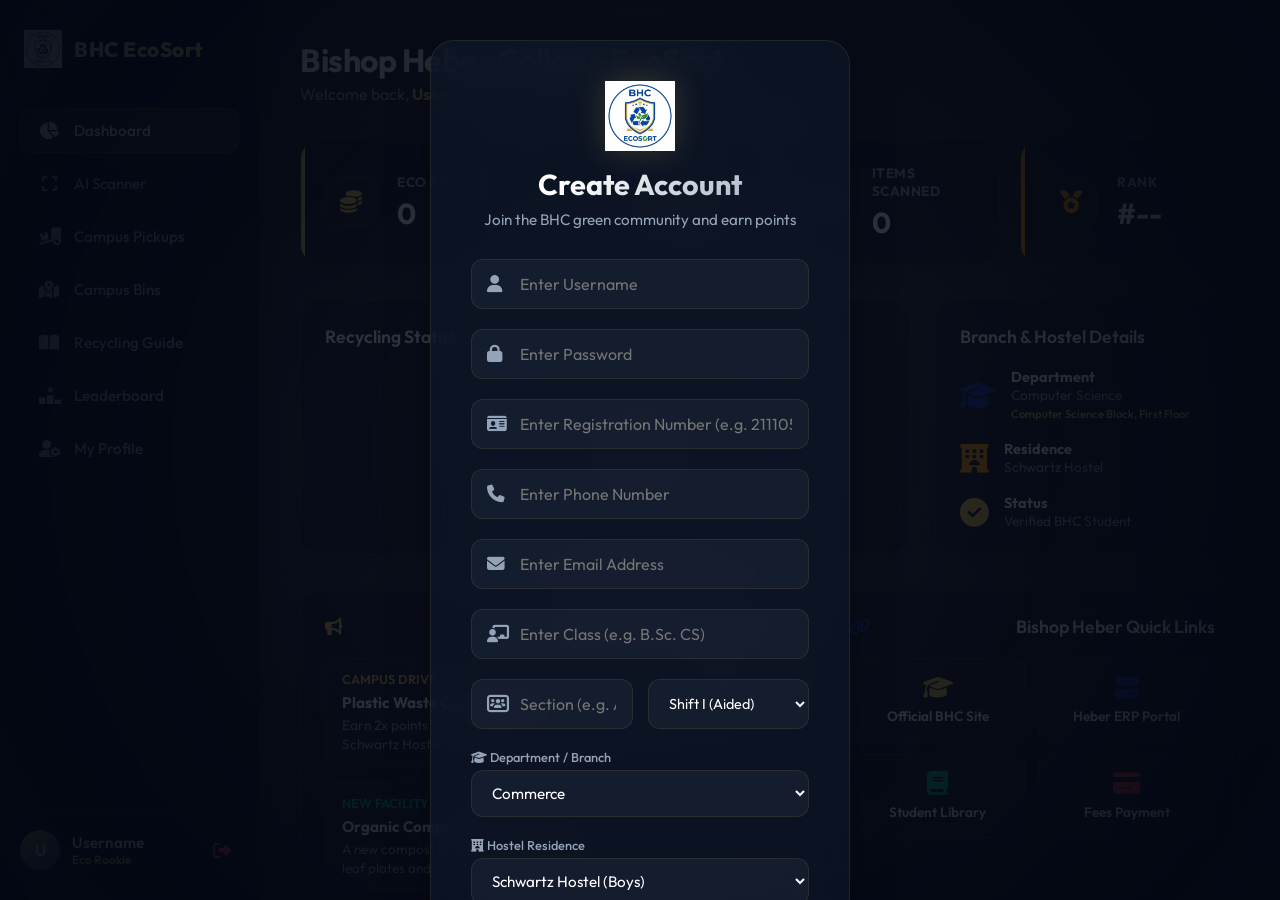
==== frontend/index.html @ 345581e7 "Initial commit for Vercel deployment with TFLite support" ====
<!DOCTYPE html>
<html lang="en">

<head>
    <meta charset="UTF-8">
    <title>EcoSort — AI-Powered Smart Green Portal</title>
    <meta name="viewport" content="width=device-width, initial-scale=1.0">
    <link rel="icon" type="image/png" href="ecosort-logo.png">

    <!-- Google Fonts & Icon Libraries -->
    <link href="https://fonts.googleapis.com/css2?family=Outfit:wght@300;400;500;600;700;800&display=swap"
        rel="stylesheet">
    <link rel="stylesheet" href="https://cdnjs.cloudflare.com/ajax/libs/font-awesome/6.4.0/css/all.min.css">

    <!-- Chart.js CDN -->
    <script src="https://cdnjs.cloudflare.com/ajax/libs/Chart.js/4.4.0/chart.umd.js"></script>

    <!-- Leaflet Map CSS & JS CDNs -->
    <link rel="stylesheet" href="https://unpkg.com/leaflet@1.9.4/dist/leaflet.css" />
    <script src="https://unpkg.com/leaflet@1.9.4/dist/leaflet.js"></script>

    <style>
        :root {
            --bg-color: #030712;
            --sidebar-bg: rgba(10, 15, 30, 0.7);
            --card-bg: rgba(17, 24, 39, 0.45);
            --border-color: rgba(229, 193, 88, 0.1);
            --text-main: #f8fafc;
            --text-muted: #94a3b8;

            --primary: #e5c158;
            /* BHC Gold */
            --primary-glow: rgba(229, 193, 88, 0.2);
            --secondary: #1e40af;
            /* BHC Royal Blue */
            --secondary-glow: rgba(30, 64, 175, 0.2);
            --accent: #f59e0b;
            /* Amber */

            --organic-color: #10b981;
            --plastic-color: #3b82f6;
            --paper-color: #60a5fa;
            --metal-color: #ef4444;
            --ewaste-color: #f59e0b;
            --general-color: #6b7280;
        }

        * {
            box-sizing: border-box;
            margin: 0;
            padding: 0;
            font-family: 'Outfit', sans-serif;
            transition: background-color 0.3s, border-color 0.3s, transform 0.2s, box-shadow 0.2s;
        }

        body {
            background: radial-gradient(circle at center, rgba(3, 7, 18, 0.75) 0%, rgba(3, 7, 18, 0.95) 100%),
                url('https://images.unsplash.com/photo-1518531933037-91b2f5f229cc?auto=format&fit=crop&w=1920&q=80') no-repeat center center fixed;
            background-size: cover;
            color: var(--text-main);
            min-height: 100vh;
            display: flex;
            overflow-x: hidden;
            position: relative;
        }

        body::before {
            content: "";
            position: absolute;
            width: 400px;
            height: 400px;
            background: radial-gradient(circle, rgba(229, 193, 88, 0.05) 0%, transparent 70%);
            top: 5%;
            right: 10%;
            pointer-events: none;
            z-index: 1;
        }

        body::after {
            content: "";
            position: absolute;
            width: 500px;
            height: 500px;
            background: radial-gradient(circle, rgba(30, 64, 175, 0.05) 0%, transparent 70%);
            bottom: 5%;
            left: 5%;
            pointer-events: none;
            z-index: 1;
        }

        /* --- AUTH SCREEN --- */
        .auth-container {
            display: flex;
            flex-direction: column;
            align-items: center;
            justify-content: flex-start;
            overflow-y: auto;
            width: 100vw;
            height: 100vh;
            padding: 40px 20px;
            background: radial-gradient(circle at center, rgba(3, 7, 18, 0.75) 0%, rgba(3, 7, 18, 0.95) 100%),
                url('https://images.unsplash.com/photo-1518531933037-91b2f5f229cc?auto=format&fit=crop&w=1920&q=80') no-repeat center center fixed;
            background-size: cover;
            position: fixed;
            top: 0;
            left: 0;
            z-index: 1000;
        }

        .auth-card {
            margin: auto;
            background: rgba(15, 23, 42, 0.65);
            backdrop-filter: blur(20px);
            -webkit-backdrop-filter: blur(20px);
            border: 1px solid var(--border-color);
            padding: 40px;
            border-radius: 24px;
            width: 100%;
            max-width: 420px;
            box-shadow: 0 25px 50px -12px rgba(0, 0, 0, 0.5);
            text-align: center;
            animation: fadeIn 0.6s ease-out;
        }

        @keyframes fadeIn {
            from {
                opacity: 0;
                transform: translateY(20px);
            }

            to {
                opacity: 1;
                transform: translateY(0);
            }
        }

        .auth-logo {
            font-size: 3rem;
            color: var(--primary);
            margin-bottom: 15px;
            text-shadow: 0 0 20px var(--primary-glow);
        }

        .auth-card h2 {
            font-size: 1.8rem;
            font-weight: 700;
            margin-bottom: 8px;
            background: linear-gradient(135deg, #fff 30%, #94a3b8);
            -webkit-background-clip: text;
            -webkit-text-fill-color: transparent;
        }

        .auth-subtitle {
            color: var(--text-muted);
            font-size: 0.95rem;
            margin-bottom: 30px;
        }

        .input-group {
            margin-bottom: 20px;
            text-align: left;
            position: relative;
        }

        .input-group i {
            position: absolute;
            left: 16px;
            top: 50%;
            transform: translateY(-50%);
            color: var(--text-muted);
            font-size: 1.1rem;
        }

        .input-group input {
            width: 100%;
            padding: 14px 16px 14px 48px;
            background: rgba(30, 41, 59, 0.5);
            border: 1px solid var(--border-color);
            border-radius: 12px;
            color: #fff;
            font-size: 1rem;
            outline: none;
            transition: all 0.3s;
        }

        .input-group input:focus {
            border-color: var(--primary);
            box-shadow: 0 0 12px rgba(16, 185, 129, 0.2);
            background: rgba(30, 41, 59, 0.8);
        }

        .auth-btn {
            background: linear-gradient(135deg, var(--primary), #b5952c);
            color: white;
            font-weight: 600;
            border: none;
            padding: 14px;
            width: 100%;
            border-radius: 12px;
            font-size: 1rem;
            cursor: pointer;
            box-shadow: 0 4px 12px rgba(229, 193, 88, 0.3);
            margin-bottom: 20px;
        }

        .auth-btn:hover {
            transform: translateY(-2px);
            box-shadow: 0 6px 16px rgba(229, 193, 88, 0.4);
        }

        .auth-toggle {
            color: var(--text-muted);
            font-size: 0.9rem;
        }

        .auth-toggle span {
            color: var(--primary);
            cursor: pointer;
            font-weight: 600;
        }

        /* --- DASHBOARD CONTAINER LAYOUT --- */
        .app-container {
            display: none;
            /* hidden until logged in */
            width: 100vw;
            height: 100vh;
            display: flex;
        }

        /* --- SIDEBAR --- */
        .sidebar {
            width: 260px;
            background: var(--sidebar-bg);
            border-right: 1px solid var(--border-color);
            backdrop-filter: blur(20px);
            -webkit-backdrop-filter: blur(20px);
            display: flex;
            flex-direction: column;
            padding: 30px 20px;
            z-index: 100;
            box-shadow: 4px 0 24px rgba(0, 0, 0, 0.3);
        }

        .logo-section {
            display: flex;
            align-items: center;
            gap: 12px;
            margin-bottom: 40px;
            padding-left: 4px;
        }

        .logo-section .clg-logo {
            height: 38px;
            width: 38px;
            object-fit: contain;
            filter: drop-shadow(0 0 8px var(--primary-glow));
        }

        .auth-logo .clg-logo {
            width: 70px;
            height: 70px;
            object-fit: contain;
            filter: drop-shadow(0 0 15px var(--primary-glow));
            margin: 0 auto 10px auto;
            display: block;
        }

        .logo-title {
            font-size: 1.3rem;
            font-weight: 800;
            letter-spacing: 0.5px;
            background: linear-gradient(135deg, #ffffff, #e5c158);
            -webkit-background-clip: text;
            -webkit-text-fill-color: transparent;
        }

        .nav-menu {
            list-style: none;
            display: flex;
            flex-direction: column;
            gap: 8px;
        }

        .nav-item {
            display: flex;
            align-items: center;
            gap: 15px;
            padding: 12px 18px;
            border-radius: 12px;
            cursor: pointer;
            color: var(--text-muted);
            font-weight: 500;
            font-size: 0.95rem;
            border: 1px solid transparent;
            transition: all 0.25s cubic-bezier(0.4, 0, 0.2, 1);
        }

        .nav-item:hover {
            color: #fff;
            background: rgba(255, 255, 255, 0.04);
            border-color: rgba(255, 255, 255, 0.05);
            transform: translateX(3px);
        }

        .nav-item.active {
            color: #fff;
            background: rgba(229, 193, 88, 0.12);
            border: 1px solid rgba(229, 193, 88, 0.2);
            box-shadow: 0 4px 15px rgba(229, 193, 88, 0.05);
        }

        .nav-item i {
            font-size: 1.1rem;
            width: 20px;
            text-align: center;
        }

        .user-profile-section {
            margin-top: auto;
            border-top: 1px solid var(--border-color);
            padding-top: 20px;
            display: flex;
            align-items: center;
            gap: 12px;
        }

        .avatar {
            width: 40px;
            height: 40px;
            border-radius: 50%;
            background: linear-gradient(135deg, var(--primary), var(--secondary));
            display: flex;
            align-items: center;
            justify-content: center;
            color: white;
            font-weight: 700;
            box-shadow: 0 4px 12px rgba(229, 193, 88, 0.2);
        }

        .user-info {
            display: flex;
            flex-direction: column;
            overflow: hidden;
        }

        .username-display {
            font-size: 0.95rem;
            font-weight: 600;
            color: #fff;
            text-overflow: ellipsis;
            white-space: nowrap;
        }

        .user-tier {
            font-size: 0.75rem;
            color: var(--primary);
            font-weight: 600;
        }

        .logout-btn {
            background: none;
            border: none;
            color: #ef4444;
            cursor: pointer;
            font-size: 1.1rem;
            margin-left: auto;
            padding: 8px;
            border-radius: 50%;
            transition: all 0.2s;
        }

        .logout-btn:hover {
            background: rgba(239, 68, 68, 0.1);
            transform: scale(1.1);
        }

        /* --- MAIN CONTENT AREA --- */
        .main-content {
            flex: 1;
            padding: 40px;
            overflow-y: auto;
            background: transparent;
            z-index: 2;
        }

        .tab-panel {
            display: none;
            animation: fadeIn 0.4s ease-out;
        }

        .tab-panel.active {
            display: block;
        }

        .header-summary {
            display: flex;
            justify-content: space-between;
            align-items: center;
            margin-bottom: 35px;
        }

        .header-title h1 {
            font-size: 2rem;
            font-weight: 700;
            letter-spacing: -0.5px;
        }

        .header-title p {
            color: var(--text-muted);
            margin-top: 4px;
        }

        /* --- STATS COUNTERS --- */
        .stats-grid {
            display: grid;
            grid-template-columns: repeat(auto-fit, minmax(220px, 1fr));
            gap: 20px;
            margin-bottom: 35px;
        }

        .stat-card {
            background: var(--card-bg);
            border: 1px solid var(--border-color);
            padding: 24px;
            border-radius: 20px;
            display: flex;
            align-items: center;
            gap: 20px;
            position: relative;
            overflow: hidden;
            backdrop-filter: blur(8px);
            -webkit-backdrop-filter: blur(8px);
            box-shadow: 0 8px 32px 0 rgba(0, 0, 0, 0.2);
            transition: all 0.3s cubic-bezier(0.4, 0, 0.2, 1);
        }

        .stat-card:hover {
            transform: translateY(-4px);
            border-color: rgba(229, 193, 88, 0.2);
            box-shadow: 0 12px 24px rgba(229, 193, 88, 0.05), 0 4px 12px rgba(0, 0, 0, 0.3);
        }

        .stat-card::before {
            content: '';
            position: absolute;
            top: 0;
            left: 0;
            width: 4px;
            height: 100%;
            background: var(--stat-theme, var(--primary));
        }

        .stat-icon {
            width: 52px;
            height: 52px;
            border-radius: 14px;
            background: rgba(255, 255, 255, 0.02);
            border: 1px solid var(--border-color);
            display: flex;
            align-items: center;
            justify-content: center;
            font-size: 1.4rem;
            color: var(--stat-theme, var(--primary));
            transition: all 0.3s;
        }

        .stat-card:hover .stat-icon {
            transform: scale(1.1) rotate(5deg);
            background: rgba(229, 193, 88, 0.05);
        }

        .stat-details h3 {
            font-size: 0.85rem;
            text-transform: uppercase;
            letter-spacing: 0.5px;
            color: var(--text-muted);
            margin-bottom: 4px;
        }

        .stat-details p {
            font-size: 1.8rem;
            font-weight: 700;
            color: #fff;
        }

        /* --- DASHBOARD WIDGETS --- */
        .dashboard-row {
            display: grid;
            grid-template-columns: 2fr 1fr;
            gap: 25px;
            margin-bottom: 35px;
        }

        @media (max-width: 1024px) {
            .dashboard-row {
                grid-template-columns: 1fr;
            }
        }

        .widget {
            background: var(--card-bg);
            border: 1px solid var(--border-color);
            border-radius: 20px;
            padding: 24px;
            backdrop-filter: blur(8px);
            -webkit-backdrop-filter: blur(8px);
            box-shadow: 0 8px 32px 0 rgba(0, 0, 0, 0.2);
            transition: all 0.3s cubic-bezier(0.4, 0, 0.2, 1);
        }

        .widget:hover {
            border-color: rgba(229, 193, 88, 0.18);
            box-shadow: 0 12px 24px rgba(0, 0, 0, 0.3);
        }

        .widget-title {
            font-size: 1.1rem;
            font-weight: 600;
            margin-bottom: 20px;
            display: flex;
            align-items: center;
            justify-content: space-between;
        }

        /* --- SCANNER SCREEN --- */
        .scanner-layout {
            display: grid;
            grid-template-columns: 1.2fr 1fr;
            gap: 30px;
        }

        @media (max-width: 900px) {
            .scanner-layout {
                grid-template-columns: 1fr;
            }
        }

        .dropzone-container {
            background: rgba(30, 41, 59, 0.2);
            border: 2px dashed rgba(255, 255, 255, 0.15);
            border-radius: 20px;
            padding: 40px;
            text-align: center;
            cursor: pointer;
            position: relative;
            min-height: 380px;
            display: flex;
            flex-direction: column;
            align-items: center;
            justify-content: center;
            overflow: hidden;
            transition: all 0.3s;
        }

        .dropzone-container:hover {
            border-color: var(--primary);
            background: rgba(16, 185, 129, 0.03);
        }

        .dropzone-container.dragging {
            border-color: var(--secondary);
            background: rgba(59, 130, 246, 0.05);
        }

        .upload-icon {
            font-size: 3.5rem;
            color: var(--text-muted);
            margin-bottom: 15px;
        }

        .preview-img {
            position: absolute;
            top: 0;
            left: 0;
            width: 100%;
            height: 100%;
            object-fit: cover;
            z-index: 5;
        }

        .scan-laser {
            position: absolute;
            top: 0;
            left: 0;
            width: 100%;
            height: 4px;
            background: linear-gradient(to right, transparent, var(--primary), transparent);
            box-shadow: 0 0 15px var(--primary);
            z-index: 10;
            animation: laserScan 2.5s infinite linear;
            display: none;
        }

        @keyframes laserScan {
            0% {
                top: 0%;
            }

            50% {
                top: 100%;
            }

            100% {
                top: 0%;
            }
        }

        .results-card {
            background: var(--card-bg);
            border: 1px solid var(--border-color);
            border-radius: 20px;
            padding: 24px;
            display: flex;
            flex-direction: column;
            justify-content: center;
        }

        .result-placeholder {
            text-align: center;
            color: var(--text-muted);
            padding: 40px 0;
        }

        .result-placeholder i {
            font-size: 3rem;
            margin-bottom: 15px;
        }

        .result-details {
            display: none;
        }

        .detected-item-header {
            font-size: 1.8rem;
            font-weight: 700;
            margin-bottom: 4px;
        }

        .confidence-pill {
            display: inline-block;
            padding: 4px 10px;
            border-radius: 20px;
            background: rgba(255, 255, 255, 0.05);
            font-size: 0.8rem;
            color: var(--text-muted);
            margin-bottom: 20px;
        }

        .bin-alert-box {
            padding: 16px;
            border-radius: 12px;
            display: flex;
            align-items: center;
            gap: 15px;
            margin-bottom: 20px;
            font-weight: 600;
        }

        .bin-alert-box.green {
            background: rgba(16, 185, 129, 0.15);
            border: 1px solid rgba(16, 185, 129, 0.25);
            color: var(--organic-color);
        }

        .bin-alert-box.blue {
            background: rgba(59, 130, 246, 0.15);
            border: 1px solid rgba(59, 130, 246, 0.25);
            color: var(--plastic-color);
        }

        .bin-alert-box.red {
            background: rgba(239, 68, 68, 0.15);
            border: 1px solid rgba(239, 68, 68, 0.25);
            color: var(--metal-color);
        }

        .bin-alert-box.orange {
            background: rgba(245, 158, 11, 0.15);
            border: 1px solid rgba(245, 158, 11, 0.25);
            color: var(--ewaste-color);
        }

        .bin-alert-box.gray {
            background: rgba(107, 114, 128, 0.15);
            border: 1px solid rgba(107, 114, 128, 0.25);
            color: var(--general-color);
        }

        .reward-grid {
            display: grid;
            grid-template-columns: 1fr 1fr;
            gap: 15px;
            margin-top: 10px;
        }

        .reward-pill {
            background: rgba(255, 255, 255, 0.03);
            border: 1px solid var(--border-color);
            padding: 12px;
            border-radius: 10px;
            text-align: center;
        }

        .reward-pill h4 {
            font-size: 0.75rem;
            color: var(--text-muted);
            text-transform: uppercase;
            margin-bottom: 2px;
        }

        .reward-pill p {
            font-size: 1.2rem;
            font-weight: 700;
            color: #fff;
        }

        /* --- PICKUPS PORTAL & DRIVER CLAIM --- */
        .pickups-layout {
            display: grid;
            grid-template-columns: 1fr 1.2fr;
            gap: 30px;
            height: calc(100vh - 160px);
        }

        .pickups-form-card {
            background: var(--card-bg);
            border: 1px solid var(--border-color);
            border-radius: 20px;
            padding: 24px;
            display: flex;
            flex-direction: column;
            overflow-y: auto;
        }

        .form-group {
            margin-bottom: 18px;
        }

        .form-group label {
            display: block;
            font-size: 0.85rem;
            color: var(--text-muted);
            margin-bottom: 6px;
            font-weight: 500;
        }

        .form-group input,
        .form-group select,
        .form-group textarea {
            width: 100%;
            background: rgba(30, 41, 59, 0.5);
            border: 1px solid var(--border-color);
            border-radius: 10px;
            padding: 12px;
            color: #fff;
            font-size: 0.95rem;
            outline: none;
        }

        .form-group input:focus,
        .form-group select:focus,
        .form-group textarea:focus {
            border-color: var(--primary);
        }

        .scheduler-btn {
            background: linear-gradient(135deg, var(--secondary), #2563eb);
            color: white;
            font-weight: 600;
            border: none;
            padding: 14px;
            border-radius: 12px;
            cursor: pointer;
            box-shadow: 0 4px 12px rgba(59, 130, 246, 0.25);
            margin-top: 10px;
        }

        .scheduler-btn:hover {
            transform: translateY(-1px);
            box-shadow: 0 6px 16px rgba(59, 130, 246, 0.35);
        }

        /* --- MAP & COLLECTOR --- */
        .map-section {
            background: var(--card-bg);
            border: 1px solid var(--border-color);
            border-radius: 20px;
            overflow: hidden;
            display: flex;
            flex-direction: column;
            position: relative;
        }

        #pickupMap,
        #hubsMap {
            width: 100%;
            height: 100%;
            z-index: 10;
        }

        .collector-toggle-bar {
            position: absolute;
            top: 15px;
            right: 15px;
            background: rgba(15, 23, 42, 0.85);
            backdrop-filter: blur(8px);
            border: 1px solid var(--border-color);
            padding: 10px 18px;
            border-radius: 30px;
            display: flex;
            align-items: center;
            gap: 10px;
            z-index: 100;
            font-size: 0.85rem;
            font-weight: 600;
        }

        .switch {
            position: relative;
            display: inline-block;
            width: 46px;
            height: 24px;
        }

        .switch input {
            opacity: 0;
            width: 0;
            height: 0;
        }

        .slider {
            position: absolute;
            cursor: pointer;
            top: 0;
            left: 0;
            right: 0;
            bottom: 0;
            background-color: #334155;
            transition: .3s;
            border-radius: 24px;
        }

        .slider:before {
            position: absolute;
            content: "";
            height: 18px;
            width: 18px;
            left: 3px;
            bottom: 3px;
            background-color: white;
            transition: .3s;
            border-radius: 50%;
        }

        input:checked+.slider {
            background-color: var(--primary);
        }

        input:checked+.slider:before {
            transform: translateX(22px);
        }

        /* --- LEADERBOARD & LOG TABLES --- */
        .leaderboard-list {
            display: flex;
            flex-direction: column;
            gap: 12px;
        }

        .leaderboard-item {
            background: rgba(255, 255, 255, 0.02);
            border: 1px solid var(--border-color);
            padding: 16px 20px;
            border-radius: 14px;
            display: flex;
            align-items: center;
            gap: 15px;
        }

        .leaderboard-item.top-three {
            background: rgba(16, 185, 129, 0.05);
            border-color: rgba(16, 185, 129, 0.15);
        }

        .rank-number {
            font-size: 1.4rem;
            font-weight: 800;
            width: 35px;
            color: var(--text-muted);
        }

        .top-three .rank-number {
            color: var(--primary);
        }

        .leaderboard-user {
            font-weight: 600;
            font-size: 1.05rem;
        }

        .leaderboard-score {
            margin-left: auto;
            text-align: right;
        }

        .leaderboard-score p {
            font-weight: 700;
            color: var(--primary);
        }

        .leaderboard-score span {
            font-size: 0.75rem;
            color: var(--text-muted);
        }

        /* --- LOG TABLE STYLE --- */
        .activity-table-wrapper {
            overflow-x: auto;
        }

        table {
            width: 100%;
            border-collapse: collapse;
            text-align: left;
        }

        th {
            padding: 12px 16px;
            color: var(--text-muted);
            font-size: 0.8rem;
            text-transform: uppercase;
            letter-spacing: 0.5px;
            border-bottom: 1px solid var(--border-color);
            font-weight: 600;
        }

        td {
            padding: 16px;
            border-bottom: 1px solid var(--border-color);
            font-size: 0.9rem;
        }

        tr:last-child td {
            border-bottom: none;
        }

        .log-category-pill {
            display: inline-block;
            padding: 4px 10px;
            border-radius: 20px;
            font-size: 0.75rem;
            font-weight: 600;
        }

        .log-category-pill.organic {
            background: rgba(16, 185, 129, 0.12);
            color: var(--organic-color);
        }

        .log-category-pill.plastic {
            background: rgba(59, 130, 246, 0.12);
            color: var(--plastic-color);
        }

        .log-category-pill.paper {
            background: rgba(96, 165, 250, 0.12);
            color: var(--paper-color);
        }

        .log-category-pill.metal {
            background: rgba(239, 68, 68, 0.12);
            color: var(--metal-color);
        }

        .log-category-pill.ewaste {
            background: rgba(245, 158, 11, 0.12);
            color: var(--ewaste-color);
        }

        .log-category-pill.general {
            background: rgba(107, 114, 128, 0.12);
            color: var(--general-color);
        }

        .pickup-list-wrapper {
            margin-top: 15px;
            max-height: 200px;
            overflow-y: auto;
            display: flex;
            flex-direction: column;
            gap: 10px;
        }

        .pickup-item-mini {
            background: rgba(255, 255, 255, 0.02);
            border: 1px solid var(--border-color);
            padding: 12px;
            border-radius: 10px;
            display: flex;
            justify-content: space-between;
            align-items: center;
            font-size: 0.85rem;
        }

        .status-badge {
            padding: 3px 8px;
            border-radius: 12px;
            font-size: 0.7rem;
            font-weight: 600;
            text-transform: uppercase;
        }

        .status-badge.pending {
            background: rgba(245, 158, 11, 0.15);
            color: var(--accent);
        }

        .status-badge.claimed {
            background: rgba(59, 130, 246, 0.15);
            color: var(--secondary);
        }

        .status-badge.completed {
            background: rgba(16, 185, 129, 0.15);
            color: var(--primary);
        }

        /* Custom scrollbar for webkit */
        ::-webkit-scrollbar {
            width: 6px;
            height: 6px;
        }

        ::-webkit-scrollbar-track {
            background: transparent;
        }

        ::-webkit-scrollbar-thumb {
            background: rgba(255, 255, 255, 0.1);
            border-radius: 10px;
        }

        ::-webkit-scrollbar-thumb:hover {
            background: rgba(255, 255, 255, 0.25);
        }

        /* Profile Page Styles */
        .profile-layout {
            animation: fadeIn 0.4s ease-out;
        }

        .profile-avatar-container {
            position: relative;
            transition: border-color 0.3s;
        }

        .profile-avatar-container:hover {
            border-color: var(--primary) !important;
        }

        .profile-avatar-container:hover .avatar-upload-overlay {
            opacity: 1 !important;
        }

        @media (max-width: 768px) {
            .profile-layout {
                grid-template-columns: 1fr !important;
            }
        }

        /* Premium Hover Effects */
        .widget a,
        .widget button,
        .nav-item,
        .auth-btn,
        .scheduler-btn,
        .btn,
        .leaderboard-item {
            transition: all 0.3s cubic-bezier(0.4, 0, 0.2, 1);
        }

        .widget a:hover,
        .leaderboard-item:hover {
            transform: translateY(-3px) scale(1.015);
            border-color: var(--primary) !important;
            box-shadow: 0 8px 20px rgba(229, 193, 88, 0.08), 0 4px 10px rgba(0, 0, 0, 0.3);
            background: rgba(229, 193, 88, 0.03) !important;
        }

        input:hover,
        select:hover,
        textarea:hover {
            border-color: rgba(229, 193, 88, 0.3) !important;
            background: rgba(30, 41, 59, 0.6) !important;
        }

        .nav-item:hover {
            border-color: rgba(229, 193, 88, 0.15) !important;
            box-shadow: 0 4px 12px rgba(229, 193, 88, 0.03);
        }

        /* Modal and communications popup styles */
        @keyframes slideIn {
            from {
                transform: translateY(100px);
                opacity: 0;
            }

            to {
                transform: translateY(0);
                opacity: 1;
            }
        }

        @keyframes pulse {
            from {
                opacity: 0.6;
            }

            to {
                opacity: 1;
            }
        }

        .modal-overlay {
            display: none;
            position: fixed;
            top: 0;
            left: 0;
            width: 100%;
            height: 100%;
            background: rgba(0, 0, 0, 0.8);
            z-index: 1000;
            align-items: center;
            justify-content: center;
            backdrop-filter: blur(8px);
        }

        /* Timetable grid styling for ERP */
        .timetable-table {
            width: 100%;
            border-collapse: collapse;
            margin-top: 15px;
            color: #fff;
            font-size: 0.85rem;
        }

        .timetable-table th,
        .timetable-table td {
            border: 1px solid var(--border-color);
            padding: 10px 12px;
            text-align: left;
        }

        .timetable-table th {
            background: rgba(229, 193, 88, 0.08);
            font-weight: 600;
            color: var(--primary);
        }

        .timetable-table tr:hover {
            background: rgba(255, 255, 255, 0.02);
        }

        /* Subject attendance progress styling */
        .attendance-item {
            margin-bottom: 16px;
        }

        .attendance-info {
            display: flex;
            justify-content: space-between;
            font-size: 0.85rem;
            margin-bottom: 6px;
        }

        .progress-bar-bg {
            background: rgba(255, 255, 255, 0.05);
            border-radius: 8px;
            height: 8px;
            overflow: hidden;
            width: 100%;
            border: 1px solid rgba(255, 255, 255, 0.02);
        }

        .progress-bar-fill {
            background: linear-gradient(90deg, var(--primary), var(--organic-color));
            height: 100%;
            border-radius: 8px;
            transition: width 0.5s ease-out;
        }

        /* Fees Payment invoice list */
        .fee-card {
            background: rgba(17, 24, 39, 0.3);
            border: 1px solid var(--border-color);
            border-radius: 12px;
            padding: 16px 20px;
            display: flex;
            justify-content: space-between;
            align-items: center;
            margin-bottom: 12px;
            transition: transform 0.2s, border-color 0.2s, box-shadow 0.2s;
        }

        .fee-card:hover {
            transform: translateY(-2px);
            border-color: rgba(229, 193, 88, 0.3) !important;
            box-shadow: 0 6px 15px rgba(229, 193, 88, 0.03);
        }

        .fee-status {
            font-size: 0.75rem;
            font-weight: 700;
            padding: 4px 10px;
            border-radius: 20px;
            text-transform: uppercase;
        }

        .fee-status.pending {
            background: rgba(245, 158, 11, 0.15);
            color: #f59e0b;
            border: 1px solid rgba(245, 158, 11, 0.3);
        }

        .fee-status.paid {
            background: rgba(16, 185, 129, 0.15);
            color: #10b981;
            border: 1px solid rgba(16, 185, 129, 0.3);
        }

        /* Payment gateway dialog */
        .payment-gateway-dialog {
            background: rgba(15, 23, 42, 0.95);
            border: 1px solid var(--border-color);
            border-radius: 16px;
            width: 100%;
            max-width: 400px;
            padding: 30px;
            box-shadow: 0 10px 30px rgba(0, 0, 0, 0.5);
            backdrop-filter: blur(10px);
        }
    </style>
</head>

<body>

    <!-- AUTHENTICATION VIEW -->
    <div class="auth-container" id="authView">
        <div class="auth-card">
            <div class="auth-logo">
                <img src="ecosort-logo.png" class="clg-logo" alt="BHC Logo">
            </div>
            <h2 id="authTitle">Create Account</h2>
            <div class="auth-subtitle" id="authSubtitle">Join the BHC green community and earn points</div>

            <div class="input-group">
                <i class="fa-solid fa-user"></i>
                <input type="text" id="authUsername" placeholder="Enter Username">
            </div>

            <div class="input-group">
                <i class="fa-solid fa-lock"></i>
                <input type="password" id="authPassword" placeholder="Enter Password">
            </div>

            <!-- Forgot Password trigger link (Only visible in Login Mode) -->
            <div id="forgotPasswordLinkContainer"
                style="display: none; text-align: right; margin-top: -10px; margin-bottom: 20px;">
                <span onclick="openForgotPasswordModal()"
                    style="color: var(--primary); font-size: 0.85rem; cursor: pointer; text-decoration: underline; transition: color 0.2s;">Forgot
                    Password?</span>
            </div>

            <!-- Extended Register Fields Group (Visible only in Register Mode) -->
            <div id="regExtraFieldsGroup" style="display: block;">
                <div class="input-group">
                    <i class="fa-solid fa-id-card"></i>
                    <input type="text" id="authRegNo" placeholder="Enter Registration Number (e.g. 211105001)">
                </div>

                <div class="input-group">
                    <i class="fa-solid fa-phone"></i>
                    <input type="text" id="authPhone" placeholder="Enter Phone Number">
                </div>

                <div class="input-group">
                    <i class="fa-solid fa-envelope"></i>
                    <input type="email" id="authEmail" placeholder="Enter Email Address">
                </div>

                <div class="input-group">
                    <i class="fa-solid fa-chalkboard-user"></i>
                    <input type="text" id="authClass" placeholder="Enter Class (e.g. B.Sc. CS)">
                </div>

                <div style="display: flex; gap: 15px; margin-bottom: 20px;">
                    <div class="input-group" style="flex: 1; margin-bottom: 0;">
                        <i class="fa-solid fa-users-rectangle"></i>
                        <input type="text" id="authSection" placeholder="Section (e.g. A)">
                    </div>
                    <div style="flex: 1; text-align: left;">
                        <select id="authShift"
                            style="width:100%; background: rgba(30, 41, 59, 0.5); border: 1px solid var(--border-color); border-radius: 12px; padding: 12px 16px; color:#fff; outline:none; font-family:'Outfit'; font-size:0.9rem; height: 100%;">
                            <option value="Shift I">Shift I (Aided)</option>
                            <option value="Shift II">Shift II (Self-Financed)</option>
                        </select>
                    </div>
                </div>
            </div>

            <!-- College Custom Dropdowns (Visible in Register Mode) -->
            <div class="form-group" id="regDeptGroup" style="text-align: left; margin-bottom: 20px;">
                <label style="font-size: 0.8rem; color: var(--text-muted); display: block; margin-bottom: 5px;"><i
                        class="fa-solid fa-graduation-cap"></i> Department / Branch</label>
                <select id="authDepartment"
                    style="width:100%; background: rgba(30, 41, 59, 0.5); border: 1px solid var(--border-color); border-radius: 12px; padding: 12px 16px; color:#fff; outline:none;">
                    <optgroup label="Arts & Humanities">
                        <option value="Commerce">Commerce</option>
                        <option value="Economics">Economics</option>
                        <option value="English">English</option>
                        <option value="History">History</option>
                        <option value="Management Studies">Management Studies</option>
                        <option value="Social Work">Social Work</option>
                        <option value="Tamil">Tamil</option>
                    </optgroup>
                    <optgroup label="Science">
                        <option value="Actuarial Science">Actuarial Science</option>
                        <option value="Aviation">Aviation</option>
                        <option value="Bioinformatics">Bioinformatics</option>
                        <option value="Biotechnology">Biotechnology</option>
                        <option value="Botany">Botany</option>
                        <option value="Chemistry">Chemistry</option>
                        <option value="Computer Application">Computer Application</option>
                        <option value="Computer Science">Computer Science</option>
                        <option value="Data Science">Data Science</option>
                        <option value="Environmental Sciences">Environmental Sciences</option>
                        <option value="Information Technology">Information Technology</option>
                        <option value="Library & Inf. Science">Library & Inf. Science</option>
                        <option value="Mathematics">Mathematics</option>
                        <option value="Nutrition & Dietetics">Nutrition & Dietetics</option>
                        <option value="Physics">Physics</option>
                        <option value="Visual Communication">Visual Communication</option>
                        <option value="Zoology">Zoology</option>
                    </optgroup>
                </select>
            </div>

            <div class="form-group" id="regHostelGroup" style="text-align: left; margin-bottom: 25px;">
                <label style="font-size: 0.8rem; color: var(--text-muted); display: block; margin-bottom: 5px;"><i
                        class="fa-solid fa-hotel"></i> Hostel Residence</label>
                <select id="authHostel"
                    style="width:100%; background: rgba(30, 41, 59, 0.5); border: 1px solid var(--border-color); border-radius: 12px; padding: 12px 16px; color:#fff; outline:none;">
                    <option value="Schwartz Hostel">Schwartz Hostel (Boys)</option>
                    <option value="Gardiner Hostel">Gardiner Hostel (Boys)</option>
                    <option value="Dodson Hostel">Dodson Hostel (Boys)</option>
                    <option value="Launder Hostel">Launder Hostel (Boys)</option>
                    <option value="Vestry Hostel">Vestry Hostel (Boys)</option>
                    <option value="All Saints Hostel">All Saints Hostel (Girls)</option>
                    <option value="Bishop Solomon Doraiswamy Hostel">Doraiswamy Hostel (Girls)</option>
                    <option value="Bishop Thorp Hostel">Thorp Hostel (Girls)</option>
                    <option value="Margaret Addicott Hostel">Addicott Hostel (Girls)</option>
                    <option value="Day Scholar">Day Scholar (Non-Hosteler)</option>
                </select>
            </div>

            <button class="auth-btn" id="authSubmitBtn" onclick="submitAuth()">Register</button>

            <div class="auth-toggle" id="authToggleText">
                Already have an account? <span onclick="toggleAuthMode()">Sign In</span>
            </div>
        </div>
    </div>

    <!-- MAIN APP CONTAINER -->
    <div class="app-container" id="appView">

        <!-- SIDEBAR -->
        <aside class="sidebar">
            <div class="logo-section">
                <img src="ecosort-logo.png" class="clg-logo" alt="BHC Logo">
                <span class="logo-title">BHC EcoSort</span>
            </div>

            <ul class="nav-menu">
                <li class="nav-item active" onclick="switchTab('dashboard', this)">
                    <i class="fa-solid fa-chart-pie"></i> Dashboard
                </li>
                <li class="nav-item" onclick="switchTab('scanner', this)">
                    <i class="fa-solid fa-expand"></i> AI Scanner
                </li>
                <li class="nav-item" onclick="switchTab('pickups', this); initPickupMap();">
                    <i class="fa-solid fa-truck-ramp-box"></i> Campus Pickups
                </li>
                <li class="nav-item" onclick="switchTab('hubs', this); initHubsMap();">
                    <i class="fa-solid fa-map-location-dot"></i> Campus Bins
                </li>
                <li class="nav-item" onclick="switchTab('guide', this)">
                    <i class="fa-solid fa-book-open"></i> Recycling Guide
                </li>
                <li class="nav-item" onclick="switchTab('leaderboard', this)">
                    <i class="fa-solid fa-ranking-star"></i> Leaderboard
                </li>
                <li class="nav-item" id="navProfileLink" onclick="switchTab('profile', this)">
                    <i class="fa-solid fa-user-gear"></i> My Profile
                </li>
                <li class="nav-item" id="navAdminLink" style="display:none; color: var(--primary); font-weight:700;"
                    onclick="window.location.href='admin.html'">
                    <i class="fa-solid fa-lock"></i> Admin Panel
                </li>
                <li class="nav-item" id="navCollectorLink" style="display:none; color: var(--primary); font-weight:700;"
                    onclick="window.location.href='collector.html'">
                    <i class="fa-solid fa-truck-ramp-box"></i> Collector Panel
                </li>


            </ul>

            <div class="user-profile-section" style="cursor: pointer;"
                onclick="switchTab('profile', document.getElementById('navProfileLink'))">
                <div
                    style="position: relative; width: 40px; height: 40px; border-radius: 50%; overflow: hidden; flex-shrink: 0; box-shadow: 0 4px 12px rgba(229, 193, 88, 0.2);">
                    <img id="avatarImage" src="" style="width: 100%; height: 100%; object-fit: cover; display: none;">
                    <div id="avatarLetter" class="avatar"
                        style="width: 100%; height: 100%; border-radius: 50%; display: flex; align-items: center; justify-content: center; font-weight: 700; color: white; background: linear-gradient(135deg, var(--primary), var(--secondary));">
                        U</div>
                </div>
                <div class="user-info">
                    <span class="username-display" id="profileUsername">Username</span>
                    <span class="user-tier" id="profileTier">Eco Rookie</span>
                </div>
                <button class="logout-btn" onclick="event.stopPropagation(); logout()" title="Logout">
                    <i class="fa-solid fa-right-from-bracket"></i>
                </button>
            </div>
        </aside>

        <!-- MAIN WINDOW -->
        <main class="main-content">

            <!-- TAB: DASHBOARD -->
            <div class="tab-panel active" id="dashboardTab">
                <div class="header-summary">
                    <div class="header-title">
                        <h1>Bishop Heber College EcoSort</h1>
                        <p>Welcome back, <span id="dashWelcomeName"
                                style="color: var(--primary); font-weight:700;">User</span>! Keep your campus clean and
                            green.</p>
                    </div>
                </div>

                <div class="stats-grid">
                    <div class="stat-card">
                        <div class="stat-icon"><i class="fa-solid fa-coins"></i></div>
                        <div class="stat-details">
                            <h3>Eco Points</h3>
                            <p id="statPoints">0</p>
                        </div>
                    </div>
                    <div class="stat-card" style="--stat-theme: #10b981;">
                        <div class="stat-icon"><i class="fa-solid fa-leaf"></i></div>
                        <div class="stat-details">
                            <h3>CO2 Saved</h3>
                            <p><span id="statCO2">0.0</span> kg</p>
                        </div>
                    </div>
                    <div class="stat-card" style="--stat-theme: #3b82f6;">
                        <div class="stat-icon"><i class="fa-solid fa-box-archive"></i></div>
                        <div class="stat-details">
                            <h3>Items Scanned</h3>
                            <p id="statSorted">0</p>
                        </div>
                    </div>
                    <div class="stat-card" style="--stat-theme: #f59e0b;">
                        <div class="stat-icon"><i class="fa-solid fa-medal"></i></div>
                        <div class="stat-details">
                            <h3>Rank</h3>
                            <p id="statRank">#--</p>
                        </div>
                    </div>
                </div>

                <div class="dashboard-row">
                    <div class="widget">
                        <div class="widget-title">Recycling Statistics</div>
                        <canvas id="recyclingChart" style="max-height: 280px;"></canvas>
                    </div>
                    <div class="widget">
                        <div class="widget-title">Branch & Hostel Details</div>
                        <div style="display: flex; flex-direction: column; gap: 18px; margin-top: 15px;">
                            <div style="display: flex; align-items: center; gap: 15px;">
                                <i class="fa-solid fa-graduation-cap"
                                    style="font-size: 1.8rem; color: var(--secondary);"></i>
                                <div>
                                    <h4 style="font-size: 0.9rem;">Department</h4>
                                    <p style="font-size: 0.85rem; color: var(--text-muted);">
                                        <span id="userDisplayDept">Computer Science</span>
                                        <br>
                                        <small id="userDisplayDeptLoc"
                                            style="color: var(--primary); font-weight: 500;">Computer Science Block,
                                            First Floor</small>
                                    </p>
                                </div>
                            </div>
                            <div style="display: flex; align-items: center; gap: 15px;">
                                <i class="fa-solid fa-hotel" style="font-size: 1.8rem; color: var(--accent);"></i>
                                <div>
                                    <h4 style="font-size: 0.9rem;">Residence</h4>
                                    <p style="font-size: 0.85rem; color: var(--text-muted);" id="userDisplayHostel">
                                        Schwartz Hostel</p>
                                </div>
                            </div>
                            <div style="display: flex; align-items: center; gap: 15px;">
                                <i class="fa-solid fa-circle-check"
                                    style="font-size: 1.8rem; color: var(--primary);"></i>
                                <div>
                                    <h4 style="font-size: 0.9rem;">Status</h4>
                                    <p style="font-size: 0.85rem; color: var(--text-muted);">Verified BHC Student</p>
                                </div>
                            </div>
                        </div>
                    </div>
                </div>

                <div class="dashboard-row" style="grid-template-columns: 1.2fr 1fr; margin-top: 25px;">
                    <div class="widget">
                        <div class="widget-title"><i class="fa-solid fa-bullhorn"
                                style="color: var(--primary); margin-right: 8px;"></i> BHC Green Announcements</div>
                        <div style="display: flex; flex-direction: column; gap: 15px; margin-top: 15px;">
                            <div
                                style="background: rgba(255,255,255,0.02); border: 1px solid var(--border-color); padding: 12px 16px; border-radius: 12px;">
                                <div
                                    style="display: flex; justify-content: space-between; margin-bottom: 6px; font-size: 0.8rem; color: var(--primary); font-weight: 600;">
                                    <span>CAMPUS DRIVE</span>
                                    <span>June 28, 2026</span>
                                </div>
                                <h4 style="font-size: 0.95rem; margin-bottom: 4px; color: #fff;">Plastic Waste
                                    Collection Drive</h4>
                                <p style="font-size: 0.85rem; color: var(--text-muted); line-height: 1.4;">Earn 2x
                                    points for scanning and dropping plastic bottles at the Schwartz Hostel recycling
                                    hub this weekend.</p>
                            </div>
                            <div
                                style="background: rgba(255,255,255,0.02); border: 1px solid var(--border-color); padding: 12px 16px; border-radius: 12px;">
                                <div
                                    style="display: flex; justify-content: space-between; margin-bottom: 6px; font-size: 0.8rem; color: #10b981; font-weight: 600;">
                                    <span>NEW FACILITY</span>
                                    <span>June 22, 2026</span>
                                </div>
                                <h4 style="font-size: 0.95rem; margin-bottom: 4px; color: #fff;">Organic Compost Pit
                                    Activated</h4>
                                <p style="font-size: 0.85rem; color: var(--text-muted); line-height: 1.4;">A new compost
                                    facility is now active next to the Main Canteen. Drop leaf plates and food scraps
                                    directly to boost branch shield scores!</p>
                            </div>
                        </div>
                    </div>
                    <div class="widget">
                        <div class="widget-title"><i class="fa-solid fa-link"
                                style="color: var(--secondary); margin-right: 8px;"></i> Bishop Heber Quick Links</div>
                        <div style="display: grid; grid-template-columns: 1fr 1fr; gap: 12px; margin-top: 15px;">
                            <a href="https://bhc.edu.in" target="_blank"
                                style="text-decoration: none; background: rgba(255,255,255,0.02); border: 1px solid var(--border-color); padding: 16px; border-radius: 12px; text-align: center; color: #fff; display: flex; flex-direction: column; align-items: center; justify-content: center; gap: 8px; transition: transform 0.2s;">
                                <i class="fa-solid fa-graduation-cap"
                                    style="font-size: 1.5rem; color: var(--primary);"></i>
                                <span style="font-size: 0.85rem; font-weight: 600;">Official BHC Site</span>
                            </a>
                            <a href="https://bhc.edu.in/ERP" target="_blank"
                                style="text-decoration: none; background: rgba(255,255,255,0.02); border: 1px solid var(--border-color); padding: 16px; border-radius: 12px; text-align: center; color: #fff; display: flex; flex-direction: column; align-items: center; justify-content: center; gap: 8px; transition: transform 0.2s;">
                                <i class="fa-solid fa-server" style="font-size: 1.5rem; color: var(--secondary);"></i>
                                <span style="font-size: 0.85rem; font-weight: 600;">Heber ERP Portal</span>
                            </a>
                            <a href="https://bhc.edu.in/Library" target="_blank"
                                style="text-decoration: none; background: rgba(255,255,255,0.02); border: 1px solid var(--border-color); padding: 16px; border-radius: 12px; text-align: center; color: #fff; display: flex; flex-direction: column; align-items: center; justify-content: center; gap: 8px; transition: transform 0.2s;">
                                <i class="fa-solid fa-book" style="font-size: 1.5rem; color: #10b981;"></i>
                                <span style="font-size: 0.85rem; font-weight: 600;">Student Library</span>
                            </a>
                            <a href="https://bhc.edu.in/online_payment" target="_blank"
                                style="text-decoration: none; background: rgba(255,255,255,0.02); border: 1px solid var(--border-color); padding: 16px; border-radius: 12px; text-align: center; color: #fff; display: flex; flex-direction: column; align-items: center; justify-content: center; gap: 8px; transition: transform 0.2s;">
                                <i class="fa-solid fa-credit-card" style="font-size: 1.5rem; color: #ef4444;"></i>
                                <span style="font-size: 0.85rem; font-weight: 600;">Fees Payment</span>
                            </a>
                        </div>
                    </div>
                </div>

                <div class="widget" style="margin-top: 25px;">
                    <div class="widget-title">Campus Activity Feed</div>
                    <div class="activity-table-wrapper">
                        <table>
                            <thead>
                                <tr>
                                    <th>Student</th>
                                    <th>Item Name</th>
                                    <th>Category</th>
                                    <th>Points</th>
                                    <th>CO₂ Saved</th>
                                    <th>Time</th>
                                </tr>
                            </thead>
                            <tbody id="recentActivityRows">
                                <!-- Dynamic rows -->
                            </tbody>
                        </table>
                    </div>
                </div>
            </div>

            <!-- TAB: SCANNER -->
            <div class="tab-panel" id="scannerTab">
                <div class="header-summary">
                    <div class="header-title">
                        <h1>AI Campus Scanner</h1>
                        <p>Upload an image or use your device camera to classify waste and earn points</p>
                    </div>
                </div>

                <!-- Toggle Scanning Mode (Camera / File) -->
                <div style="display: flex; gap: 15px; margin-bottom: 20px; max-width: 480px;">
                    <button class="scheduler-btn"
                        style="flex: 1; margin: 0; background: var(--secondary); display: flex; align-items: center; justify-content: center; gap: 8px;"
                        id="btnUploadMode" onclick="setScanMode('upload')">
                        <i class="fa-solid fa-file-arrow-up"></i> File Upload
                    </button>
                    <button class="scheduler-btn"
                        style="flex: 1; margin: 0; background: rgba(255,255,255,0.05); color: var(--text-muted); border: 1px solid var(--border-color); display: flex; align-items: center; justify-content: center; gap: 8px;"
                        id="btnCameraMode" onclick="setScanMode('camera')">
                        <i class="fa-solid fa-camera"></i> Live Camera
                    </button>
                </div>

                <div class="scanner-layout">
                    <div>
                        <div class="dropzone-container" id="dropzone" onclick="triggerFileSelect()">
                            <div class="scan-laser" id="laserLine"></div>
                            <img src="" id="uploadPreview" class="preview-img" style="display: none;">
                            <video id="cameraStream"
                                style="position: absolute; top:0; left:0; width:100%; height:100%; object-fit:cover; display:none; z-index:4;"
                                autoplay playsinline></video>
                            <div id="dropzonePrompt">
                                <div class="upload-icon"><i class="fa-solid fa-cloud-arrow-up"></i></div>
                                <h3>Drag & Drop Image here</h3>
                                <p style="color: var(--text-muted); margin-top: 8px; font-size: 0.85rem;">or click to
                                    browse from device</p>
                            </div>
                            <button id="btnCapture" onclick="captureAndScan()"
                                style="position: absolute; bottom: 20px; z-index: 10; display: none; background: var(--primary); border: none; color: white; padding: 12px 24px; border-radius: 30px; font-weight: 600; cursor: pointer; box-shadow: 0 4px 15px rgba(16,185,129,0.4); font-family:'Outfit'; font-size:0.95rem; transition: transform 0.2s;"><i
                                    class="fa-solid fa-circle-dot"></i> Capture & Scan</button>
                        </div>
                        <input type="file" id="fileInput" accept="image/*" style="display: none;"
                            onchange="handleFileChange(event)">
                        <canvas id="captureCanvas" style="display: none;"></canvas>
                    </div>

                    <div class="results-card">
                        <div class="result-placeholder" id="resPlaceholder">
                            <i class="fa-solid fa-microchip"></i>
                            <h3>Awaiting Scan...</h3>
                            <p>Upload an image of college waste (bottles, papers, e-waste) on the left.</p>
                        </div>

                        <div class="result-details" id="resDetails">
                            <div class="detected-item-header" id="resItemName">Water Bottle</div>
                            <span class="confidence-pill" id="resConfidence">Confidence: 94.5%</span>

                            <div class="bin-alert-box blue" id="resBinBox">
                                <i class="fa-solid fa-trash-can" style="font-size: 1.5rem;"></i>
                                <span id="resBinText">Blue Bin (Recyclables)</span>
                            </div>

                            <h4 style="font-size: 0.95rem; margin-bottom: 8px;">Disposal Advisory</h4>
                            <p style="color: var(--text-muted); font-size: 0.85rem; line-height: 1.4; margin-bottom: 20px;"
                                id="resAdvisory">
                                Rinse thoroughly to remove residues. Empty caps and labels can remain attached. Crush to
                                save bin space.
                            </p>

                            <div class="reward-grid">
                                <div class="reward-pill">
                                    <h4>Points Earned</h4>
                                    <p id="resPoints">+10</p>
                                </div>
                                <div class="reward-pill" style="border-color: rgba(16, 185, 129, 0.15);">
                                    <h4>Carbon Offset</h4>
                                    <p id="resCO2">1.2 kg</p>
                                </div>
                            </div>
                        </div>
                    </div>
                </div>
            </div>

            <!-- TAB: SCHEDULE PICKUPS -->
            <div class="tab-panel" id="pickupsTab">
                <div class="header-summary">
                    <div class="header-title">
                        <h1>Campus Pickup Scheduler</h1>
                        <p>Schedule a waste collector to pick up bulk recycling or hazardous e-waste from labs/dorm
                            blocks</p>
                    </div>
                </div>

                <div class="pickups-layout">
                    <div class="pickups-form-card">
                        <div style="font-weight: 600; font-size: 1.1rem; margin-bottom: 15px;">Book a Collection</div>

                        <div class="form-group">
                            <label>Waste Material Type</label>
                            <select id="pickupType">
                                <option value="E-Waste / Old Lab Gear">E-Waste / Old Lab Gear (+25 pts)</option>
                                <option value="Hostel Plastics & Bottles">Hostel Plastics & Bottles (+15 pts)</option>
                                <option value="Metal Cans & Scrap">Metal Cans & Scrap (+15 pts)</option>
                                <option value="Department Papers & Cardboard">Department Papers & Cardboard (+10 pts)
                                </option>
                            </select>
                        </div>
                        <div class="form-group">
                            <label>Campus Location (Block / Building)</label>
                            <select id="pickupBlock">
                                <option value="Computer Science Block">Computer Science Block</option>
                                <option value="Admin Block">Admin Block</option>
                                <option value="Canteen Area">Main Canteen</option>
                                <option value="Golden Jubilee Block">Golden Jubilee Block</option>
                                <option value="Schwartz Hostel">Schwartz Hostel</option>
                                <option value="All Saints Hostel">All Saints Hostel</option>
                                <option value="Library Block">Library Block</option>
                            </select>
                        </div>
                        <div class="form-group">
                            <label>Room / Lab / Apartment Number</label>
                            <input type="text" id="pickupRoom" placeholder="e.g. CS Lab 204 or Room 14">
                        </div>
                        <div class="form-group">
                            <label>Preferred Date & Time</label>
                            <input type="datetime-local" id="pickupDateTime">
                        </div>

                        <button class="scheduler-btn" onclick="submitPickup()">Book Campus Pickup</button>

                        <div style="font-weight: 600; font-size: 1rem; margin-top: 30px; margin-bottom: 10px;">Your
                            Scheduled Bookings</div>
                        <div class="pickup-list-wrapper" id="myPickupsList">
                            <!-- Dynamic bookings list -->
                        </div>
                    </div>

                    <div class="map-section">
                        <div class="collector-toggle-bar">
                            <span>Collector / Driver Mode</span>
                            <label class="switch">
                                <input type="checkbox" id="driverModeToggle" onchange="toggleDriverMode(this)">
                                <span class="slider"></span>
                            </label>
                        </div>
                        <div id="pickupMap"></div>
                    </div>
                </div>
            </div>

            <!-- TAB: RECYCLING HUBS -->
            <div class="tab-panel" id="hubsTab">
                <div class="header-summary">
                    <div class="header-title">
                        <h1>Campus Green Bins & Recycling Centers</h1>
                        <p>Locate sorting bins, e-waste repositories, and compost pits across Bishop Heber campus</p>
                    </div>
                </div>

                <div style="display: grid; grid-template-columns: 1fr 2.5fr; gap: 25px; height: calc(100vh - 160px);">
                    <div class="widget" style="display: flex; flex-direction: column; overflow-y: auto;">
                        <div class="widget-title">Campus Locations</div>
                        <div style="display: flex; flex-direction: column; gap: 12px; margin-top: 15px;" id="hubsList">
                            <!-- Dynamic listing of hubs -->
                        </div>
                    </div>
                    <div class="map-section">
                        <div id="hubsMap"></div>
                    </div>
                </div>
            </div>

            <!-- TAB: RECYCLING GUIDE -->
            <div class="tab-panel" id="guideTab">
                <div class="header-summary">
                    <div class="header-title">
                        <h1>BHC Recycling Guide</h1>
                        <p>Search and browse common campus waste items to know where they belong, what points you earn,
                            and carbon offsets.</p>
                    </div>
                </div>

                <div class="widget" style="margin-bottom: 25px;">
                    <div
                        style="display: flex; gap: 15px; flex-wrap: wrap; align-items: center; justify-content: space-between;">
                        <!-- Category Filters -->
                        <div style="display: flex; gap: 8px; flex-wrap: wrap;" id="guideFilters">
                            <button class="btn btn-gold" onclick="filterGuide('all')" id="filter-all">All Items</button>
                            <button class="btn"
                                style="background:rgba(255,255,255,0.05); color:var(--text-muted); border:1px solid var(--border-color);"
                                onclick="filterGuide('plastic')" id="filter-plastic">Plastics</button>
                            <button class="btn"
                                style="background:rgba(255,255,255,0.05); color:var(--text-muted); border:1px solid var(--border-color);"
                                onclick="filterGuide('paper')" id="filter-paper">Paper / Cardboard</button>
                            <button class="btn"
                                style="background:rgba(255,255,255,0.05); color:var(--text-muted); border:1px solid var(--border-color);"
                                onclick="filterGuide('organic')" id="filter-organic">Organic</button>
                            <button class="btn"
                                style="background:rgba(255,255,255,0.05); color:var(--text-muted); border:1px solid var(--border-color);"
                                onclick="filterGuide('metal')" id="filter-metal">Metal</button>
                            <button class="btn"
                                style="background:rgba(255,255,255,0.05); color:var(--text-muted); border:1px solid var(--border-color);"
                                onclick="filterGuide('ewaste')" id="filter-ewaste">E-Waste</button>
                        </div>
                        <!-- Search Bar -->
                        <input type="text" id="guideSearchInput" class="search-bar" placeholder="Search guide items..."
                            oninput="searchGuide()" style="max-width: 250px;">
                    </div>
                </div>

                <div style="display: grid; grid-template-columns: repeat(auto-fill, minmax(280px, 1fr)); gap: 20px;"
                    id="guideGrid">
                    <!-- Dynamic guide items cards -->
                </div>
            </div>

            <!-- TAB: LEADERBOARD -->
            <div class="tab-panel" id="leaderboardTab">
                <div class="header-summary">
                    <div class="header-title">
                        <h1>BHC Eco Leaderboard</h1>
                        <p>Inter-department branch shield and individual rankings</p>
                    </div>
                </div>

                <div style="display: grid; grid-template-columns: 1.1fr 1fr; gap: 30px; margin-top: 20px;">
                    <div class="widget">
                        <div class="widget-title"><i class="fa-solid fa-trophy" style="color: var(--accent);"></i> Top
                            Students</div>
                        <div class="leaderboard-list" id="leaderboardList" style="margin-top: 20px;">
                            <!-- Dynamic leaders list -->
                        </div>
                    </div>

                    <div class="widget">
                        <div class="widget-title"><i class="fa-solid fa-shield-halved"
                                style="color: var(--secondary);"></i> Department Shield Rankings</div>
                        <div class="leaderboard-list" id="deptLeaderboardList" style="margin-top: 20px;">
                            <!-- Dynamic department ranking lists -->
                        </div>
                    </div>
                </div>
            </div>

            <!-- TAB: PROFILE -->
            <div class="tab-panel" id="profileTab">
                <div class="header-summary">
                    <div class="header-title">
                        <h1>My Profile & Settings</h1>
                        <p>Manage your account details, department, hostel, and profile photo</p>
                    </div>
                </div>

                <div class="profile-layout" style="display: grid; grid-template-columns: 1fr 2fr; gap: 30px;">
                    <!-- LEFT COLUMN: Profile Stats Card & Photo Upload -->
                    <div style="display: flex; flex-direction: column; gap: 20px;">
                        <div class="widget"
                            style="text-align: center; display: flex; flex-direction: column; align-items: center; padding: 30px 20px;">
                            <!-- Profile Picture Container -->
                            <div class="profile-avatar-container"
                                style="position: relative; width: 130px; height: 130px; border-radius: 50%; margin-bottom: 20px; box-shadow: 0 8px 24px rgba(229,193,88,0.25); border: 2px solid var(--border-color); overflow: hidden;">
                                <img id="profileTabAvatarImage" src=""
                                    style="width: 100%; height: 100%; object-fit: cover; display: none;">
                                <div id="profileTabAvatarLetter"
                                    style="width: 100%; height: 100%; display: flex; align-items: center; justify-content: center; font-size: 3rem; font-weight: 700; color: white; background: linear-gradient(135deg, var(--primary), var(--secondary));">
                                    U</div>
                                <div class="avatar-upload-overlay" onclick="triggerAvatarSelect()"
                                    style="position: absolute; bottom: 0; left: 0; right: 0; background: rgba(0, 0, 0, 0.6); padding: 6px 0; font-size: 0.75rem; color: #fff; cursor: pointer; opacity: 0; transition: opacity 0.3s; display: flex; align-items: center; justify-content: center; gap: 5px;">
                                    <i class="fa-solid fa-camera"></i> Change
                                </div>
                            </div>
                            <input type="file" id="avatarFileInput" accept="image/*" style="display: none;"
                                onchange="handleAvatarChange(event)">

                            <h2 id="profileNameDisplay"
                                style="font-size: 1.4rem; font-weight: 700; margin-bottom: 4px; color: #fff;">Username
                            </h2>
                            <p id="profileRoleDisplay"
                                style="font-size: 0.85rem; color: var(--primary); font-weight: 600; text-transform: uppercase; letter-spacing: 1px; margin-bottom: 25px;">
                                Verified Student</p>

                            <!-- Badges / Stats inside Profile Tab -->
                            <div
                                style="width: 100%; display: flex; flex-direction: column; gap: 12px; text-align: left; border-top: 1px solid var(--border-color); padding-top: 20px;">
                                <div
                                    style="display: flex; justify-content: space-between; align-items: center; font-size: 0.9rem;">
                                    <span style="color: var(--text-muted);"><i class="fa-solid fa-coins"
                                            style="color: var(--primary); margin-right: 8px;"></i> Eco Points</span>
                                    <span id="profilePointsVal" style="font-weight: 700; color: #fff;">0</span>
                                </div>
                                <div
                                    style="display: flex; justify-content: space-between; align-items: center; font-size: 0.9rem;">
                                    <span style="color: var(--text-muted);"><i class="fa-solid fa-leaf"
                                            style="color: #10b981; margin-right: 8px;"></i> Carbon Offset</span>
                                    <span id="profileCO2Val" style="font-weight: 700; color: #fff;">0.0 kg</span>
                                </div>
                                <div
                                    style="display: flex; justify-content: space-between; align-items: center; font-size: 0.9rem;">
                                    <span style="color: var(--text-muted);"><i class="fa-solid fa-medal"
                                            style="color: var(--accent); margin-right: 8px;"></i> Leaderboard
                                        Rank</span>
                                    <span id="profileRankVal" style="font-weight: 700; color: #fff;">#--</span>
                                </div>
                            </div>
                        </div>
                    </div>

                    <!-- RIGHT COLUMN: Edit Settings Form -->
                    <div class="widget" style="padding: 30px;">
                        <div
                            style="font-weight: 700; font-size: 1.3rem; margin-bottom: 20px; color: #fff; border-bottom: 1px solid var(--border-color); padding-bottom: 12px;">
                            Account Details</div>

                        <div class="form-group" style="margin-bottom: 20px;">
                            <label><i class="fa-solid fa-user" style="margin-right: 8px;"></i> Username</label>
                            <input type="text" id="profileUsernameInput" placeholder="Enter Username">
                        </div>

                        <div class="form-group" style="margin-bottom: 20px;">
                            <label><i class="fa-solid fa-graduation-cap" style="margin-right: 8px;"></i> Department /
                                Branch</label>
                            <select id="profileDepartmentInput">
                                <optgroup label="Arts & Humanities">
                                    <option value="Commerce">Commerce</option>
                                    <option value="Economics">Economics</option>
                                    <option value="English">English</option>
                                    <option value="History">History</option>
                                    <option value="Management Studies">Management Studies</option>
                                    <option value="Social Work">Social Work</option>
                                    <option value="Tamil">Tamil</option>
                                </optgroup>
                                <optgroup label="Science">
                                    <option value="Actuarial Science">Actuarial Science</option>
                                    <option value="Aviation">Aviation</option>
                                    <option value="Bioinformatics">Bioinformatics</option>
                                    <option value="Biotechnology">Biotechnology</option>
                                    <option value="Botany">Botany</option>
                                    <option value="Chemistry">Chemistry</option>
                                    <option value="Computer Application">Computer Application</option>
                                    <option value="Computer Science">Computer Science</option>
                                    <option value="Data Science">Data Science</option>
                                    <option value="Environmental Sciences">Environmental Sciences</option>
                                    <option value="Information Technology">Information Technology</option>
                                    <option value="Library & Inf. Science">Library & Inf. Science</option>
                                    <option value="Mathematics">Mathematics</option>
                                    <option value="Nutrition & Dietetics">Nutrition & Dietetics</option>
                                    <option value="Physics">Physics</option>
                                    <option value="Visual Communication">Visual Communication</option>
                                    <option value="Zoology">Zoology</option>
                                </optgroup>
                            </select>
                        </div>

                        <div class="form-group" style="margin-bottom: 20px;">
                            <label><i class="fa-solid fa-hotel" style="margin-right: 8px;"></i> Hostel Residence</label>
                            <select id="profileHostelInput">
                                <option value="Schwartz Hostel">Schwartz Hostel (Boys)</option>
                                <option value="Gardiner Hostel">Gardiner Hostel (Boys)</option>
                                <option value="Dodson Hostel">Dodson Hostel (Boys)</option>
                                <option value="Launder Hostel">Launder Hostel (Boys)</option>
                                <option value="Vestry Hostel">Vestry Hostel (Boys)</option>
                                <option value="All Saints Hostel">All Saints Hostel (Girls)</option>
                                <option value="Bishop Solomon Doraiswamy Hostel">Doraiswamy Hostel (Girls)</option>
                                <option value="Bishop Thorp Hostel">Thorp Hostel (Girls)</option>
                                <option value="Margaret Addicott Hostel">Addicott Hostel (Girls)</option>
                                <option value="Day Scholar">Day Scholar (Non-Hosteler)</option>
                            </select>
                        </div>

                        <div class="form-group" style="margin-bottom: 20px;">
                            <label><i class="fa-solid fa-id-card" style="margin-right: 8px;"></i> Registration
                                Number</label>
                            <input type="text" id="profileRegNoInput" placeholder="Enter Registration Number">
                        </div>

                        <div class="form-group" style="margin-bottom: 20px;">
                            <label><i class="fa-solid fa-phone" style="margin-right: 8px;"></i> Phone Number</label>
                            <input type="text" id="profilePhoneInput" placeholder="Enter Phone Number">
                        </div>

                        <div class="form-group" style="margin-bottom: 20px;">
                            <label><i class="fa-solid fa-envelope" style="margin-right: 8px;"></i> Email Address</label>
                            <input type="email" id="profileEmailInput" placeholder="Enter Email Address">
                        </div>

                        <div class="form-group" style="margin-bottom: 20px;">
                            <label><i class="fa-solid fa-chalkboard-user" style="margin-right: 8px;"></i> Class /
                                Course</label>
                            <input type="text" id="profileClassInput" placeholder="Enter Class (e.g. B.Sc. CS)">
                        </div>

                        <div style="display: flex; gap: 20px; margin-bottom: 20px;">
                            <div class="form-group" style="flex: 1; margin-bottom: 0;">
                                <label><i class="fa-solid fa-users-rectangle" style="margin-right: 8px;"></i>
                                    Section</label>
                                <input type="text" id="profileSectionInput" placeholder="Section">
                            </div>
                            <div class="form-group" style="flex: 1; margin-bottom: 0;">
                                <label><i class="fa-solid fa-clock" style="margin-right: 8px;"></i> Shift</label>
                                <select id="profileShiftInput"
                                    style="width:100%; background: rgba(30, 41, 59, 0.5); border: 1px solid var(--border-color); border-radius: 12px; padding: 12px 16px; color:#fff; outline:none; font-family:'Outfit'; font-size:0.9rem;">
                                    <option value="Shift I">Shift I (Aided)</option>
                                    <option value="Shift II">Shift II (Self-Financed)</option>
                                </select>
                            </div>
                        </div>

                        <div
                            style="background: rgba(255,255,255,0.02); border: 1px solid var(--border-color); padding: 20px; border-radius: 12px; margin-bottom: 25px; text-align: left;">
                            <div style="font-weight: 600; font-size: 0.95rem; margin-bottom: 15px; color: #fff;"><i
                                    class="fa-solid fa-shield-halved"></i> Change Account Password</div>

                            <div class="form-group" style="margin-bottom: 15px;">
                                <label style="font-size: 0.8rem; color: var(--text-muted);"><i class="fa-solid fa-key"
                                        style="margin-right: 8px;"></i> Current Password</label>
                                <input type="password" id="profileCurrentPasswordInput"
                                    placeholder="Required to verify password changes">
                            </div>

                            <div class="form-group" style="margin-bottom: 0;">
                                <label style="font-size: 0.8rem; color: var(--text-muted);"><i class="fa-solid fa-key"
                                        style="margin-right: 8px;"></i> New Password</label>
                                <input type="password" id="profilePasswordInput" placeholder="Enter new password">
                            </div>
                        </div>

                        <button class="scheduler-btn" onclick="saveProfileChanges()"
                            style="background: linear-gradient(135deg, var(--primary), #b5952c); color: white; font-weight: 600; border: none; padding: 14px 28px; border-radius: 12px; cursor: pointer; box-shadow: 0 4px 12px rgba(229,193,88,0.25); display: flex; align-items: center; gap: 10px; font-size: 1rem; width: fit-content;">
                            <i class="fa-solid fa-floppy-disk"></i> Save Profile Changes
                        </button>
                    </div>
                </div>
            </div>
    </div>

    </main>
    </div>

    <!-- FORGOT PASSWORD MODAL -->
    <div id="forgotPasswordModal" class="modal-overlay" style="display: none; z-index: 1100;">
        <div class="auth-card"
            style="width: 100%; max-width: 450px; padding: 35px; border: 1px solid var(--border-color); background: rgba(15, 23, 42, 0.95); position: relative; margin: auto;">
            <span onclick="closeForgotPasswordModal()"
                style="position: absolute; top: 15px; right: 20px; font-size: 1.5rem; color: var(--text-muted); cursor: pointer; transition: color 0.2s;"
                onmouseover="this.style.color='#fff'" onmouseout="this.style.color='var(--text-muted)'">&times;</span>

            <h2 style="font-size: 1.6rem; font-weight: 700; margin-bottom: 5px; color: #fff; text-align: center;"><i
                    class="fa-solid fa-unlock-keyhole" style="color: var(--primary); margin-right: 10px;"></i> Reset
                Password</h2>
            <p style="font-size: 0.85rem; color: var(--text-muted); text-align: center; margin-bottom: 25px;">Recover
                your BHC EcoSort account using your credentials</p>

            <!-- Step 1: Request OTP -->
            <div id="forgotStep1" style="display: block;">
                <div class="input-group" style="margin-bottom: 20px;">
                    <i class="fa-solid fa-user-tag"></i>
                    <input type="text" id="forgotIdent" placeholder="Username or Registration Number">
                </div>
                <button class="auth-btn" onclick="requestResetOTP()">Request OTP</button>
            </div>

            <!-- Step 2: Verification and Reset -->
            <div id="forgotStep2" style="display: none;">
                <div style="font-size: 0.85rem; color: var(--primary); background: rgba(229, 193, 88, 0.08); padding: 12px 16px; border-radius: 8px; border: 1px dashed var(--primary); margin-bottom: 20px;"
                    id="otpDestInfo">
                    OTP sent to registered phone and email.
                </div>

                <div class="input-group" style="margin-bottom: 15px;">
                    <i class="fa-solid fa-lock-open"></i>
                    <input type="text" id="forgotOTP" placeholder="Enter 6-Digit OTP">
                </div>
                <div class="input-group" style="margin-bottom: 20px;">
                    <i class="fa-solid fa-key"></i>
                    <input type="password" id="forgotNewPassword" placeholder="Enter New Password">
                </div>
                <button class="auth-btn" onclick="verifyAndResetPassword()">Reset Password</button>
                <div style="text-align: center; margin-top: 15px;">
                    <span onclick="backToRequestOTP()"
                        style="color: var(--text-muted); font-size: 0.8rem; cursor: pointer; text-decoration: underline;">Back
                        / Resend OTP</span>
                </div>
            </div>
        </div>
    </div>

    <!-- MOCK COMMUNICATIONS POPUP (SMS/EMAIL SIMULATION) -->
    <div id="communicationSimulation"
        style="display: none; position: fixed; bottom: 20px; right: 20px; width: 350px; background: rgba(17, 24, 39, 0.95); border: 2px solid var(--primary); border-radius: 16px; box-shadow: 0 10px 30px rgba(0,0,0,0.5); z-index: 10000; padding: 20px; overflow: hidden; animation: slideIn 0.3s ease-out;">
        <div
            style="display: flex; justify-content: space-between; align-items: center; margin-bottom: 12px; border-bottom: 1px solid var(--border-color); padding-bottom: 8px;">
            <div
                style="color: var(--primary); font-weight: 700; font-size: 0.9rem; display: flex; align-items: center; gap: 8px;">
                <i class="fa-solid fa-tower-cell" style="animation: pulse 1s infinite alternate;"></i> BHC Telecom
                Center
            </div>
            <span onclick="closeCommunicationPopup()"
                style="cursor: pointer; font-size: 1.1rem; color: var(--text-muted);">&times;</span>
        </div>
        <div style="display: flex; flex-direction: column; gap: 10px;">
            <div style="background: rgba(30, 41, 59, 0.6); padding: 10px; border-radius: 8px;">
                <div style="font-size: 0.75rem; color: var(--primary); font-weight: 600; margin-bottom: 4px;"><i
                        class="fa-solid fa-comment-sms"></i> Simulated SMS to <span id="smsSimPhone"></span></div>
                <div style="font-size: 0.8rem; color: #fff; font-family: monospace;" id="smsSimText"></div>
            </div>
            <div style="background: rgba(30, 41, 59, 0.6); padding: 10px; border-radius: 8px;">
                <div style="font-size: 0.75rem; color: var(--primary); font-weight: 600; margin-bottom: 4px;"><i
                        class="fa-solid fa-envelope"></i> Simulated Email to <span id="emailSimEmail"></span></div>
                <div style="font-size: 0.8rem; color: #fff; font-family: monospace;" id="emailSimText"></div>
            </div>
        </div>
        <div
            style="margin-top: 12px; font-size: 0.75rem; color: var(--text-muted); text-align: center; font-style: italic;">
            (Copy-paste the OTP from above to verify)
        </div>
    </div>

    <!-- Script Logic -->
    <script>
        const API_URL = (window.location.protocol === 'file:' || !window.location.hostname) 
            ? "http://127.0.0.1:5000" 
            : window.location.origin;

        // BHC Academic Departments Campus Location Mapping
        const DEPT_LOCATIONS = {
            "Commerce": "Main Building, Ground Floor",
            "Economics": "Main Building, First Floor",
            "English": "Main Building, Second Floor",
            "History": "Main Building, First Floor",
            "Management Studies": "Management Block (BBA), First Floor",
            "Social Work": "Social Work Block, Ground Floor",
            "Tamil": "Main Building, Ground Floor",
            "Actuarial Science": "Golden Jubilee Block, Third Floor",
            "Aviation": "Aviation Centre, Ground Floor",
            "Bioinformatics": "Golden Jubilee Block, Second Floor",
            "Biotechnology": "Golden Jubilee Block, First Floor",
            "Botany": "GJ Block / Science Block, Ground Floor",
            "Chemistry": "Science Block, First Floor",
            "Computer Application": "Computer Science Block, Second Floor",
            "Computer Science": "Computer Science Block, First Floor",
            "Data Science": "Computer Science Block, Third Floor",
            "Environmental Sciences": "Golden Jubilee Block, Second Floor",
            "Information Technology": "Computer Science Block, First Floor",
            "Library & Inf. Science": "Library Block, Ground Floor",
            "Mathematics": "Main Building, Second Floor",
            "Nutrition & Dietetics": "GJ Block / Science Block, First Floor",
            "Physics": "Science Block, Ground Floor",
            "Visual Communication": "Science Block, Second Floor",
            "Zoology": "Science Block, First Floor"
        };

        let currentUser = null;
        let chartInstance = null;
        let pickupMapObj = null;
        let hubsMapObj = null;
        let pickupMarkers = [];
        let hubMarkers = [];

        // Check if user is already logged in
        window.addEventListener('load', () => {
            const cachedUser = localStorage.getItem('eco_user');
            if (cachedUser) {
                currentUser = JSON.parse(cachedUser);
                enterApp();
            }
        });

        // Auth management
        let isLoginMode = false;

        // Default starts in Register mode, let's toggle auth mode
        window.addEventListener('DOMContentLoaded', () => {
            // Setup registration fields visibility
            document.getElementById('regDeptGroup').style.display = 'block';
            document.getElementById('regHostelGroup').style.display = 'block';
            document.getElementById('regExtraFieldsGroup').style.display = 'block';
            document.getElementById('forgotPasswordLinkContainer').style.display = 'none';
        });

        function toggleAuthMode() {
            isLoginMode = !isLoginMode;
            document.getElementById('authTitle').innerText = isLoginMode ? "Sign In" : "Create Account";
            document.getElementById('authSubtitle').innerText = isLoginMode ? "Access your BHC green dashboard" : "Join the BHC green community and earn points";
            document.getElementById('authSubmitBtn').innerText = isLoginMode ? "Login" : "Register";
            document.getElementById('regDeptGroup').style.display = isLoginMode ? "none" : "block";
            document.getElementById('regHostelGroup').style.display = isLoginMode ? "none" : "block";
            document.getElementById('regExtraFieldsGroup').style.display = isLoginMode ? "none" : "block";
            document.getElementById('forgotPasswordLinkContainer').style.display = isLoginMode ? "block" : "none";
            document.getElementById('authToggleText').innerHTML = isLoginMode ?
                `Don't have an account? <span onclick="toggleAuthMode()">Sign Up</span>` :
                `Already have an account? <span onclick="toggleAuthMode()">Sign In</span>`;
        }

        function submitAuth() {
            const username = document.getElementById('authUsername').value.trim();
            const password = document.getElementById('authPassword').value;

            if (!username || !password) {
                alert("Please fill in both fields.");
                return;
            }

            const bodyObj = { username, password };

            if (!isLoginMode) {
                bodyObj.department = document.getElementById('authDepartment').value;
                bodyObj.hostel = document.getElementById('authHostel').value;
                bodyObj.reg_no = document.getElementById('authRegNo').value.trim();
                bodyObj.phone = document.getElementById('authPhone').value.trim();
                bodyObj.email = document.getElementById('authEmail').value.trim();
                bodyObj.class_name = document.getElementById('authClass').value.trim();
                bodyObj.section = document.getElementById('authSection').value.trim();
                bodyObj.shift = document.getElementById('authShift').value;
            }

            const endpoint = isLoginMode ? "/api/login" : "/api/register";

            fetch(API_URL + endpoint, {
                method: "POST",
                headers: { "Content-Type": "application/json" },
                body: JSON.stringify(bodyObj)
            })
                .then(res => {
                    if (!res.ok) {
                        return res.json().then(err => { throw new Error(err.error || "Authentication failed") });
                    }
                    return res.json();
                })
                .then(data => {
                    currentUser = data.user;
                    localStorage.setItem('eco_user', JSON.stringify(currentUser));
                    enterApp();
                })
                .catch(err => {
                    alert(err.message);
                });
        }

        function logout() {
            localStorage.removeItem('eco_user');
            currentUser = null;
            document.getElementById('appView').style.display = 'none';
            document.getElementById('authView').style.display = 'flex';
        }

        function enterApp() {
            document.getElementById('authView').style.display = 'none';
            document.getElementById('appView').style.display = 'flex';

            // Set user detail elements
            document.getElementById('profileUsername').innerText = currentUser.username;
            document.getElementById('dashWelcomeName').innerText = currentUser.username;

            document.getElementById('userDisplayDept').innerText = currentUser.department || "General";
            document.getElementById('userDisplayHostel').innerText = currentUser.hostel || "Day Scholar";

            // Set dynamic department location
            const loc = DEPT_LOCATIONS[currentUser.department] || "Main Campus Block";
            const locEl = document.getElementById('userDisplayDeptLoc');
            if (locEl) locEl.innerText = loc;

            // Show role dashboard switcher links
            if (currentUser.role === 'Admin' || currentUser.role === 'SuperAdmin') {
                document.getElementById('navAdminLink').style.display = 'flex';
                document.getElementById('navCollectorLink').style.display = 'none';
            } else if (currentUser.role === 'Collector') {
                document.getElementById('navAdminLink').style.display = 'none';
                document.getElementById('navCollectorLink').style.display = 'flex';
            } else {
                document.getElementById('navAdminLink').style.display = 'none';
                document.getElementById('navCollectorLink').style.display = 'none';
            }

            updateAvatarUI();
            updateProfileTabDetails();
            updateDashboardMetrics();
            loadRecentLogs();
            loadLeaderboard();
            renderGuide(GUIDE_ITEMS);
        }

        // Tab Switching
        function switchTab(tabId, el) {
            document.querySelectorAll('.nav-item').forEach(item => item.classList.remove('active'));
            document.querySelectorAll('.tab-panel').forEach(panel => panel.classList.remove('active'));

            el.classList.add('active');
            document.getElementById(tabId + 'Tab').classList.add('active');

            // Turn off camera stream if switching away from scanner
            if (tabId !== 'scanner' && cameraStreamObj) {
                const tracks = cameraStreamObj.getTracks();
                tracks.forEach(track => track.stop());
                cameraStreamObj = null;
                document.getElementById('cameraStream').style.display = 'none';
                document.getElementById('btnCapture').style.display = 'none';
                document.getElementById('uploadPreview').style.display = 'none';
                document.getElementById('dropzonePrompt').style.display = 'block';
                const dropzone = document.getElementById('dropzone');
                dropzone.style.cursor = 'pointer';
                dropzone.setAttribute('onclick', 'triggerFileSelect()');

                const btnUpload = document.getElementById('btnUploadMode');
                const btnCamera = document.getElementById('btnCameraMode');
                btnUpload.style.background = 'var(--secondary)';
                btnUpload.style.color = '#fff';
                btnUpload.style.border = 'none';
                btnCamera.style.background = 'rgba(255,255,255,0.05)';
                btnCamera.style.color = 'var(--text-muted)';
                btnCamera.style.border = '1px solid var(--border-color)';
                scanMode = 'upload';
            }

            if (tabId === 'dashboard') {
                updateDashboardMetrics();
                loadRecentLogs();
            } else if (tabId === 'leaderboard') {
                loadLeaderboard();
            } else if (tabId === 'profile') {
                updateProfileTabDetails();
            }
        }

        // Update Dashboard statistics
        function updateDashboardMetrics() {
            document.getElementById('statPoints').innerText = currentUser.points;
            document.getElementById('statCO2').innerText = parseFloat(currentUser.co2_saved).toFixed(1);

            // Set user rank and tiers dynamically
            let tier = "Eco Rookie";
            if (currentUser.points > 500) tier = "Campus Champion";
            else if (currentUser.points > 200) tier = "Green Ranger";
            document.getElementById('profileTier').innerText = `${tier} (${currentUser.role || 'Student'})`;

            // Fetch total count and leaderboard rank
            fetch(API_URL + "/api/leaderboard")
                .then(res => res.json())
                .then(leaders => {
                    const rank = leaders.findIndex(l => l.username === currentUser.username) + 1;
                    document.getElementById('statRank').innerText = rank > 0 ? "#" + rank : "#--";
                });

            // Get user specific logs to compute total scanned items
            fetch(`${API_URL}/api/logs?user_id=${currentUser.id}`)
                .then(res => res.json())
                .then(logs => {
                    document.getElementById('statSorted').innerText = logs.length;

                    // Render/Update Chart
                    renderChart(logs);
                });
        }

        // Render activity charts
        function renderChart(logs) {
            const categories = {};
            logs.forEach(log => {
                categories[log.category] = (categories[log.category] || 0) + 1;
            });

            const labels = Object.keys(categories);
            const data = Object.values(categories);

            // Clean previous charts if any
            if (chartInstance) {
                chartInstance.destroy();
            }

            const ctx = document.getElementById('recyclingChart').getContext('2d');
            chartInstance = new Chart(ctx, {
                type: 'doughnut',
                data: {
                    labels: labels.length ? labels : ['Plastic', 'Paper', 'Organic', 'Metal', 'General'],
                    datasets: [{
                        data: data.length ? data : [0, 0, 0, 0, 0],
                        backgroundColor: [
                            'rgba(59, 130, 246, 0.7)',  // Plastic
                            'rgba(96, 165, 250, 0.7)',  // Paper
                            'rgba(16, 185, 129, 0.7)',  // Organic
                            'rgba(239, 68, 68, 0.7)',   // Metal
                            'rgba(107, 114, 128, 0.7)'  // General
                        ],
                        borderColor: 'rgba(255, 255, 255, 0.15)',
                        borderWidth: 1
                    }]
                },
                options: {
                    responsive: true,
                    maintainAspectRatio: false,
                    plugins: {
                        legend: {
                            position: 'bottom',
                            labels: { color: '#94a3b8' }
                        }
                    }
                }
            });
        }

        // Fetch logs feed
        function loadRecentLogs() {
            fetch(API_URL + "/api/logs")
                .then(res => res.json())
                .then(logs => {
                    const tbody = document.getElementById('recentActivityRows');
                    tbody.innerHTML = '';

                    if (!logs.length) {
                        tbody.innerHTML = `<tr><td colspan="6" style="text-align:center;color:var(--text-muted);">No activity recorded yet</td></tr>`;
                        return;
                    }

                    logs.forEach(log => {
                        let catClass = 'general';
                        if (log.category.includes('Plastic')) catClass = 'plastic';
                        else if (log.category.includes('Organic')) catClass = 'organic';
                        else if (log.category.includes('Metal')) catClass = 'metal';
                        else if (log.category.includes('Paper')) catClass = 'paper';
                        else if (log.category.includes('E-Waste')) catClass = 'ewaste';

                        const formattedDate = new Date(log.timestamp).toLocaleTimeString([], { hour: '2-digit', minute: '2-digit' });

                        let avatarHtml = `<div class="avatar" style="width:24px;height:24px;font-size:0.65rem;">${log.username.charAt(0).toUpperCase()}</div>`;
                        if (log.avatar_url) {
                            avatarHtml = `
                                <div style="width:24px;height:24px;border-radius:50%;overflow:hidden;flex-shrink:0;box-shadow:0 1px 4px rgba(229,193,88,0.15);display:flex;align-items:center;justify-content:center;background:var(--card-bg);">
                                    <img src="${API_URL}/${log.avatar_url}" style="width:100%;height:100%;object-fit:cover;">
                                </div>
                            `;
                        }

                        const tr = document.createElement('tr');
                        tr.innerHTML = `
                            <td><div style="display:flex;align-items:center;gap:8px;">
                                ${avatarHtml}
                                <span>${log.username}</span>
                            </div></td>
                            <td><strong>${log.item_name}</strong></td>
                            <td><span class="log-category-pill ${catClass}">${log.category}</span></td>
                            <td style="color:var(--primary); font-weight:700;">+${log.points}</td>
                            <td>${parseFloat(log.co2_offset || 0).toFixed(1)} kg</td>
                            <td>${formattedDate}</td>
                        `;
                        tbody.appendChild(tr);
                    });
                });
        }

        // Fetch leaders list and branch shield stats
        function loadLeaderboard() {
            // Load student leaderboard
            fetch(API_URL + "/api/leaderboard")
                .then(res => res.json())
                .then(leaders => {
                    const list = document.getElementById('leaderboardList');
                    list.innerHTML = '';

                    leaders.forEach((l, idx) => {
                        const div = document.createElement('div');
                        div.className = `leaderboard-item ${idx < 3 ? 'top-three' : ''}`;

                        let badgeIcon = '';
                        if (idx === 0) badgeIcon = '🥇 ';
                        else if (idx === 1) badgeIcon = '🥈 ';
                        else if (idx === 2) badgeIcon = '🥉 ';

                        let avatarHtml = `<div class="avatar" style="width:34px;height:34px;font-size:0.85rem;">${l.username.charAt(0).toUpperCase()}</div>`;
                        if (l.avatar_url) {
                            avatarHtml = `
                                <div style="width:34px;height:34px;border-radius:50%;overflow:hidden;flex-shrink:0;box-shadow:0 2px 6px rgba(229,193,88,0.15);display:flex;align-items:center;justify-content:center;background:var(--card-bg);">
                                    <img src="${API_URL}/${l.avatar_url}" style="width:100%;height:100%;object-fit:cover;">
                                </div>
                            `;
                        }

                        div.innerHTML = `
                            <div class="rank-number">${badgeIcon || '#' + (idx + 1)}</div>
                            ${avatarHtml}
                            <div>
                                <div class="leaderboard-user">${l.username}</div>
                                <span style="font-size:0.7rem; color:var(--text-muted);">${l.department} · ${l.hostel}</span>
                            </div>
                            <div class="leaderboard-score">
                                <p>${l.points} pts</p>
                                <span>${parseFloat(l.co2_saved).toFixed(1)} kg CO2</span>
                            </div>
                        `;
                        list.appendChild(div);
                    });
                });

            // Load department leaderboard
            fetch(API_URL + "/api/stats/departments")
                .then(res => res.json())
                .then(depts => {
                    const list = document.getElementById('deptLeaderboardList');
                    list.innerHTML = '';

                    if (!depts.length) {
                        list.innerHTML = `<div style="text-align:center;color:var(--text-muted);font-size:0.85rem;padding:20px;">No department scores recorded yet</div>`;
                        return;
                    }

                    depts.forEach((d, idx) => {
                        const div = document.createElement('div');
                        div.className = `leaderboard-item ${idx < 3 ? 'top-three' : ''}`;

                        let shieldIcon = '🛡️ ';
                        if (idx === 0) shieldIcon = '🏆 ';

                        div.innerHTML = `
                            <div class="rank-number">${idx + 1}</div>
                            <div style="font-size:1.5rem;width:35px;text-align:center;">${shieldIcon}</div>
                            <div>
                                <div class="leaderboard-user">${d.department}</div>
                                <span style="font-size:0.7rem; color:var(--text-muted);">${d.student_count} Students Active</span>
                            </div>
                            <div class="leaderboard-score">
                                <p style="color: var(--secondary);">${d.total_points} pts</p>
                                <span>${parseFloat(d.total_co2).toFixed(1)} kg CO2</span>
                            </div>
                        `;
                        list.appendChild(div);
                    });
                });
        }

        // --- SCANNER FUNCTIONS ---
        let scanMode = 'upload';
        let cameraStreamObj = null;

        function setScanMode(mode) {
            scanMode = mode;
            const btnUpload = document.getElementById('btnUploadMode');
            const btnCamera = document.getElementById('btnCameraMode');
            const dropzone = document.getElementById('dropzone');
            const cameraVideo = document.getElementById('cameraStream');
            const previewImg = document.getElementById('uploadPreview');
            const prompt = document.getElementById('dropzonePrompt');
            const captureBtn = document.getElementById('btnCapture');

            // Reset video stream if switching away from camera
            if (mode !== 'camera' && cameraStreamObj) {
                const tracks = cameraStreamObj.getTracks();
                tracks.forEach(track => track.stop());
                cameraStreamObj = null;
            }

            if (mode === 'upload') {
                btnUpload.style.background = 'var(--secondary)';
                btnUpload.style.color = '#fff';
                btnUpload.style.border = 'none';

                btnCamera.style.background = 'rgba(255,255,255,0.05)';
                btnCamera.style.color = 'var(--text-muted)';
                btnCamera.style.border = '1px solid var(--border-color)';

                cameraVideo.style.display = 'none';
                captureBtn.style.display = 'none';
                previewImg.style.display = 'none';
                prompt.style.display = 'block';
                dropzone.style.cursor = 'pointer';
                dropzone.setAttribute('onclick', 'triggerFileSelect()');
            } else {
                btnCamera.style.background = 'var(--secondary)';
                btnCamera.style.color = '#fff';
                btnCamera.style.border = 'none';

                btnUpload.style.background = 'rgba(255,255,255,0.05)';
                btnUpload.style.color = 'var(--text-muted)';
                btnUpload.style.border = '1px solid var(--border-color)';

                prompt.style.display = 'none';
                previewImg.style.display = 'none';
                cameraVideo.style.display = 'block';
                captureBtn.style.display = 'block';
                dropzone.style.cursor = 'default';
                dropzone.removeAttribute('onclick');

                // Initialize Camera Stream
                navigator.mediaDevices.getUserMedia({ video: { facingMode: 'environment' } })
                    .then(stream => {
                        cameraStreamObj = stream;
                        cameraVideo.srcObject = stream;
                    })
                    .catch(err => {
                        alert("Camera access denied or unavailable: " + err.message);
                        setScanMode('upload');
                    });
            }
        }

        function triggerFileSelect() {
            document.getElementById('fileInput').click();
        }

        function handleFileChange(event) {
            const file = event.target.files[0];
            if (!file) return;

            // Preview image
            const preview = document.getElementById('uploadPreview');
            preview.src = URL.createObjectURL(file);
            preview.style.display = 'block';
            document.getElementById('dropzonePrompt').style.display = 'none';

            // Show scan laser line
            const laser = document.getElementById('laserLine');
            laser.style.display = 'block';

            // Prepare Form Data upload
            const data = new FormData();
            data.append("image", file);
            data.append("user_id", currentUser.id);

            // Fetch ML classification
            fetch(API_URL + "/predict", {
                method: "POST",
                body: data
            })
                .then(res => res.json())
                .then(result => {
                    // Remove laser line
                    laser.style.display = 'none';

                    // Display Results Details
                    document.getElementById('resPlaceholder').style.display = 'none';
                    document.getElementById('resDetails').style.display = 'block';

                    document.getElementById('resItemName').innerText = result.detected_item;
                    document.getElementById('resConfidence').innerText = `Confidence: ${result.confidence}%`;

                    const binBox = document.getElementById('resBinBox');
                    binBox.className = `bin-alert-box ${result.bin_color}`;
                    document.getElementById('resBinText').innerText = result.bin;

                    // Set custom advisory tips based on category
                    let advisory = "Dispose responsibly.";
                    if (result.bin_color === 'blue') advisory = "Rinse containers to remove food residues. Empty plastic caps can remain attached. Flatten boxes to save space.";
                    else if (result.bin_color === 'green') advisory = "Ideal for organic waste. Keep plastic packaging out. Can be composted directly to nourish soil.";
                    else if (result.bin_color === 'red') advisory = "Wash tin and metal cans. Aluminum foils and beverage cans are fully recyclable.";
                    else if (result.bin_color === 'orange') advisory = "Warning: Electronic components require professional disposal. Schedule a bulk pickup above to hand it to specialists.";

                    document.getElementById('resAdvisory').innerText = advisory;
                    document.getElementById('resPoints').innerText = `+${result.points}`;
                    document.getElementById('resCO2').innerText = `${result.co2_offset} kg`;

                    // Update current user cached metrics
                    currentUser.points = result.user_points;
                    currentUser.co2_saved = result.user_co2_saved;
                    localStorage.setItem('eco_user', JSON.stringify(currentUser));
                })
                .catch(err => {
                    laser.style.display = 'none';
                    alert("Upload failed. Verify python Flask server is running on localhost:5000");
                    console.error(err);
                });
        }

        function captureAndScan() {
            const video = document.getElementById('cameraStream');
            const canvas = document.getElementById('captureCanvas');
            const ctx = canvas.getContext('2d');

            if (!cameraStreamObj) return;

            // Set canvas size to video frame size
            canvas.width = video.videoWidth;
            canvas.height = video.videoHeight;

            // Draw current video frame to canvas
            ctx.drawImage(video, 0, 0, canvas.width, canvas.height);

            // Trigger scan animation
            const laser = document.getElementById('laserLine');
            laser.style.display = 'block';

            // Convert canvas drawing to Blob
            canvas.toBlob(blob => {
                const file = new File([blob], "camera_capture.jpg", { type: "image/jpeg" });

                // Show snapshot as preview
                const preview = document.getElementById('uploadPreview');
                preview.src = URL.createObjectURL(file);
                preview.style.display = 'block';
                video.style.display = 'none';
                document.getElementById('btnCapture').style.display = 'none';

                // Stop the camera tracks to free resources
                const tracks = cameraStreamObj.getTracks();
                tracks.forEach(track => track.stop());
                cameraStreamObj = null;

                const data = new FormData();
                data.append("image", file);
                data.append("user_id", currentUser.id);

                // Fetch prediction from backend API
                fetch(API_URL + "/predict", {
                    method: "POST",
                    body: data
                })
                    .then(res => res.json())
                    .then(result => {
                        laser.style.display = 'none';

                        document.getElementById('resPlaceholder').style.display = 'none';
                        document.getElementById('resDetails').style.display = 'block';

                        document.getElementById('resItemName').innerText = result.detected_item;
                        document.getElementById('resConfidence').innerText = `Confidence: ${result.confidence}%`;

                        const binBox = document.getElementById('resBinBox');
                        binBox.className = `bin-alert-box ${result.bin_color}`;
                        document.getElementById('resBinText').innerText = result.bin;

                        let advisory = "Dispose responsibly.";
                        if (result.bin_color === 'blue') advisory = "Rinse containers to remove food residues. Empty plastic caps can remain attached. Flatten boxes to save space.";
                        else if (result.bin_color === 'green') advisory = "Ideal for organic waste. Keep plastic packaging out. Can be composted directly to nourish soil.";
                        else if (result.bin_color === 'red') advisory = "Wash tin and metal cans. Aluminum foils and beverage cans are fully recyclable.";
                        else if (result.bin_color === 'orange') advisory = "Warning: Electronic components require professional disposal. Schedule a bulk pickup above to hand it to specialists.";

                        document.getElementById('resAdvisory').innerText = advisory;
                        document.getElementById('resPoints').innerText = `+${result.points}`;
                        document.getElementById('resCO2').innerText = `${result.co2_offset} kg`;

                        currentUser.points = result.user_points;
                        currentUser.co2_saved = result.user_co2_saved;
                        localStorage.setItem('eco_user', JSON.stringify(currentUser));
                    })
                    .catch(err => {
                        laser.style.display = 'none';
                        alert("Upload failed. Verify python Flask server is running on localhost:5000");
                        console.error(err);
                    });
            }, 'image/jpeg');
        }

        // --- PICKUP & DRIVER SYSTEM ---
        let isDriverMode = false;

        function initPickupMap() {
            if (pickupMapObj) return; // already initialized

            // Center map around Bishop Heber College campus (10.8156, 78.67336)
            const mapCenter = [10.8156, 78.67336];
            pickupMapObj = L.map('pickupMap').setView(mapCenter, 17);

            L.tileLayer('https://{s}.tile.openstreetmap.org/{z}/{x}/{y}.png', {
                maxZoom: 19,
                attribution: '© OpenStreetMap contributors'
            }).addTo(pickupMapObj);

            // Wait a tick to trigger resize for Leaflet bounds
            setTimeout(() => { pickupMapObj.invalidateSize() }, 100);

            loadPickups();
        }

        function loadPickups() {
            fetch(API_URL + "/api/pickups")
                .then(res => res.json())
                .then(pickups => {
                    // Render personal pickups in form container list
                    const myList = document.getElementById('myPickupsList');
                    myList.innerHTML = '';

                    const myItems = pickups.filter(p => p.user_id === currentUser.id);
                    if (!myItems.length) {
                        myList.innerHTML = `<div style="text-align:center;color:var(--text-muted);font-size:0.8rem;padding:10px;">No scheduled pickups yet</div>`;
                    } else {
                        myItems.forEach(p => {
                            const div = document.createElement('div');
                            div.className = 'pickup-item-mini';
                            let dateStr = new Date(p.date_time).toLocaleDateString([], { month: 'short', day: 'numeric', hour: '2-digit' });
                            div.innerHTML = `
                                <div>
                                    <strong>${p.waste_type}</strong>
                                    <div style="font-size:0.75rem;color:var(--text-muted);">${p.block_name} (${p.room_number})</div>
                                    <div style="font-size:0.7rem;color:var(--text-muted);">${dateStr}</div>
                                </div>
                                <span class="status-badge ${p.status.toLowerCase()}">${p.status}</span>
                            `;
                            myList.appendChild(div);
                        });
                    }

                    // Render markers on map
                    clearPickupMarkers();

                    pickups.forEach(p => {
                        // Generate deterministic coordinates inside the BHC campus based on block_name
                        let blockLat = 10.8156;
                        let blockLng = 78.67336;

                        if (p.block_name === "Computer Science Block") { blockLat = 10.8159; blockLng = 78.6736; }
                        else if (p.block_name === "Admin Block") { blockLat = 10.8157; blockLng = 78.6728; }
                        else if (p.block_name === "Canteen Area") { blockLat = 10.8152; blockLng = 78.6731; }
                        else if (p.block_name === "Golden Jubilee Block") { blockLat = 10.8162; blockLng = 78.6732; }
                        else if (p.block_name === "Schwartz Hostel") { blockLat = 10.8148; blockLng = 78.6735; }
                        else if (p.block_name === "All Saints Hostel") { blockLat = 10.8149; blockLng = 78.6725; }
                        else if (p.block_name === "Library Block") { blockLat = 10.8160; blockLng = 78.6727; }

                        // Add small jitter based on pickup ID so markers don't overlap completely
                        const seed = p.id;
                        const latJitter = (Math.sin(seed) * 0.0001);
                        const lngJitter = (Math.cos(seed) * 0.0001);
                        const markerLat = blockLat + latJitter;
                        const markerLng = blockLng + lngJitter;

                        let color = "#f59e0b"; // pending
                        if (p.status === "Claimed") color = "#3b82f6";
                        if (p.status === "Completed") color = "#10b981";

                        const customIcon = L.divIcon({
                            className: 'custom-div-icon',
                            html: `<div style="background-color:${color};width:14px;height:14px;border-radius:50%;border:2px solid white;box-shadow:0 0 8px rgba(0,0,0,0.5);"></div>`,
                            iconSize: [14, 14],
                            iconAnchor: [7, 7]
                        });

                        const marker = L.marker([markerLat, markerLng], { icon: customIcon }).addTo(pickupMapObj);

                        let popupHtml = `
                            <div style="color:#0f172a;font-family:'Outfit';">
                                <h4 style="margin-bottom:4px;">${p.waste_type}</h4>
                                <p style="font-size:0.8rem;margin-bottom:2px;"><b>Requester:</b> ${p.requester}</p>
                                <p style="font-size:0.8rem;margin-bottom:2px;"><b>Campus Location:</b> ${p.block_name}</p>
                                <p style="font-size:0.8rem;margin-bottom:2px;"><b>Room/Lab:</b> ${p.room_number}</p>
                                <p style="font-size:0.8rem;margin-bottom:6px;"><b>Collector:</b> ${p.collector || 'Unassigned (Waiting)'}</p>
                                <p style="font-size:0.8rem;margin-bottom:8px;"><b>Scheduled:</b> ${new Date(p.date_time).toLocaleString()}</p>
                                <p style="font-size:0.8rem;margin-bottom:8px;"><b>Status:</b> <span style="font-weight:700;color:${color}">${p.status}</span></p>
                        `;

                        // Add claim actions if in Driver Mode
                        if (isDriverMode) {
                            if (p.status === "Pending") {
                                popupHtml += `<button onclick="updatePickupStatus(${p.id}, 'Claimed')" style="background:#3b82f6;color:white;border:none;padding:5px 10px;border-radius:5px;cursor:pointer;font-weight:600;width:100%;">Claim Pickup</button>`;
                            } else if (p.status === "Claimed" && p.claimed_by === currentUser.id) {
                                popupHtml += `<button onclick="updatePickupStatus(${p.id}, 'Completed')" style="background:#10b981;color:white;border:none;padding:5px 10px;border-radius:5px;cursor:pointer;font-weight:600;width:100%;">Mark Collected</button>`;
                            }
                        }

                        popupHtml += `</div>`;
                        marker.bindPopup(popupHtml);
                        pickupMarkers.push(marker);
                    });
                });
        }

        function clearPickupMarkers() {
            pickupMarkers.forEach(m => pickupMapObj.removeLayer(m));
            pickupMarkers = [];
        }

        function toggleDriverMode(toggle) {
            isDriverMode = toggle.checked;
            loadPickups();
        }

        function submitPickup() {
            const waste_type = document.getElementById('pickupType').value;
            const block_name = document.getElementById('pickupBlock').value;
            const room_number = document.getElementById('pickupRoom').value.trim();
            const date_time = document.getElementById('pickupDateTime').value;

            if (!room_number || !date_time) {
                alert("Please fill in room/lab number and preferred schedule date.");
                return;
            }

            fetch(API_URL + "/api/pickups", {
                method: "POST",
                headers: { "Content-Type": "application/json" },
                body: JSON.stringify({
                    user_id: currentUser.id,
                    waste_type,
                    block_name,
                    room_number,
                    date_time
                })
            })
                .then(res => res.json())
                .then(data => {
                    alert(data.message);
                    document.getElementById('pickupRoom').value = '';
                    document.getElementById('pickupDateTime').value = '';

                    loadPickups();
                });
        }

        function updatePickupStatus(pickup_id, status) {
            fetch(API_URL + "/api/pickups/claim", {
                method: "POST",
                headers: { "Content-Type": "application/json" },
                body: JSON.stringify({
                    pickup_id,
                    driver_id: currentUser.id,
                    status
                })
            })
                .then(res => res.json())
                .then(data => {
                    pickupMapObj.closePopup();
                    loadPickups();

                    if (status === "Completed") {
                        currentUser.points += 50;
                        localStorage.setItem('eco_user', JSON.stringify(currentUser));
                    }
                });
        }

        // --- HUBS MAP SYSTEM ---
        // Placing mock collection centers specifically inside Bishop Heber College Campus bounds
        const MOCK_HUBS = [
            { id: 1, name: "CS Block E-Waste Hub", lat: 10.8159, lng: 78.6736, type: "E-Waste & Electronics", hours: "9:00 AM - 5:00 PM" },
            { id: 2, name: "Main Canteen Organic Compost Pit", lat: 10.8152, lng: 78.6731, type: "Food & Organic Waste Only", hours: "Open 24/7" },
            { id: 3, name: "Admin Block Paper recycling", lat: 10.8157, lng: 78.6728, type: "Papers, Notebooks & Cardboard", hours: "8:00 AM - 6:00 PM" },
            { id: 4, name: "Schwartz Hostel Metal & Plastic Hub", lat: 10.8148, lng: 78.6735, type: "Plastics, Bottles & Cans", hours: "8:00 AM - 8:00 PM" },
            { id: 5, name: "Golden Jubilee General Waste Depot", lat: 10.8162, lng: 78.6732, type: "Non-recyclables & General", hours: "7:00 AM - 9:00 PM" }
        ];

        function initHubsMap() {
            if (hubsMapObj) return;

            const mapCenter = [10.8156, 78.67336];
            hubsMapObj = L.map('hubsMap').setView(mapCenter, 17);

            L.tileLayer('https://{s}.tile.openstreetmap.org/{z}/{x}/{y}.png', {
                maxZoom: 19,
                attribution: '© OpenStreetMap contributors'
            }).addTo(hubsMapObj);

            setTimeout(() => { hubsMapObj.invalidateSize() }, 100);

            // Populate static hubs list on sidebar
            const list = document.getElementById('hubsList');
            list.innerHTML = '';

            MOCK_HUBS.forEach(hub => {
                // Add marker
                const customIcon = L.divIcon({
                    className: 'custom-div-icon',
                    html: `<div style="background-color:#10b981;width:16px;height:16px;border-radius:50%;border:3px solid white;box-shadow:0 0 10px rgba(16,185,129,0.6);"></div>`,
                    iconSize: [16, 16],
                    iconAnchor: [8, 8]
                });

                const marker = L.marker([hub.lat, hub.lng], { icon: customIcon }).addTo(hubsMapObj);
                marker.bindPopup(`
                    <div style="color:#0f172a;font-family:'Outfit';">
                        <h4 style="margin-bottom:4px;">${hub.name}</h4>
                        <p style="font-size:0.8rem;margin-bottom:2px;"><b>Accepts:</b> ${hub.type}</p>
                        <p style="font-size:0.8rem;"><b>Timings:</b> ${hub.hours}</p>
                    </div>
                `);

                // Add to list UI
                const card = document.createElement('div');
                card.className = 'pickup-item-mini';
                card.style.cursor = 'pointer';
                card.onclick = () => {
                    hubsMapObj.setView([hub.lat, hub.lng], 18);
                    marker.openPopup();
                };
                card.innerHTML = `
                    <div>
                        <strong>${hub.name}</strong>
                        <div style="font-size:0.75rem;color:var(--text-muted);">${hub.type}</div>
                        <div style="font-size:0.75rem;color:var(--primary);margin-top:4px;"><i class="fa-solid fa-clock"></i> ${hub.hours}</div>
                    </div>
                `;
                list.appendChild(card);
            });
        }

        // --- CAMPUS RECYCLING GUIDE LOGIC ---
        const GUIDE_ITEMS = [
            { name: "Plastic Water Bottle", category: "plastic", categoryLabel: "Recyclable (Plastic)", icon: "fa-bottle-water", color: "blue", bin: "Blue Bin (Recyclables)", points: 10, co2: "1.2 kg", desc: "Rinse container, empty all liquid, and crush to save bin space before disposing.", hub: "Schwartz Hostel Metal & Plastic Hub" },
            { name: "Soda / Beverage Can", category: "metal", categoryLabel: "Recyclable (Metal)", icon: "fa-glass-water", color: "red", bin: "Red Bin (Metal Recyclables)", points: 15, co2: "1.8 kg", desc: "Rinse out beverage residue. Fully recyclable aluminum. Do not crush tab separate.", hub: "Main Canteen Metal Area" },
            { name: "Broken Lab Keyboard", category: "ewaste", categoryLabel: "E-Waste / Hazardous", icon: "fa-keyboard", color: "orange", bin: "Orange Bin (Special E-Waste Collection)", points: 25, co2: "2.5 kg", desc: "Electronic keys contain plastic and copper circuits. Drop at Computer Science E-Waste Hub.", hub: "CS Block E-Waste Hub" },
            { name: "Notebook / Exam Answer Script", category: "paper", categoryLabel: "Recyclable (Paper/Cardboard)", icon: "fa-book-open", color: "blue", bin: "Blue Bin (Recyclables)", points: 8, co2: "0.9 kg", desc: "Remove plastic bindings or covers if present. Place in paper bin in classrooms.", hub: "Admin Block Paper Recycling" },
            { name: "Canteen Food Scraps", category: "organic", categoryLabel: "Organic Waste", icon: "fa-apple-whole", color: "green", bin: "Green Bin (Compost)", points: 5, co2: "0.4 kg", desc: "Discard pure food leftovers. Do not mix with plastic plates, forks, or packaging.", hub: "Main Canteen Organic Compost Pit" },
            { name: "Aluminum Food Wrap", category: "metal", categoryLabel: "Recyclable (Metal)", icon: "fa-scroll", color: "red", bin: "Red Bin (Metal Recyclables)", points: 15, co2: "1.8 kg", desc: "Ensure wrap is mostly clean and free of thick grease. Crinkle into a compact ball.", hub: "Main Canteen Metal Area" },
            { name: "Cardboard Packaging Box", category: "paper", categoryLabel: "Recyclable (Paper/Cardboard)", icon: "fa-box", color: "blue", bin: "Blue Bin (Recyclables)", points: 8, co2: "0.9 kg", desc: "Flatten the box entirely. Keep out of damp areas to prevent cardboard degradation.", hub: "Admin Block Paper Recycling" },
            { name: "Rechargeable AA Batteries", category: "ewaste", categoryLabel: "E-Waste / Hazardous", icon: "fa-battery-three-quarters", color: "orange", bin: "Orange Bin (Special E-Waste Collection)", points: 25, co2: "2.5 kg", desc: "Batteries leak toxic chemicals. Keep out of regular trash. Must use E-waste hubs.", hub: "CS Block E-Waste Hub" },
            { name: "Disposable Plastic Cups", category: "plastic", categoryLabel: "Recyclable (Plastic)", icon: "fa-cup-straw", color: "blue", bin: "Blue Bin (Recyclables)", points: 10, co2: "1.2 kg", desc: "Rinse tea/coffee traces. Empty completely. Flatten cups before disposing.", hub: "Schwartz Hostel Metal & Plastic Hub" },
            { name: "Cardboard Paper Cups", category: "paper", categoryLabel: "Recyclable (Paper/Cardboard)", icon: "fa-mug-hot", color: "blue", bin: "Blue Bin (Recyclables)", points: 8, co2: "0.9 kg", desc: "Paper-based cups with thin wax lining are recyclable once completely dry.", hub: "Admin Block Paper Recycling" },
            { name: "Defective LED/Light Bulbs", category: "ewaste", categoryLabel: "E-Waste / Hazardous", icon: "fa-lightbulb", color: "orange", bin: "Orange Bin (Special E-Waste Collection)", points: 25, co2: "2.5 kg", desc: "Contains mercury vapors. Handle carefully. Drop off at any designated E-waste hub.", hub: "CS Block E-Waste Hub" },
            { name: "Canteen Palm Leaf Plates", category: "organic", categoryLabel: "Organic Waste", icon: "fa-leaf", color: "green", bin: "Green Bin (Compost)", points: 5, co2: "0.4 kg", desc: "Natural biodegradable palm leaves (Donnai). Discard directly into canteen compost pits.", hub: "Main Canteen Organic Compost Pit" }
        ];

        let activeGuideFilter = 'all';

        function renderGuide(items) {
            const grid = document.getElementById('guideGrid');
            grid.innerHTML = '';

            if (items.length === 0) {
                grid.innerHTML = `<div style="grid-column: 1/-1; text-align:center; color:var(--text-muted); padding:40px;">No items match your search query.</div>`;
                return;
            }

            items.forEach(item => {
                const card = document.createElement('div');
                card.className = 'widget';
                card.style.display = 'flex';
                card.style.flexDirection = 'column';
                card.style.gap = '12px';

                let textCol = 'var(--general-color)';
                if (item.category === 'plastic') textCol = 'var(--plastic-color)';
                else if (item.category === 'paper') textCol = 'var(--paper-color)';
                else if (item.category === 'organic') textCol = 'var(--organic-color)';
                else if (item.category === 'metal') textCol = 'var(--metal-color)';
                else if (item.category === 'ewaste') textCol = 'var(--ewaste-color)';

                card.innerHTML = `
                    <div style="display:flex; justify-content:space-between; align-items:center;">
                        <span class="status-badge ${item.category === 'ewaste' ? 'pending' : item.category === 'plastic' ? 'claimed' : item.category === 'organic' ? 'completed' : item.category === 'paper' ? 'claimed' : 'completed'}" style="text-transform: capitalize; background: rgba(255,255,255,0.03); color: ${textCol};">
                            ${item.categoryLabel}
                        </span>
                        <div style="font-size:1.3rem; color:${textCol};"><i class="fa-solid ${item.icon}"></i></div>
                    </div>
                    <h3 style="font-size:1.1rem; font-weight:700; color: #fff;">${item.name}</h3>
                    <p style="font-size:0.8rem; color:var(--text-muted); line-height:1.4; flex-grow:1;">${item.desc}</p>
                    <div style="border-top: 1px solid var(--border-color); padding-top:10px; display:flex; flex-direction:column; gap:6px; font-size:0.75rem;">
                        <div style="display:flex; justify-content:space-between;">
                            <span style="color:var(--text-muted);">Dispose in:</span>
                            <span style="font-weight:600; color:var(--text-main);">${item.bin}</span>
                        </div>
                        <div style="display:flex; justify-content:space-between;">
                            <span style="color:var(--text-muted);">Points Awarded:</span>
                            <span style="font-weight:700; color:var(--primary);">+${item.points} pts</span>
                        </div>
                        <div style="display:flex; justify-content:space-between;">
                            <span style="color:var(--text-muted);">Carbon Offset:</span>
                            <span style="font-weight:700; color:#10b981;">${item.co2}</span>
                        </div>
                        <div style="display:flex; justify-content:space-between;">
                            <span style="color:var(--text-muted);">Nearest Hub:</span>
                            <span style="font-weight:600; color:var(--text-muted);">${item.hub}</span>
                        </div>
                    </div>
                `;
                grid.appendChild(card);
            });
        }

        function filterGuide(category) {
            activeGuideFilter = category;

            // Update filter button styles
            const filterContainer = document.getElementById('guideFilters');
            filterContainer.querySelectorAll('button').forEach(btn => {
                btn.className = 'btn';
                btn.style.background = 'rgba(255,255,255,0.05)';
                btn.style.color = 'var(--text-muted)';
                btn.style.border = '1px solid var(--border-color)';
            });

            const activeBtn = document.getElementById(`filter-${category}`);
            activeBtn.className = 'btn btn-gold';
            activeBtn.style.background = '';
            activeBtn.style.color = '';
            activeBtn.style.border = '';

            applyGuideFiltersAndSearch();
        }

        function searchGuide() {
            applyGuideFiltersAndSearch();
        }

        function applyGuideFiltersAndSearch() {
            const query = document.getElementById('guideSearchInput').value.trim().toLowerCase();

            let filtered = GUIDE_ITEMS;
            if (activeGuideFilter !== 'all') {
                filtered = filtered.filter(item => item.category === activeGuideFilter);
            }

            if (query) {
                filtered = filtered.filter(item => item.name.toLowerCase().includes(query) || item.desc.toLowerCase().includes(query));
            }

            renderGuide(filtered);
        }

        // --- PROFILE & AVATAR SYSTEM HELPER FUNCTIONS ---
        function updateAvatarUI() {
            if (!currentUser) return;

            // Append cache busting parameter to prevent image load issues on same URL
            const avatarUrl = currentUser.avatar_url ? `${API_URL}/${currentUser.avatar_url}?v=${new Date().getTime()}` : '';

            // Sidebar Bottom Avatar
            const avatarImg = document.getElementById('avatarImage');
            const avatarLet = document.getElementById('avatarLetter');
            if (currentUser.avatar_url) {
                if (avatarImg) {
                    avatarImg.src = avatarUrl;
                    avatarImg.style.display = 'block';
                }
                if (avatarLet) {
                    avatarLet.style.display = 'none';
                }
            } else {
                if (avatarImg) avatarImg.style.display = 'none';
                if (avatarLet) {
                    avatarLet.style.display = 'flex';
                    avatarLet.innerText = currentUser.username.charAt(0).toUpperCase();
                }
            }

            // Profile Tab Avatar
            const tabAvatarImg = document.getElementById('profileTabAvatarImage');
            const tabAvatarLet = document.getElementById('profileTabAvatarLetter');
            if (tabAvatarImg && tabAvatarLet) {
                if (currentUser.avatar_url) {
                    tabAvatarImg.src = avatarUrl;
                    tabAvatarImg.style.display = 'block';
                    tabAvatarLet.style.display = 'none';
                } else {
                    tabAvatarImg.style.display = 'none';
                    tabAvatarLet.style.display = 'flex';
                    tabAvatarLet.innerText = currentUser.username.charAt(0).toUpperCase();
                }
            }
        }

        function updateProfileTabDetails() {
            if (!currentUser) return;

            // Username and title
            document.getElementById('profileNameDisplay').innerText = currentUser.username;
            document.getElementById('profileRoleDisplay').innerText = `Verified ${currentUser.role || 'Student'}`;

            // Form inputs
            document.getElementById('profileUsernameInput').value = currentUser.username;
            document.getElementById('profileDepartmentInput').value = currentUser.department || "Computer Science";
            document.getElementById('profileHostelInput').value = currentUser.hostel || "Day Scholar";
            document.getElementById('profilePasswordInput').value = ''; // clear password input
            document.getElementById('profileCurrentPasswordInput').value = ''; // clear current password input

            // Populate new BHC detailed fields
            document.getElementById('profileRegNoInput').value = currentUser.reg_no || '';
            document.getElementById('profilePhoneInput').value = currentUser.phone || '';
            document.getElementById('profileEmailInput').value = currentUser.email || '';
            document.getElementById('profileClassInput').value = currentUser.class_name || '';
            document.getElementById('profileSectionInput').value = currentUser.section || '';
            document.getElementById('profileShiftInput').value = currentUser.shift || 'Shift I';

            // Stats values
            document.getElementById('profilePointsVal').innerText = currentUser.points;
            document.getElementById('profileCO2Val').innerText = `${parseFloat(currentUser.co2_saved).toFixed(1)} kg`;

            // Fetch leaderboard rank for the profile tab
            fetch(API_URL + "/api/leaderboard")
                .then(res => res.json())
                .then(leaders => {
                    const rank = leaders.findIndex(l => l.username === currentUser.username) + 1;
                    document.getElementById('profileRankVal').innerText = rank > 0 ? "#" + rank : "#--";
                });

            updateAvatarUI();
        }

        function triggerAvatarSelect() {
            document.getElementById('avatarFileInput').click();
        }

        function handleAvatarChange(event) {
            const file = event.target.files[0];
            if (!file) return;

            const formData = new FormData();
            formData.append("avatar", file);
            formData.append("user_id", currentUser.id);

            fetch(API_URL + "/api/profile/avatar", {
                method: "POST",
                body: formData
            })
                .then(res => {
                    if (!res.ok) {
                        return res.json().then(err => { throw new Error(err.error || "Failed to upload avatar") });
                    }
                    return res.json();
                })
                .then(data => {
                    currentUser = data.user;
                    localStorage.setItem('eco_user', JSON.stringify(currentUser));
                    updateAvatarUI();
                    updateProfileTabDetails();
                    alert("Profile picture updated successfully!");
                })
                .catch(err => {
                    alert(err.message);
                    console.error(err);
                });
        }

        function saveProfileChanges() {
            const username = document.getElementById('profileUsernameInput').value.trim();
            const department = document.getElementById('profileDepartmentInput').value;
            const hostel = document.getElementById('profileHostelInput').value;
            const password = document.getElementById('profilePasswordInput').value;

            // Read new BHC detailed fields
            const reg_no = document.getElementById('profileRegNoInput').value.trim();
            const phone = document.getElementById('profilePhoneInput').value.trim();
            const email = document.getElementById('profileEmailInput').value.trim();
            const class_name = document.getElementById('profileClassInput').value.trim();
            const section = document.getElementById('profileSectionInput').value.trim();
            const shift = document.getElementById('profileShiftInput').value;
            const current_password = document.getElementById('profileCurrentPasswordInput').value;

            if (!username) {
                alert("Username is required.");
                return;
            }

            if (password && !current_password) {
                alert("Current password is required to change your password.");
                return;
            }

            const bodyObj = {
                user_id: currentUser.id,
                username,
                department,
                hostel,
                reg_no,
                phone,
                email,
                class_name,
                section,
                shift
            };

            if (password) {
                bodyObj.password = password;
                bodyObj.current_password = current_password;
            }

            fetch(API_URL + "/api/profile/update", {
                method: "POST",
                headers: { "Content-Type": "application/json" },
                body: JSON.stringify(bodyObj)
            })
                .then(res => {
                    if (!res.ok) {
                        return res.json().then(err => { throw new Error(err.error || "Failed to update profile") });
                    }
                    return res.json();
                })
                .then(data => {
                    currentUser = data.user;
                    localStorage.setItem('eco_user', JSON.stringify(currentUser));

                    // Update header name & user displays
                    document.getElementById('profileUsername').innerText = currentUser.username;
                    document.getElementById('dashWelcomeName').innerText = currentUser.username;
                    document.getElementById('userDisplayDept').innerText = currentUser.department || "General";
                    document.getElementById('userDisplayHostel').innerText = currentUser.hostel || "Day Scholar";

                    // Update dynamic location
                    const loc = DEPT_LOCATIONS[currentUser.department] || "Main Campus Block";
                    const locEl = document.getElementById('userDisplayDeptLoc');
                    if (locEl) locEl.innerText = loc;

                    updateProfileTabDetails();
                    alert("Profile details updated successfully!");
                })
                .catch(err => {
                    alert(err.message);
                });
        }

        // BHC Password Recovery Routines
        let forgotUserId = null;

        function openForgotPasswordModal() {
            document.getElementById('forgotPasswordModal').style.display = 'flex';
            document.getElementById('forgotStep1').style.display = 'block';
            document.getElementById('forgotStep2').style.display = 'none';
            document.getElementById('forgotIdent').value = '';
            document.getElementById('forgotOTP').value = '';
            document.getElementById('forgotNewPassword').value = '';
        }

        function closeForgotPasswordModal() {
            document.getElementById('forgotPasswordModal').style.display = 'none';
        }

        function backToRequestOTP() {
            document.getElementById('forgotStep1').style.display = 'block';
            document.getElementById('forgotStep2').style.display = 'none';
            document.getElementById('forgotOTP').value = '';
            document.getElementById('forgotNewPassword').value = '';
        }

        function requestResetOTP() {
            const usernameOrReg = document.getElementById('forgotIdent').value.trim();
            if (!usernameOrReg) {
                alert("Please enter your Username or Registration Number.");
                return;
            }

            fetch(API_URL + "/api/forgot-password/request", {
                method: "POST",
                headers: { "Content-Type": "application/json" },
                body: JSON.stringify({ username_or_reg: usernameOrReg })
            })
                .then(res => {
                    if (!res.ok) {
                        return res.json().then(err => { throw new Error(err.error || "Request failed") });
                    }
                    return res.json();
                })
                .then(data => {
                    forgotUserId = data.user_id;

                    // Show SMS/Email simulation popup
                    document.getElementById('smsSimPhone').innerText = data.masked_phone;
                    document.getElementById('smsSimText').innerText = data.sms_simulation;
                    document.getElementById('emailSimEmail').innerText = data.masked_email;
                    document.getElementById('emailSimText').innerText = data.email_simulation;
                    document.getElementById('communicationSimulation').style.display = 'block';

                    // Update text and toggle steps
                    document.getElementById('otpDestInfo').innerText = `OTP sent to your registered mobile (${data.masked_phone}) and email (${data.masked_email}).`;
                    document.getElementById('forgotStep1').style.display = 'none';
                    document.getElementById('forgotStep2').style.display = 'block';
                })
                .catch(err => {
                    alert(err.message);
                });
        }

        function verifyAndResetPassword() {
            const otp = document.getElementById('forgotOTP').value.trim();
            const newPassword = document.getElementById('forgotNewPassword').value;

            if (!otp || !newPassword) {
                alert("Please fill in both the OTP and the new password.");
                return;
            }

            fetch(API_URL + "/api/forgot-password/reset", {
                method: "POST",
                headers: { "Content-Type": "application/json" },
                body: JSON.stringify({
                    user_id: forgotUserId,
                    otp: otp,
                    new_password: newPassword
                })
            })
                .then(res => {
                    if (!res.ok) {
                        return res.json().then(err => { throw new Error(err.error || "Reset failed") });
                    }
                    return res.json();
                })
                .then(data => {
                    alert(data.message);
                    closeForgotPasswordModal();
                    closeCommunicationPopup();
                    if (!isLoginMode) {
                        toggleAuthMode();
                    }
                })
                .catch(err => {
                    alert(err.message);
                });
        }

        function closeCommunicationPopup() {
            document.getElementById('communicationSimulation').style.display = 'none';
        }


    </script>
</body>

</html>
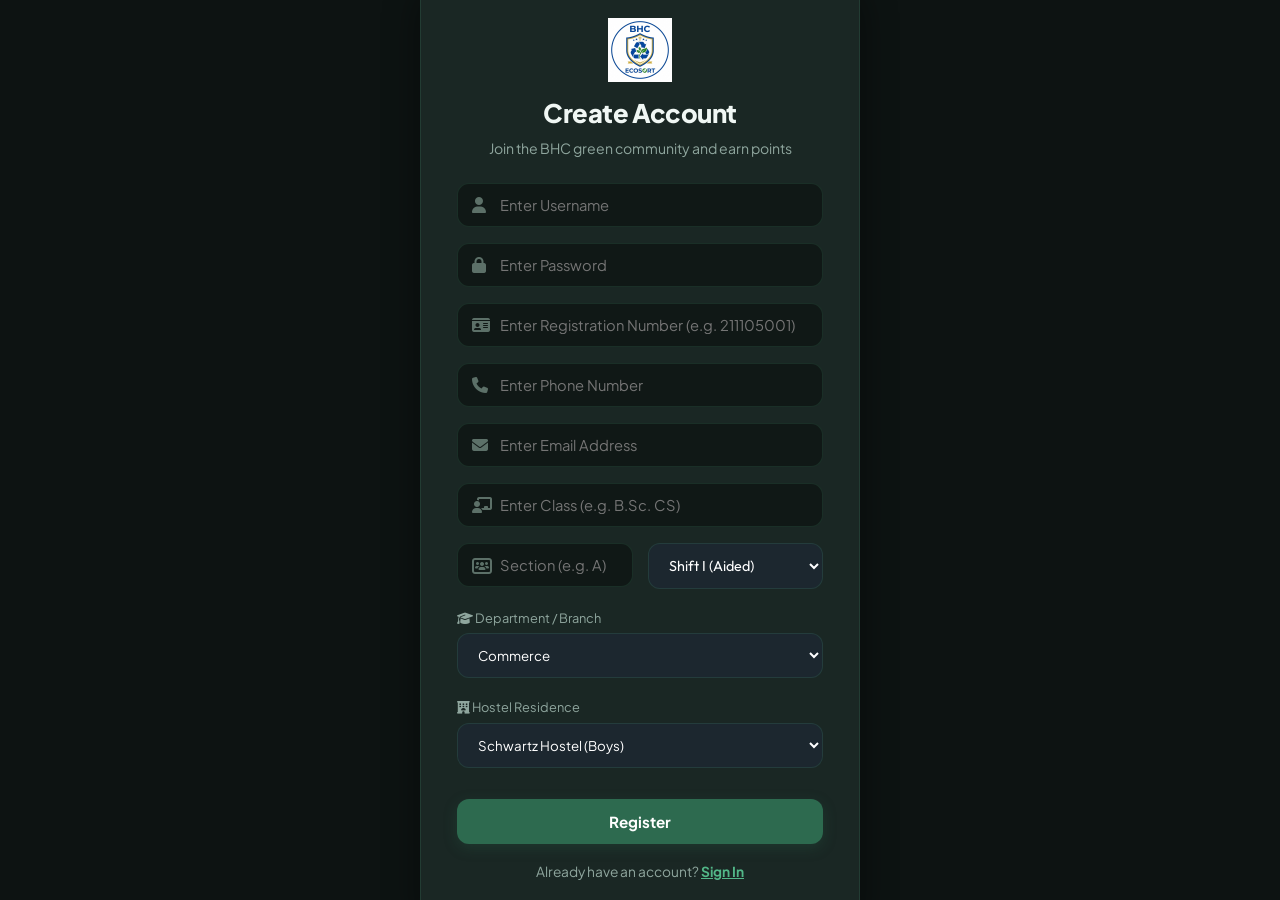
==== commit efcbaddb: "Implement Phase 1 UI/UX modernization: Forest & Emerald Green design system, dark/light themes, AI s" ====
--- a/frontend/index.html
+++ b/frontend/index.html
@@ -18,1230 +18,9 @@
     <!-- Leaflet Map CSS & JS CDNs -->
     <link rel="stylesheet" href="https://unpkg.com/leaflet@1.9.4/dist/leaflet.css" />
     <script src="https://unpkg.com/leaflet@1.9.4/dist/leaflet.js"></script>
-
-    <style>
-        :root {
-            --bg-color: #030712;
-            --sidebar-bg: rgba(10, 15, 30, 0.7);
-            --card-bg: rgba(17, 24, 39, 0.45);
-            --border-color: rgba(229, 193, 88, 0.1);
-            --text-main: #f8fafc;
-            --text-muted: #94a3b8;
-
-            --primary: #e5c158;
-            /* BHC Gold */
-            --primary-glow: rgba(229, 193, 88, 0.2);
-            --secondary: #1e40af;
-            /* BHC Royal Blue */
-            --secondary-glow: rgba(30, 64, 175, 0.2);
-            --accent: #f59e0b;
-            /* Amber */
-
-            --organic-color: #10b981;
-            --plastic-color: #3b82f6;
-            --paper-color: #60a5fa;
-            --metal-color: #ef4444;
-            --ewaste-color: #f59e0b;
-            --general-color: #6b7280;
-        }
-
-        * {
-            box-sizing: border-box;
-            margin: 0;
-            padding: 0;
-            font-family: 'Outfit', sans-serif;
-            transition: background-color 0.3s, border-color 0.3s, transform 0.2s, box-shadow 0.2s;
-        }
-
-        body {
-            background: radial-gradient(circle at center, rgba(3, 7, 18, 0.75) 0%, rgba(3, 7, 18, 0.95) 100%),
-                url('https://images.unsplash.com/photo-1518531933037-91b2f5f229cc?auto=format&fit=crop&w=1920&q=80') no-repeat center center fixed;
-            background-size: cover;
-            color: var(--text-main);
-            min-height: 100vh;
-            display: flex;
-            overflow-x: hidden;
-            position: relative;
-        }
-
-        body::before {
-            content: "";
-            position: absolute;
-            width: 400px;
-            height: 400px;
-            background: radial-gradient(circle, rgba(229, 193, 88, 0.05) 0%, transparent 70%);
-            top: 5%;
-            right: 10%;
-            pointer-events: none;
-            z-index: 1;
-        }
-
-        body::after {
-            content: "";
-            position: absolute;
-            width: 500px;
-            height: 500px;
-            background: radial-gradient(circle, rgba(30, 64, 175, 0.05) 0%, transparent 70%);
-            bottom: 5%;
-            left: 5%;
-            pointer-events: none;
-            z-index: 1;
-        }
-
-        /* --- AUTH SCREEN --- */
-        .auth-container {
-            display: flex;
-            flex-direction: column;
-            align-items: center;
-            justify-content: flex-start;
-            overflow-y: auto;
-            width: 100vw;
-            height: 100vh;
-            padding: 40px 20px;
-            background: radial-gradient(circle at center, rgba(3, 7, 18, 0.75) 0%, rgba(3, 7, 18, 0.95) 100%),
-                url('https://images.unsplash.com/photo-1518531933037-91b2f5f229cc?auto=format&fit=crop&w=1920&q=80') no-repeat center center fixed;
-            background-size: cover;
-            position: fixed;
-            top: 0;
-            left: 0;
-            z-index: 1000;
-        }
-
-        .auth-card {
-            margin: auto;
-            background: rgba(15, 23, 42, 0.65);
-            backdrop-filter: blur(20px);
-            -webkit-backdrop-filter: blur(20px);
-            border: 1px solid var(--border-color);
-            padding: 40px;
-            border-radius: 24px;
-            width: 100%;
-            max-width: 420px;
-            box-shadow: 0 25px 50px -12px rgba(0, 0, 0, 0.5);
-            text-align: center;
-            animation: fadeIn 0.6s ease-out;
-        }
-
-        @keyframes fadeIn {
-            from {
-                opacity: 0;
-                transform: translateY(20px);
-            }
-
-            to {
-                opacity: 1;
-                transform: translateY(0);
-            }
-        }
-
-        .auth-logo {
-            font-size: 3rem;
-            color: var(--primary);
-            margin-bottom: 15px;
-            text-shadow: 0 0 20px var(--primary-glow);
-        }
-
-        .auth-card h2 {
-            font-size: 1.8rem;
-            font-weight: 700;
-            margin-bottom: 8px;
-            background: linear-gradient(135deg, #fff 30%, #94a3b8);
-            -webkit-background-clip: text;
-            -webkit-text-fill-color: transparent;
-        }
-
-        .auth-subtitle {
-            color: var(--text-muted);
-            font-size: 0.95rem;
-            margin-bottom: 30px;
-        }
-
-        .input-group {
-            margin-bottom: 20px;
-            text-align: left;
-            position: relative;
-        }
-
-        .input-group i {
-            position: absolute;
-            left: 16px;
-            top: 50%;
-            transform: translateY(-50%);
-            color: var(--text-muted);
-            font-size: 1.1rem;
-        }
-
-        .input-group input {
-            width: 100%;
-            padding: 14px 16px 14px 48px;
-            background: rgba(30, 41, 59, 0.5);
-            border: 1px solid var(--border-color);
-            border-radius: 12px;
-            color: #fff;
-            font-size: 1rem;
-            outline: none;
-            transition: all 0.3s;
-        }
-
-        .input-group input:focus {
-            border-color: var(--primary);
-            box-shadow: 0 0 12px rgba(16, 185, 129, 0.2);
-            background: rgba(30, 41, 59, 0.8);
-        }
-
-        .auth-btn {
-            background: linear-gradient(135deg, var(--primary), #b5952c);
-            color: white;
-            font-weight: 600;
-            border: none;
-            padding: 14px;
-            width: 100%;
-            border-radius: 12px;
-            font-size: 1rem;
-            cursor: pointer;
-            box-shadow: 0 4px 12px rgba(229, 193, 88, 0.3);
-            margin-bottom: 20px;
-        }
-
-        .auth-btn:hover {
-            transform: translateY(-2px);
-            box-shadow: 0 6px 16px rgba(229, 193, 88, 0.4);
-        }
-
-        .auth-toggle {
-            color: var(--text-muted);
-            font-size: 0.9rem;
-        }
-
-        .auth-toggle span {
-            color: var(--primary);
-            cursor: pointer;
-            font-weight: 600;
-        }
-
-        /* --- DASHBOARD CONTAINER LAYOUT --- */
-        .app-container {
-            display: none;
-            /* hidden until logged in */
-            width: 100vw;
-            height: 100vh;
-            display: flex;
-        }
-
-        /* --- SIDEBAR --- */
-        .sidebar {
-            width: 260px;
-            background: var(--sidebar-bg);
-            border-right: 1px solid var(--border-color);
-            backdrop-filter: blur(20px);
-            -webkit-backdrop-filter: blur(20px);
-            display: flex;
-            flex-direction: column;
-            padding: 30px 20px;
-            z-index: 100;
-            box-shadow: 4px 0 24px rgba(0, 0, 0, 0.3);
-        }
-
-        .logo-section {
-            display: flex;
-            align-items: center;
-            gap: 12px;
-            margin-bottom: 40px;
-            padding-left: 4px;
-        }
-
-        .logo-section .clg-logo {
-            height: 38px;
-            width: 38px;
-            object-fit: contain;
-            filter: drop-shadow(0 0 8px var(--primary-glow));
-        }
-
-        .auth-logo .clg-logo {
-            width: 70px;
-            height: 70px;
-            object-fit: contain;
-            filter: drop-shadow(0 0 15px var(--primary-glow));
-            margin: 0 auto 10px auto;
-            display: block;
-        }
-
-        .logo-title {
-            font-size: 1.3rem;
-            font-weight: 800;
-            letter-spacing: 0.5px;
-            background: linear-gradient(135deg, #ffffff, #e5c158);
-            -webkit-background-clip: text;
-            -webkit-text-fill-color: transparent;
-        }
-
-        .nav-menu {
-            list-style: none;
-            display: flex;
-            flex-direction: column;
-            gap: 8px;
-        }
-
-        .nav-item {
-            display: flex;
-            align-items: center;
-            gap: 15px;
-            padding: 12px 18px;
-            border-radius: 12px;
-            cursor: pointer;
-            color: var(--text-muted);
-            font-weight: 500;
-            font-size: 0.95rem;
-            border: 1px solid transparent;
-            transition: all 0.25s cubic-bezier(0.4, 0, 0.2, 1);
-        }
-
-        .nav-item:hover {
-            color: #fff;
-            background: rgba(255, 255, 255, 0.04);
-            border-color: rgba(255, 255, 255, 0.05);
-            transform: translateX(3px);
-        }
-
-        .nav-item.active {
-            color: #fff;
-            background: rgba(229, 193, 88, 0.12);
-            border: 1px solid rgba(229, 193, 88, 0.2);
-            box-shadow: 0 4px 15px rgba(229, 193, 88, 0.05);
-        }
-
-        .nav-item i {
-            font-size: 1.1rem;
-            width: 20px;
-            text-align: center;
-        }
-
-        .user-profile-section {
-            margin-top: auto;
-            border-top: 1px solid var(--border-color);
-            padding-top: 20px;
-            display: flex;
-            align-items: center;
-            gap: 12px;
-        }
-
-        .avatar {
-            width: 40px;
-            height: 40px;
-            border-radius: 50%;
-            background: linear-gradient(135deg, var(--primary), var(--secondary));
-            display: flex;
-            align-items: center;
-            justify-content: center;
-            color: white;
-            font-weight: 700;
-            box-shadow: 0 4px 12px rgba(229, 193, 88, 0.2);
-        }
-
-        .user-info {
-            display: flex;
-            flex-direction: column;
-            overflow: hidden;
-        }
-
-        .username-display {
-            font-size: 0.95rem;
-            font-weight: 600;
-            color: #fff;
-            text-overflow: ellipsis;
-            white-space: nowrap;
-        }
-
-        .user-tier {
-            font-size: 0.75rem;
-            color: var(--primary);
-            font-weight: 600;
-        }
-
-        .logout-btn {
-            background: none;
-            border: none;
-            color: #ef4444;
-            cursor: pointer;
-            font-size: 1.1rem;
-            margin-left: auto;
-            padding: 8px;
-            border-radius: 50%;
-            transition: all 0.2s;
-        }
-
-        .logout-btn:hover {
-            background: rgba(239, 68, 68, 0.1);
-            transform: scale(1.1);
-        }
-
-        /* --- MAIN CONTENT AREA --- */
-        .main-content {
-            flex: 1;
-            padding: 40px;
-            overflow-y: auto;
-            background: transparent;
-            z-index: 2;
-        }
-
-        .tab-panel {
-            display: none;
-            animation: fadeIn 0.4s ease-out;
-        }
-
-        .tab-panel.active {
-            display: block;
-        }
-
-        .header-summary {
-            display: flex;
-            justify-content: space-between;
-            align-items: center;
-            margin-bottom: 35px;
-        }
-
-        .header-title h1 {
-            font-size: 2rem;
-            font-weight: 700;
-            letter-spacing: -0.5px;
-        }
-
-        .header-title p {
-            color: var(--text-muted);
-            margin-top: 4px;
-        }
-
-        /* --- STATS COUNTERS --- */
-        .stats-grid {
-            display: grid;
-            grid-template-columns: repeat(auto-fit, minmax(220px, 1fr));
-            gap: 20px;
-            margin-bottom: 35px;
-        }
-
-        .stat-card {
-            background: var(--card-bg);
-            border: 1px solid var(--border-color);
-            padding: 24px;
-            border-radius: 20px;
-            display: flex;
-            align-items: center;
-            gap: 20px;
-            position: relative;
-            overflow: hidden;
-            backdrop-filter: blur(8px);
-            -webkit-backdrop-filter: blur(8px);
-            box-shadow: 0 8px 32px 0 rgba(0, 0, 0, 0.2);
-            transition: all 0.3s cubic-bezier(0.4, 0, 0.2, 1);
-        }
-
-        .stat-card:hover {
-            transform: translateY(-4px);
-            border-color: rgba(229, 193, 88, 0.2);
-            box-shadow: 0 12px 24px rgba(229, 193, 88, 0.05), 0 4px 12px rgba(0, 0, 0, 0.3);
-        }
-
-        .stat-card::before {
-            content: '';
-            position: absolute;
-            top: 0;
-            left: 0;
-            width: 4px;
-            height: 100%;
-            background: var(--stat-theme, var(--primary));
-        }
-
-        .stat-icon {
-            width: 52px;
-            height: 52px;
-            border-radius: 14px;
-            background: rgba(255, 255, 255, 0.02);
-            border: 1px solid var(--border-color);
-            display: flex;
-            align-items: center;
-            justify-content: center;
-            font-size: 1.4rem;
-            color: var(--stat-theme, var(--primary));
-            transition: all 0.3s;
-        }
-
-        .stat-card:hover .stat-icon {
-            transform: scale(1.1) rotate(5deg);
-            background: rgba(229, 193, 88, 0.05);
-        }
-
-        .stat-details h3 {
-            font-size: 0.85rem;
-            text-transform: uppercase;
-            letter-spacing: 0.5px;
-            color: var(--text-muted);
-            margin-bottom: 4px;
-        }
-
-        .stat-details p {
-            font-size: 1.8rem;
-            font-weight: 700;
-            color: #fff;
-        }
-
-        /* --- DASHBOARD WIDGETS --- */
-        .dashboard-row {
-            display: grid;
-            grid-template-columns: 2fr 1fr;
-            gap: 25px;
-            margin-bottom: 35px;
-        }
-
-        @media (max-width: 1024px) {
-            .dashboard-row {
-                grid-template-columns: 1fr;
-            }
-        }
-
-        .widget {
-            background: var(--card-bg);
-            border: 1px solid var(--border-color);
-            border-radius: 20px;
-            padding: 24px;
-            backdrop-filter: blur(8px);
-            -webkit-backdrop-filter: blur(8px);
-            box-shadow: 0 8px 32px 0 rgba(0, 0, 0, 0.2);
-            transition: all 0.3s cubic-bezier(0.4, 0, 0.2, 1);
-        }
-
-        .widget:hover {
-            border-color: rgba(229, 193, 88, 0.18);
-            box-shadow: 0 12px 24px rgba(0, 0, 0, 0.3);
-        }
-
-        .widget-title {
-            font-size: 1.1rem;
-            font-weight: 600;
-            margin-bottom: 20px;
-            display: flex;
-            align-items: center;
-            justify-content: space-between;
-        }
-
-        /* --- SCANNER SCREEN --- */
-        .scanner-layout {
-            display: grid;
-            grid-template-columns: 1.2fr 1fr;
-            gap: 30px;
-        }
-
-        @media (max-width: 900px) {
-            .scanner-layout {
-                grid-template-columns: 1fr;
-            }
-        }
-
-        .dropzone-container {
-            background: rgba(30, 41, 59, 0.2);
-            border: 2px dashed rgba(255, 255, 255, 0.15);
-            border-radius: 20px;
-            padding: 40px;
-            text-align: center;
-            cursor: pointer;
-            position: relative;
-            min-height: 380px;
-            display: flex;
-            flex-direction: column;
-            align-items: center;
-            justify-content: center;
-            overflow: hidden;
-            transition: all 0.3s;
-        }
-
-        .dropzone-container:hover {
-            border-color: var(--primary);
-            background: rgba(16, 185, 129, 0.03);
-        }
-
-        .dropzone-container.dragging {
-            border-color: var(--secondary);
-            background: rgba(59, 130, 246, 0.05);
-        }
-
-        .upload-icon {
-            font-size: 3.5rem;
-            color: var(--text-muted);
-            margin-bottom: 15px;
-        }
-
-        .preview-img {
-            position: absolute;
-            top: 0;
-            left: 0;
-            width: 100%;
-            height: 100%;
-            object-fit: cover;
-            z-index: 5;
-        }
-
-        .scan-laser {
-            position: absolute;
-            top: 0;
-            left: 0;
-            width: 100%;
-            height: 4px;
-            background: linear-gradient(to right, transparent, var(--primary), transparent);
-            box-shadow: 0 0 15px var(--primary);
-            z-index: 10;
-            animation: laserScan 2.5s infinite linear;
-            display: none;
-        }
-
-        @keyframes laserScan {
-            0% {
-                top: 0%;
-            }
-
-            50% {
-                top: 100%;
-            }
-
-            100% {
-                top: 0%;
-            }
-        }
-
-        .results-card {
-            background: var(--card-bg);
-            border: 1px solid var(--border-color);
-            border-radius: 20px;
-            padding: 24px;
-            display: flex;
-            flex-direction: column;
-            justify-content: center;
-        }
-
-        .result-placeholder {
-            text-align: center;
-            color: var(--text-muted);
-            padding: 40px 0;
-        }
-
-        .result-placeholder i {
-            font-size: 3rem;
-            margin-bottom: 15px;
-        }
-
-        .result-details {
-            display: none;
-        }
-
-        .detected-item-header {
-            font-size: 1.8rem;
-            font-weight: 700;
-            margin-bottom: 4px;
-        }
-
-        .confidence-pill {
-            display: inline-block;
-            padding: 4px 10px;
-            border-radius: 20px;
-            background: rgba(255, 255, 255, 0.05);
-            font-size: 0.8rem;
-            color: var(--text-muted);
-            margin-bottom: 20px;
-        }
-
-        .bin-alert-box {
-            padding: 16px;
-            border-radius: 12px;
-            display: flex;
-            align-items: center;
-            gap: 15px;
-            margin-bottom: 20px;
-            font-weight: 600;
-        }
-
-        .bin-alert-box.green {
-            background: rgba(16, 185, 129, 0.15);
-            border: 1px solid rgba(16, 185, 129, 0.25);
-            color: var(--organic-color);
-        }
-
-        .bin-alert-box.blue {
-            background: rgba(59, 130, 246, 0.15);
-            border: 1px solid rgba(59, 130, 246, 0.25);
-            color: var(--plastic-color);
-        }
-
-        .bin-alert-box.red {
-            background: rgba(239, 68, 68, 0.15);
-            border: 1px solid rgba(239, 68, 68, 0.25);
-            color: var(--metal-color);
-        }
-
-        .bin-alert-box.orange {
-            background: rgba(245, 158, 11, 0.15);
-            border: 1px solid rgba(245, 158, 11, 0.25);
-            color: var(--ewaste-color);
-        }
-
-        .bin-alert-box.gray {
-            background: rgba(107, 114, 128, 0.15);
-            border: 1px solid rgba(107, 114, 128, 0.25);
-            color: var(--general-color);
-        }
-
-        .reward-grid {
-            display: grid;
-            grid-template-columns: 1fr 1fr;
-            gap: 15px;
-            margin-top: 10px;
-        }
-
-        .reward-pill {
-            background: rgba(255, 255, 255, 0.03);
-            border: 1px solid var(--border-color);
-            padding: 12px;
-            border-radius: 10px;
-            text-align: center;
-        }
-
-        .reward-pill h4 {
-            font-size: 0.75rem;
-            color: var(--text-muted);
-            text-transform: uppercase;
-            margin-bottom: 2px;
-        }
-
-        .reward-pill p {
-            font-size: 1.2rem;
-            font-weight: 700;
-            color: #fff;
-        }
-
-        /* --- PICKUPS PORTAL & DRIVER CLAIM --- */
-        .pickups-layout {
-            display: grid;
-            grid-template-columns: 1fr 1.2fr;
-            gap: 30px;
-            height: calc(100vh - 160px);
-        }
-
-        .pickups-form-card {
-            background: var(--card-bg);
-            border: 1px solid var(--border-color);
-            border-radius: 20px;
-            padding: 24px;
-            display: flex;
-            flex-direction: column;
-            overflow-y: auto;
-        }
-
-        .form-group {
-            margin-bottom: 18px;
-        }
-
-        .form-group label {
-            display: block;
-            font-size: 0.85rem;
-            color: var(--text-muted);
-            margin-bottom: 6px;
-            font-weight: 500;
-        }
-
-        .form-group input,
-        .form-group select,
-        .form-group textarea {
-            width: 100%;
-            background: rgba(30, 41, 59, 0.5);
-            border: 1px solid var(--border-color);
-            border-radius: 10px;
-            padding: 12px;
-            color: #fff;
-            font-size: 0.95rem;
-            outline: none;
-        }
-
-        .form-group input:focus,
-        .form-group select:focus,
-        .form-group textarea:focus {
-            border-color: var(--primary);
-        }
-
-        .scheduler-btn {
-            background: linear-gradient(135deg, var(--secondary), #2563eb);
-            color: white;
-            font-weight: 600;
-            border: none;
-            padding: 14px;
-            border-radius: 12px;
-            cursor: pointer;
-            box-shadow: 0 4px 12px rgba(59, 130, 246, 0.25);
-            margin-top: 10px;
-        }
-
-        .scheduler-btn:hover {
-            transform: translateY(-1px);
-            box-shadow: 0 6px 16px rgba(59, 130, 246, 0.35);
-        }
-
-        /* --- MAP & COLLECTOR --- */
-        .map-section {
-            background: var(--card-bg);
-            border: 1px solid var(--border-color);
-            border-radius: 20px;
-            overflow: hidden;
-            display: flex;
-            flex-direction: column;
-            position: relative;
-        }
-
-        #pickupMap,
-        #hubsMap {
-            width: 100%;
-            height: 100%;
-            z-index: 10;
-        }
-
-        .collector-toggle-bar {
-            position: absolute;
-            top: 15px;
-            right: 15px;
-            background: rgba(15, 23, 42, 0.85);
-            backdrop-filter: blur(8px);
-            border: 1px solid var(--border-color);
-            padding: 10px 18px;
-            border-radius: 30px;
-            display: flex;
-            align-items: center;
-            gap: 10px;
-            z-index: 100;
-            font-size: 0.85rem;
-            font-weight: 600;
-        }
-
-        .switch {
-            position: relative;
-            display: inline-block;
-            width: 46px;
-            height: 24px;
-        }
-
-        .switch input {
-            opacity: 0;
-            width: 0;
-            height: 0;
-        }
-
-        .slider {
-            position: absolute;
-            cursor: pointer;
-            top: 0;
-            left: 0;
-            right: 0;
-            bottom: 0;
-            background-color: #334155;
-            transition: .3s;
-            border-radius: 24px;
-        }
-
-        .slider:before {
-            position: absolute;
-            content: "";
-            height: 18px;
-            width: 18px;
-            left: 3px;
-            bottom: 3px;
-            background-color: white;
-            transition: .3s;
-            border-radius: 50%;
-        }
-
-        input:checked+.slider {
-            background-color: var(--primary);
-        }
-
-        input:checked+.slider:before {
-            transform: translateX(22px);
-        }
-
-        /* --- LEADERBOARD & LOG TABLES --- */
-        .leaderboard-list {
-            display: flex;
-            flex-direction: column;
-            gap: 12px;
-        }
-
-        .leaderboard-item {
-            background: rgba(255, 255, 255, 0.02);
-            border: 1px solid var(--border-color);
-            padding: 16px 20px;
-            border-radius: 14px;
-            display: flex;
-            align-items: center;
-            gap: 15px;
-        }
-
-        .leaderboard-item.top-three {
-            background: rgba(16, 185, 129, 0.05);
-            border-color: rgba(16, 185, 129, 0.15);
-        }
-
-        .rank-number {
-            font-size: 1.4rem;
-            font-weight: 800;
-            width: 35px;
-            color: var(--text-muted);
-        }
-
-        .top-three .rank-number {
-            color: var(--primary);
-        }
-
-        .leaderboard-user {
-            font-weight: 600;
-            font-size: 1.05rem;
-        }
-
-        .leaderboard-score {
-            margin-left: auto;
-            text-align: right;
-        }
-
-        .leaderboard-score p {
-            font-weight: 700;
-            color: var(--primary);
-        }
-
-        .leaderboard-score span {
-            font-size: 0.75rem;
-            color: var(--text-muted);
-        }
-
-        /* --- LOG TABLE STYLE --- */
-        .activity-table-wrapper {
-            overflow-x: auto;
-        }
-
-        table {
-            width: 100%;
-            border-collapse: collapse;
-            text-align: left;
-        }
-
-        th {
-            padding: 12px 16px;
-            color: var(--text-muted);
-            font-size: 0.8rem;
-            text-transform: uppercase;
-            letter-spacing: 0.5px;
-            border-bottom: 1px solid var(--border-color);
-            font-weight: 600;
-        }
-
-        td {
-            padding: 16px;
-            border-bottom: 1px solid var(--border-color);
-            font-size: 0.9rem;
-        }
-
-        tr:last-child td {
-            border-bottom: none;
-        }
-
-        .log-category-pill {
-            display: inline-block;
-            padding: 4px 10px;
-            border-radius: 20px;
-            font-size: 0.75rem;
-            font-weight: 600;
-        }
-
-        .log-category-pill.organic {
-            background: rgba(16, 185, 129, 0.12);
-            color: var(--organic-color);
-        }
-
-        .log-category-pill.plastic {
-            background: rgba(59, 130, 246, 0.12);
-            color: var(--plastic-color);
-        }
-
-        .log-category-pill.paper {
-            background: rgba(96, 165, 250, 0.12);
-            color: var(--paper-color);
-        }
-
-        .log-category-pill.metal {
-            background: rgba(239, 68, 68, 0.12);
-            color: var(--metal-color);
-        }
-
-        .log-category-pill.ewaste {
-            background: rgba(245, 158, 11, 0.12);
-            color: var(--ewaste-color);
-        }
-
-        .log-category-pill.general {
-            background: rgba(107, 114, 128, 0.12);
-            color: var(--general-color);
-        }
-
-        .pickup-list-wrapper {
-            margin-top: 15px;
-            max-height: 200px;
-            overflow-y: auto;
-            display: flex;
-            flex-direction: column;
-            gap: 10px;
-        }
-
-        .pickup-item-mini {
-            background: rgba(255, 255, 255, 0.02);
-            border: 1px solid var(--border-color);
-            padding: 12px;
-            border-radius: 10px;
-            display: flex;
-            justify-content: space-between;
-            align-items: center;
-            font-size: 0.85rem;
-        }
-
-        .status-badge {
-            padding: 3px 8px;
-            border-radius: 12px;
-            font-size: 0.7rem;
-            font-weight: 600;
-            text-transform: uppercase;
-        }
-
-        .status-badge.pending {
-            background: rgba(245, 158, 11, 0.15);
-            color: var(--accent);
-        }
-
-        .status-badge.claimed {
-            background: rgba(59, 130, 246, 0.15);
-            color: var(--secondary);
-        }
-
-        .status-badge.completed {
-            background: rgba(16, 185, 129, 0.15);
-            color: var(--primary);
-        }
-
-        /* Custom scrollbar for webkit */
-        ::-webkit-scrollbar {
-            width: 6px;
-            height: 6px;
-        }
-
-        ::-webkit-scrollbar-track {
-            background: transparent;
-        }
-
-        ::-webkit-scrollbar-thumb {
-            background: rgba(255, 255, 255, 0.1);
-            border-radius: 10px;
-        }
-
-        ::-webkit-scrollbar-thumb:hover {
-            background: rgba(255, 255, 255, 0.25);
-        }
-
-        /* Profile Page Styles */
-        .profile-layout {
-            animation: fadeIn 0.4s ease-out;
-        }
-
-        .profile-avatar-container {
-            position: relative;
-            transition: border-color 0.3s;
-        }
-
-        .profile-avatar-container:hover {
-            border-color: var(--primary) !important;
-        }
-
-        .profile-avatar-container:hover .avatar-upload-overlay {
-            opacity: 1 !important;
-        }
-
-        @media (max-width: 768px) {
-            .profile-layout {
-                grid-template-columns: 1fr !important;
-            }
-        }
-
-        /* Premium Hover Effects */
-        .widget a,
-        .widget button,
-        .nav-item,
-        .auth-btn,
-        .scheduler-btn,
-        .btn,
-        .leaderboard-item {
-            transition: all 0.3s cubic-bezier(0.4, 0, 0.2, 1);
-        }
-
-        .widget a:hover,
-        .leaderboard-item:hover {
-            transform: translateY(-3px) scale(1.015);
-            border-color: var(--primary) !important;
-            box-shadow: 0 8px 20px rgba(229, 193, 88, 0.08), 0 4px 10px rgba(0, 0, 0, 0.3);
-            background: rgba(229, 193, 88, 0.03) !important;
-        }
-
-        input:hover,
-        select:hover,
-        textarea:hover {
-            border-color: rgba(229, 193, 88, 0.3) !important;
-            background: rgba(30, 41, 59, 0.6) !important;
-        }
-
-        .nav-item:hover {
-            border-color: rgba(229, 193, 88, 0.15) !important;
-            box-shadow: 0 4px 12px rgba(229, 193, 88, 0.03);
-        }
-
-        /* Modal and communications popup styles */
-        @keyframes slideIn {
-            from {
-                transform: translateY(100px);
-                opacity: 0;
-            }
-
-            to {
-                transform: translateY(0);
-                opacity: 1;
-            }
-        }
-
-        @keyframes pulse {
-            from {
-                opacity: 0.6;
-            }
-
-            to {
-                opacity: 1;
-            }
-        }
-
-        .modal-overlay {
-            display: none;
-            position: fixed;
-            top: 0;
-            left: 0;
-            width: 100%;
-            height: 100%;
-            background: rgba(0, 0, 0, 0.8);
-            z-index: 1000;
-            align-items: center;
-            justify-content: center;
-            backdrop-filter: blur(8px);
-        }
-
-        /* Timetable grid styling for ERP */
-        .timetable-table {
-            width: 100%;
-            border-collapse: collapse;
-            margin-top: 15px;
-            color: #fff;
-            font-size: 0.85rem;
-        }
-
-        .timetable-table th,
-        .timetable-table td {
-            border: 1px solid var(--border-color);
-            padding: 10px 12px;
-            text-align: left;
-        }
-
-        .timetable-table th {
-            background: rgba(229, 193, 88, 0.08);
-            font-weight: 600;
-            color: var(--primary);
-        }
-
-        .timetable-table tr:hover {
-            background: rgba(255, 255, 255, 0.02);
-        }
-
-        /* Subject attendance progress styling */
-        .attendance-item {
-            margin-bottom: 16px;
-        }
-
-        .attendance-info {
-            display: flex;
-            justify-content: space-between;
-            font-size: 0.85rem;
-            margin-bottom: 6px;
-        }
-
-        .progress-bar-bg {
-            background: rgba(255, 255, 255, 0.05);
-            border-radius: 8px;
-            height: 8px;
-            overflow: hidden;
-            width: 100%;
-            border: 1px solid rgba(255, 255, 255, 0.02);
-        }
-
-        .progress-bar-fill {
-            background: linear-gradient(90deg, var(--primary), var(--organic-color));
-            height: 100%;
-            border-radius: 8px;
-            transition: width 0.5s ease-out;
-        }
-
-        /* Fees Payment invoice list */
-        .fee-card {
-            background: rgba(17, 24, 39, 0.3);
-            border: 1px solid var(--border-color);
-            border-radius: 12px;
-            padding: 16px 20px;
-            display: flex;
-            justify-content: space-between;
-            align-items: center;
-            margin-bottom: 12px;
-            transition: transform 0.2s, border-color 0.2s, box-shadow 0.2s;
-        }
-
-        .fee-card:hover {
-            transform: translateY(-2px);
-            border-color: rgba(229, 193, 88, 0.3) !important;
-            box-shadow: 0 6px 15px rgba(229, 193, 88, 0.03);
-        }
-
-        .fee-status {
-            font-size: 0.75rem;
-            font-weight: 700;
-            padding: 4px 10px;
-            border-radius: 20px;
-            text-transform: uppercase;
-        }
-
-        .fee-status.pending {
-            background: rgba(245, 158, 11, 0.15);
-            color: #f59e0b;
-            border: 1px solid rgba(245, 158, 11, 0.3);
-        }
-
-        .fee-status.paid {
-            background: rgba(16, 185, 129, 0.15);
-            color: #10b981;
-            border: 1px solid rgba(16, 185, 129, 0.3);
-        }
-
-        /* Payment gateway dialog */
-        .payment-gateway-dialog {
-            background: rgba(15, 23, 42, 0.95);
-            border: 1px solid var(--border-color);
-            border-radius: 16px;
-            width: 100%;
-            max-width: 400px;
-            padding: 30px;
-            box-shadow: 0 10px 30px rgba(0, 0, 0, 0.5);
-            backdrop-filter: blur(10px);
-        }
-    </style>
+    <!-- EcoSort Unified Modern Design System & Theme Engine -->
+    <link rel="stylesheet" href="css/ecosort.css">
+    <script src="js/theme.js"></script>
 </head>
 
 <body>
@@ -1439,6 +218,28 @@
         <!-- MAIN WINDOW -->
         <main class="main-content">
 
+        <!-- TOP APP BAR WITH THEME & MOBILE TOGGLE -->
+        <div style="display:flex; justify-content:space-between; align-items:center; margin-bottom:24px; padding-bottom:14px; border-bottom:1px solid var(--border-color);">
+            <div style="display:flex; align-items:center; gap:12px;">
+                <button class="btn btn-secondary btn-sm" onclick="toggleMobileNav()" title="Toggle Navigation Menu">
+                    <i class="fa-solid fa-bars"></i>
+                </button>
+                <div style="font-weight:700; font-size:1.05rem; color:var(--text-main);" id="topBarActiveTitle">
+                    <i class="fa-solid fa-leaf" style="color:var(--emerald); margin-right:6px;"></i> BHC EcoSort Smart Green Campus
+                </div>
+            </div>
+            <div style="display:flex; align-items:center; gap:12px;">
+                <button class="btn btn-secondary btn-sm" onclick="toggleTheme()" title="Toggle Light / Dark Theme" style="display:inline-flex; align-items:center; gap:6px;">
+                    <i class="fa-solid fa-moon theme-toggle-icon"></i>
+                    <span>Theme</span>
+                </button>
+                <div style="padding:6px 14px; background:rgba(82, 183, 136, 0.12); border:1px solid rgba(82, 183, 136, 0.25); border-radius:var(--radius-full); font-size:0.84rem; font-weight:700; color:var(--emerald);">
+                    <i class="fa-solid fa-coins"></i> <span id="topBarPoints">0</span> pts
+                </div>
+            </div>
+        </div>
+
+
             <!-- TAB: DASHBOARD -->
             <div class="tab-panel active" id="dashboardTab">
                 <div class="header-summary">
@@ -1664,6 +465,23 @@
                             <div class="detected-item-header" id="resItemName">Water Bottle</div>
                             <span class="confidence-pill" id="resConfidence">Confidence: 94.5%</span>
 
+                            <!-- Low-Confidence Uncertainty State Banner -->
+                            <div class="uncertainty-box" id="resUncertaintyBox" style="display: none;">
+                                <i class="fa-solid fa-triangle-exclamation" style="font-size: 1.1rem; flex-shrink: 0;"></i>
+                                <div>
+                                    <strong>Low Confidence Prediction (&lt; 50%)</strong><br>
+                                    The AI model cannot classify this item with high certainty. Please review the recommended bin instructions below or rescan with clearer lighting.
+                                </div>
+                            </div>
+
+                            <!-- Top-3 Predictions Distribution -->
+                            <div class="top-predictions-box" id="resTopPredictionsBox" style="display: none;">
+                                <div style="font-size: 0.78rem; font-weight: 700; text-transform: uppercase; letter-spacing: 0.04em; color: var(--text-muted); margin-bottom: 8px;">
+                                    Model Class Distribution
+                                </div>
+                                <div id="resTopPredictionsList"></div>
+                            </div>
+
                             <div class="bin-alert-box blue" id="resBinBox">
                                 <i class="fa-solid fa-trash-can" style="font-size: 1.5rem;"></i>
                                 <span id="resBinText">Blue Bin (Recyclables)</span>
@@ -1686,6 +504,10 @@
                                     <p id="resCO2">1.2 kg</p>
                                 </div>
                             </div>
+
+                            <button class="btn btn-secondary" onclick="resetScanner()" style="width: 100%; margin-top: 20px;">
+                                <i class="fa-solid fa-rotate-left"></i> Scan Another Item
+                            </button>
                         </div>
                     </div>
                 </div>
@@ -2093,32 +915,6 @@
             </div>
         </div>
     </div>
-
-    <!-- MOCK COMMUNICATIONS POPUP (SMS/EMAIL SIMULATION) -->
-    <div id="communicationSimulation"
-        style="display: none; position: fixed; bottom: 20px; right: 20px; width: 350px; background: rgba(17, 24, 39, 0.95); border: 2px solid var(--primary); border-radius: 16px; box-shadow: 0 10px 30px rgba(0,0,0,0.5); z-index: 10000; padding: 20px; overflow: hidden; animation: slideIn 0.3s ease-out;">
-        <div
-            style="display: flex; justify-content: space-between; align-items: center; margin-bottom: 12px; border-bottom: 1px solid var(--border-color); padding-bottom: 8px;">
-            <div
-                style="color: var(--primary); font-weight: 700; font-size: 0.9rem; display: flex; align-items: center; gap: 8px;">
-                <i class="fa-solid fa-tower-cell" style="animation: pulse 1s infinite alternate;"></i> BHC Telecom
-                Center
-            </div>
-            <span onclick="closeCommunicationPopup()"
-                style="cursor: pointer; font-size: 1.1rem; color: var(--text-muted);">&times;</span>
-        </div>
-        <div style="display: flex; flex-direction: column; gap: 10px;">
-            <div style="background: rgba(30, 41, 59, 0.6); padding: 10px; border-radius: 8px;">
-                <div style="font-size: 0.75rem; color: var(--primary); font-weight: 600; margin-bottom: 4px;"><i
-                        class="fa-solid fa-comment-sms"></i> Simulated SMS to <span id="smsSimPhone"></span></div>
-                <div style="font-size: 0.8rem; color: #fff; font-family: monospace;" id="smsSimText"></div>
-            </div>
-            <div style="background: rgba(30, 41, 59, 0.6); padding: 10px; border-radius: 8px;">
-                <div style="font-size: 0.75rem; color: var(--primary); font-weight: 600; margin-bottom: 4px;"><i
-                        class="fa-solid fa-envelope"></i> Simulated Email to <span id="emailSimEmail"></span></div>
-                <div style="font-size: 0.8rem; color: #fff; font-family: monospace;" id="emailSimText"></div>
-            </div>
-        </div>
         <div
             style="margin-top: 12px; font-size: 0.75rem; color: var(--text-muted); text-align: center; font-style: italic;">
             (Copy-paste the OTP from above to verify)
@@ -2239,6 +1035,9 @@
                 .then(data => {
                     currentUser = data.user;
                     localStorage.setItem('eco_user', JSON.stringify(currentUser));
+                    if (data.token) {
+                        localStorage.setItem('eco_token', data.token);
+                    }
                     enterApp();
                 })
                 .catch(err => {
@@ -2246,8 +1045,17 @@
                 });
         }
 
+        function getAuthHeaders(includeJson = true) {
+            const token = localStorage.getItem('eco_token');
+            const headers = {};
+            if (includeJson) headers["Content-Type"] = "application/json";
+            if (token) headers["Authorization"] = "Bearer " + token;
+            return headers;
+        }
+
         function logout() {
             localStorage.removeItem('eco_user');
+            localStorage.removeItem('eco_token');
             currentUser = null;
             document.getElementById('appView').style.display = 'none';
             document.getElementById('authView').style.display = 'flex';
@@ -2351,7 +1159,9 @@
                 });
 
             // Get user specific logs to compute total scanned items
-            fetch(`${API_URL}/api/logs?user_id=${currentUser.id}`)
+            fetch(`${API_URL}/api/logs?user_id=${currentUser.id}`, {
+                headers: getAuthHeaders(false)
+            })
                 .then(res => res.json())
                 .then(logs => {
                     document.getElementById('statSorted').innerText = logs.length;
@@ -2626,6 +1436,7 @@
             // Fetch ML classification
             fetch(API_URL + "/predict", {
                 method: "POST",
+                headers: getAuthHeaders(false),
                 body: data
             })
                 .then(res => res.json())
@@ -2638,7 +1449,43 @@
                     document.getElementById('resDetails').style.display = 'block';
 
                     document.getElementById('resItemName').innerText = result.detected_item;
-                    document.getElementById('resConfidence').innerText = `Confidence: ${result.confidence}%`;
+                    const confEl = document.getElementById('resConfidence');
+                    confEl.innerText = `Confidence: ${result.confidence}%`;
+
+                    // Handle Low Confidence State (< 50%)
+                    const uncBox = document.getElementById('resUncertaintyBox');
+                    if (result.confidence < 50.0) {
+                        uncBox.style.display = 'flex';
+                        confEl.classList.add('low-confidence');
+                    } else {
+                        uncBox.style.display = 'none';
+                        confEl.classList.remove('low-confidence');
+                    }
+
+                    // Render Top-3 Predictions Distribution if available
+                    const topBox = document.getElementById('resTopPredictionsBox');
+                    const topList = document.getElementById('resTopPredictionsList');
+                    if (result.top_predictions && result.top_predictions.length > 0) {
+                        topBox.style.display = 'block';
+                        topList.innerHTML = '';
+                        result.top_predictions.forEach(p => {
+                            const item = document.createElement('div');
+                            item.innerHTML = `
+                                <div class="top-pred-item">
+                                    <span class="pred-name">${p.category}</span>
+                                    <span>${p.confidence}%</span>
+                                </div>
+                                <div class="top-pred-bar">
+                                    <div class="top-pred-fill" style="width: ${Math.min(p.confidence, 100)}%;"></div>
+                                </div>
+                            `;
+                            topList.appendChild(item);
+                        });
+                    } else {
+                        topBox.style.display = 'none';
+                    }
+
+                    showToast(`Scanned: ${result.detected_item} (+${result.points} pts)`, 'success');
 
                     const binBox = document.getElementById('resBinBox');
                     binBox.className = `bin-alert-box ${result.bin_color}`;
@@ -2708,6 +1555,7 @@
                 // Fetch prediction from backend API
                 fetch(API_URL + "/predict", {
                     method: "POST",
+                    headers: getAuthHeaders(false),
                     body: data
                 })
                     .then(res => res.json())
@@ -2768,7 +1616,9 @@
         }
 
         function loadPickups() {
-            fetch(API_URL + "/api/pickups")
+            fetch(API_URL + "/api/pickups", {
+                headers: getAuthHeaders(false)
+            })
                 .then(res => res.json())
                 .then(pickups => {
                     // Render personal pickups in form container list
@@ -2881,9 +1731,8 @@
 
             fetch(API_URL + "/api/pickups", {
                 method: "POST",
-                headers: { "Content-Type": "application/json" },
+                headers: getAuthHeaders(true),
                 body: JSON.stringify({
-                    user_id: currentUser.id,
                     waste_type,
                     block_name,
                     room_number,
@@ -2903,10 +1752,9 @@
         function updatePickupStatus(pickup_id, status) {
             fetch(API_URL + "/api/pickups/claim", {
                 method: "POST",
-                headers: { "Content-Type": "application/json" },
+                headers: getAuthHeaders(true),
                 body: JSON.stringify({
                     pickup_id,
-                    driver_id: currentUser.id,
                     status
                 })
             })
@@ -3334,12 +2182,7 @@
                 .then(data => {
                     forgotUserId = data.user_id;
 
-                    // Show SMS/Email simulation popup
-                    document.getElementById('smsSimPhone').innerText = data.masked_phone;
-                    document.getElementById('smsSimText').innerText = data.sms_simulation;
-                    document.getElementById('emailSimEmail').innerText = data.masked_email;
-                    document.getElementById('emailSimText').innerText = data.email_simulation;
-                    document.getElementById('communicationSimulation').style.display = 'block';
+                    showToast(data.message || "OTP dispatched to registered mobile and email", "info");
 
                     // Update text and toggle steps
                     document.getElementById('otpDestInfo').innerText = `OTP sent to your registered mobile (${data.masked_phone}) and email (${data.masked_email}).`;
@@ -3393,7 +2236,20 @@
         }
 
 
-    </script>
+    
+        function resetScanner() {
+            document.getElementById('resPlaceholder').style.display = 'block';
+            document.getElementById('resDetails').style.display = 'none';
+            document.getElementById('uploadPreview').style.display = 'none';
+            document.getElementById('uploadPreview').src = '';
+            document.getElementById('dropzonePrompt').style.display = 'block';
+            document.getElementById('fileInput').value = '';
+            const dropzone = document.getElementById('dropzone');
+            dropzone.style.cursor = 'pointer';
+            dropzone.setAttribute('onclick', 'triggerFileSelect()');
+        }
+
+</script>
 </body>
 
 </html>
--- a/frontend/css/ecosort.css
+++ b/frontend/css/ecosort.css
@@ -0,0 +1,1431 @@
+/* ==========================================================================
+   EcoSort Design System — Environmental Technology Modern UI
+   Bishop Heber College Smart Green Campus
+   ========================================================================== */
+
+@import url('https://fonts.googleapis.com/css2?family=Plus+Jakarta+Sans:wght@300;400;500;600;700;800&family=JetBrains+Mono:wght@400;500;600&display=swap');
+
+:root {
+    /* Brand Palette - Forest & Emerald Green */
+    --primary: #2d6a4f;
+    --primary-hover: #1b4332;
+    --primary-light: #40916c;
+    --primary-glow: rgba(45, 106, 79, 0.25);
+    --primary-surface: #d8f3dc;
+    --emerald: #52b788;
+    --mint: #74c69d;
+    --amber: #d97706;
+    --amber-bg: rgba(217, 119, 6, 0.12);
+    --blue: #2563eb;
+    --blue-bg: rgba(37, 99, 235, 0.12);
+    --rose: #e11d48;
+    --rose-bg: rgba(225, 29, 72, 0.12);
+
+    /* Default Theme: Dark Charcoal Mode */
+    --bg-body: #0d1312;
+    --bg-sidebar: #121a18;
+    --bg-surface: #16211e;
+    --bg-card: #1a2724;
+    --bg-card-hover: #1f302c;
+    --bg-input: #101816;
+    --border-color: rgba(82, 183, 136, 0.15);
+    --border-hover: rgba(82, 183, 136, 0.35);
+    --text-main: #f0f7f4;
+    --text-muted: #8fa69e;
+    --text-dim: #5c7068;
+    --shadow-sm: 0 2px 8px rgba(0, 0, 0, 0.25);
+    --shadow-md: 0 6px 20px rgba(0, 0, 0, 0.35);
+    --shadow-lg: 0 12px 36px rgba(0, 0, 0, 0.45);
+    --modal-backdrop: rgba(8, 14, 12, 0.85);
+    --code-bg: #0b110f;
+
+    /* Metrics & Spacing */
+    --radius-sm: 8px;
+    --radius-md: 12px;
+    --radius-lg: 16px;
+    --radius-full: 9999px;
+    --transition: all 0.2s cubic-bezier(0.4, 0, 0.2, 1);
+}
+
+/* Light Mode Overrides */
+[data-theme="light"] {
+    --bg-body: #f4f7f5;
+    --bg-sidebar: #e9f0ec;
+    --bg-surface: #ffffff;
+    --bg-card: #ffffff;
+    --bg-card-hover: #f9fbf9;
+    --bg-input: #f0f4f2;
+    --border-color: #d1ded6;
+    --border-hover: #95b3a3;
+    --text-main: #14211d;
+    --text-muted: #4e635a;
+    --text-dim: #7f968c;
+    --shadow-sm: 0 2px 6px rgba(20, 33, 29, 0.05);
+    --shadow-md: 0 6px 18px rgba(20, 33, 29, 0.08);
+    --shadow-lg: 0 12px 30px rgba(20, 33, 29, 0.12);
+    --modal-backdrop: rgba(20, 33, 29, 0.6);
+    --code-bg: #eef3f0;
+}
+
+/* Base Styles */
+* {
+    box-sizing: border-box;
+    margin: 0;
+    padding: 0;
+    font-family: 'Plus Jakarta Sans', -apple-system, BlinkMacSystemFont, sans-serif;
+    -webkit-font-smoothing: antialiased;
+}
+
+body {
+    background-color: var(--bg-body);
+    color: var(--text-main);
+    min-height: 100vh;
+    display: flex;
+    overflow-x: hidden;
+    line-height: 1.5;
+    transition: background-color 0.3s ease, color 0.3s ease;
+}
+
+/* Scrollbar */
+::-webkit-scrollbar {
+    width: 8px;
+    height: 8px;
+}
+::-webkit-scrollbar-track {
+    background: var(--bg-body);
+}
+::-webkit-scrollbar-thumb {
+    background: var(--border-color);
+    border-radius: 4px;
+}
+::-webkit-scrollbar-thumb:hover {
+    background: var(--primary-light);
+}
+
+/* App Layout */
+.app-container {
+    display: flex;
+    width: 100vw;
+    height: 100vh;
+    overflow: hidden;
+}
+
+/* Sidebar Navigation */
+.app-sidebar {
+    width: 270px;
+    height: 100vh;
+    background: var(--bg-sidebar);
+    border-right: 1px solid var(--border-color);
+    display: flex;
+    flex-direction: column;
+    padding: 24px 18px;
+    flex-shrink: 0;
+    z-index: 100;
+    transition: transform 0.3s ease, background 0.3s ease;
+}
+
+.brand-section {
+    display: flex;
+    align-items: center;
+    gap: 12px;
+    padding: 6px 8px 24px;
+    border-bottom: 1px solid var(--border-color);
+    margin-bottom: 20px;
+}
+
+.brand-logo {
+    height: 38px;
+    width: 38px;
+    object-fit: contain;
+    border-radius: var(--radius-sm);
+}
+
+.brand-title {
+    font-size: 1.25rem;
+    font-weight: 800;
+    color: var(--text-main);
+    letter-spacing: -0.02em;
+    display: flex;
+    align-items: center;
+    gap: 6px;
+}
+.brand-title span {
+    color: var(--emerald);
+}
+
+.brand-sub {
+    font-size: 0.72rem;
+    color: var(--text-muted);
+    font-weight: 500;
+}
+
+.nav-list {
+    list-style: none;
+    display: flex;
+    flex-direction: column;
+    gap: 6px;
+    flex: 1;
+    overflow-y: auto;
+}
+
+.nav-item {
+    display: flex;
+    align-items: center;
+    gap: 14px;
+    padding: 11px 16px;
+    border-radius: var(--radius-md);
+    color: var(--text-muted);
+    font-size: 0.92rem;
+    font-weight: 600;
+    cursor: pointer;
+    border: 1px solid transparent;
+    transition: var(--transition);
+    text-decoration: none;
+    user-select: none;
+}
+
+.nav-item i {
+    font-size: 1.05rem;
+    width: 20px;
+    text-align: center;
+    color: var(--text-dim);
+    transition: color 0.2s ease;
+}
+
+.nav-item:hover {
+    color: var(--text-main);
+    background: rgba(82, 183, 136, 0.08);
+    border-color: var(--border-color);
+}
+.nav-item:hover i {
+    color: var(--emerald);
+}
+
+.nav-item.active {
+    color: #ffffff;
+    background: linear-gradient(135deg, var(--primary) 0%, var(--primary-light) 100%);
+    box-shadow: 0 4px 14px var(--primary-glow);
+    border-color: transparent;
+}
+.nav-item.active i {
+    color: #ffffff;
+}
+
+/* User Profile Badge in Sidebar */
+.sidebar-footer {
+    border-top: 1px solid var(--border-color);
+    padding-top: 16px;
+    margin-top: auto;
+    display: flex;
+    flex-direction: column;
+    gap: 12px;
+}
+
+.user-badge {
+    display: flex;
+    align-items: center;
+    gap: 12px;
+    padding: 10px;
+    border-radius: var(--radius-md);
+    background: var(--bg-surface);
+    border: 1px solid var(--border-color);
+}
+
+.user-avatar {
+    width: 38px;
+    height: 38px;
+    border-radius: var(--radius-full);
+    background: var(--primary);
+    color: #ffffff;
+    font-weight: 700;
+    display: flex;
+    align-items: center;
+    justify-content: center;
+    flex-shrink: 0;
+    overflow: hidden;
+}
+.user-avatar img {
+    width: 100%;
+    height: 100%;
+    object-fit: cover;
+}
+
+.user-meta {
+    flex: 1;
+    overflow: hidden;
+}
+
+.user-name {
+    font-size: 0.88rem;
+    font-weight: 700;
+    color: var(--text-main);
+    white-space: nowrap;
+    overflow: hidden;
+    text-overflow: ellipsis;
+}
+
+.user-role-tag {
+    font-size: 0.72rem;
+    color: var(--emerald);
+    font-weight: 600;
+}
+
+.theme-toggle-row {
+    display: flex;
+    align-items: center;
+    justify-content: space-between;
+    padding: 4px 8px;
+    font-size: 0.8rem;
+    color: var(--text-muted);
+}
+
+/* Main Content Area */
+.main-viewport {
+    flex: 1;
+    height: 100vh;
+    overflow-y: auto;
+    display: flex;
+    flex-direction: column;
+    background: var(--bg-body);
+    transition: background 0.3s ease;
+}
+
+.top-navbar {
+    height: 70px;
+    padding: 0 32px;
+    display: flex;
+    align-items: center;
+    justify-content: space-between;
+    border-bottom: 1px solid var(--border-color);
+    background: var(--bg-surface);
+    position: sticky;
+    top: 0;
+    z-index: 50;
+    backdrop-filter: blur(8px);
+}
+
+.page-title-box h1 {
+    font-size: 1.4rem;
+    font-weight: 800;
+    letter-spacing: -0.02em;
+    color: var(--text-main);
+}
+.page-title-box p {
+    font-size: 0.82rem;
+    color: var(--text-muted);
+}
+
+.content-body {
+    padding: 32px;
+    display: flex;
+    flex-direction: column;
+    gap: 28px;
+    max-width: 1400px;
+    width: 100%;
+    margin: 0 auto;
+}
+
+/* Tab Panels */
+.tab-panel {
+    display: none;
+    flex-direction: column;
+    gap: 28px;
+    animation: fadeIn 0.25s ease-out;
+}
+.tab-panel.active {
+    display: flex;
+}
+
+@keyframes fadeIn {
+    from { opacity: 0; transform: translateY(6px); }
+    to { opacity: 1; transform: translateY(0); }
+}
+
+/* Metric / Stat Cards Grid */
+.stats-grid {
+    display: grid;
+    grid-template-columns: repeat(auto-fit, minmax(230px, 1fr));
+    gap: 20px;
+}
+
+.stat-card {
+    background: var(--bg-card);
+    border: 1px solid var(--border-color);
+    border-radius: var(--radius-lg);
+    padding: 22px;
+    display: flex;
+    align-items: center;
+    gap: 18px;
+    position: relative;
+    overflow: hidden;
+    box-shadow: var(--shadow-sm);
+    transition: var(--transition);
+}
+
+.stat-card:hover {
+    transform: translateY(-2px);
+    box-shadow: var(--shadow-md);
+    border-color: var(--border-hover);
+}
+
+.stat-icon-wrapper {
+    width: 50px;
+    height: 50px;
+    border-radius: var(--radius-md);
+    display: flex;
+    align-items: center;
+    justify-content: center;
+    font-size: 1.35rem;
+    flex-shrink: 0;
+}
+
+.stat-icon-green { background: rgba(45, 106, 79, 0.15); color: var(--emerald); }
+.stat-icon-blue { background: rgba(37, 99, 235, 0.15); color: #60a5fa; }
+.stat-icon-amber { background: rgba(217, 119, 6, 0.15); color: #fbbf24; }
+.stat-icon-purple { background: rgba(147, 51, 234, 0.15); color: #c084fc; }
+
+.stat-details h3 {
+    font-size: 0.8rem;
+    font-weight: 700;
+    text-transform: uppercase;
+    letter-spacing: 0.05em;
+    color: var(--text-muted);
+    margin-bottom: 4px;
+}
+
+.stat-value {
+    font-size: 1.8rem;
+    font-weight: 800;
+    color: var(--text-main);
+    line-height: 1.1;
+}
+
+.stat-sub {
+    font-size: 0.76rem;
+    color: var(--text-dim);
+    margin-top: 4px;
+}
+
+/* Standard Content Cards */
+.card {
+    background: var(--bg-card);
+    border: 1px solid var(--border-color);
+    border-radius: var(--radius-lg);
+    padding: 24px;
+    box-shadow: var(--shadow-sm);
+    transition: var(--transition);
+}
+
+.card-header {
+    display: flex;
+    align-items: center;
+    justify-content: space-between;
+    margin-bottom: 20px;
+    padding-bottom: 14px;
+    border-bottom: 1px solid var(--border-color);
+}
+
+.card-title {
+    font-size: 1.15rem;
+    font-weight: 700;
+    color: var(--text-main);
+    display: flex;
+    align-items: center;
+    gap: 10px;
+}
+.card-title i {
+    color: var(--emerald);
+}
+
+/* Buttons */
+.btn {
+    display: inline-flex;
+    align-items: center;
+    justify-content: center;
+    gap: 8px;
+    padding: 10px 18px;
+    border-radius: var(--radius-md);
+    font-size: 0.88rem;
+    font-weight: 600;
+    cursor: pointer;
+    border: 1px solid transparent;
+    transition: var(--transition);
+    text-decoration: none;
+    line-height: 1.2;
+    user-select: none;
+}
+
+.btn-primary {
+    background: var(--primary);
+    color: #ffffff;
+}
+.btn-primary:hover {
+    background: var(--primary-hover);
+    box-shadow: 0 4px 12px var(--primary-glow);
+}
+
+.btn-emerald {
+    background: var(--emerald);
+    color: #0b1411;
+}
+.btn-emerald:hover {
+    background: var(--mint);
+    box-shadow: 0 4px 12px rgba(82, 183, 136, 0.3);
+}
+
+.btn-secondary {
+    background: var(--bg-surface);
+    color: var(--text-main);
+    border-color: var(--border-color);
+}
+.btn-secondary:hover {
+    background: var(--bg-card-hover);
+    border-color: var(--border-hover);
+}
+
+.btn-danger {
+    background: var(--rose);
+    color: #ffffff;
+}
+.btn-danger:hover {
+    background: #be123c;
+}
+
+.btn-sm {
+    padding: 6px 12px;
+    font-size: 0.8rem;
+    border-radius: var(--radius-sm);
+}
+
+.btn-icon {
+    width: 36px;
+    height: 36px;
+    padding: 0;
+    border-radius: var(--radius-md);
+}
+
+/* Form Controls */
+.form-group {
+    display: flex;
+    flex-direction: column;
+    gap: 6px;
+    margin-bottom: 16px;
+}
+
+.form-label {
+    font-size: 0.84rem;
+    font-weight: 600;
+    color: var(--text-main);
+}
+
+.form-input, .form-select, .form-textarea {
+    width: 100%;
+    padding: 11px 14px;
+    border-radius: var(--radius-md);
+    background: var(--bg-input);
+    border: 1px solid var(--border-color);
+    color: var(--text-main);
+    font-size: 0.9rem;
+    transition: var(--transition);
+    outline: none;
+}
+
+.form-input:focus, .form-select:focus, .form-textarea:focus {
+    border-color: var(--emerald);
+    box-shadow: 0 0 0 3px var(--primary-glow);
+}
+
+/* Data Tables */
+.table-container {
+    width: 100%;
+    overflow-x: auto;
+    border-radius: var(--radius-md);
+    border: 1px solid var(--border-color);
+}
+
+.data-table {
+    width: 100%;
+    border-collapse: collapse;
+    font-size: 0.88rem;
+    text-align: left;
+}
+
+.data-table th {
+    background: var(--bg-surface);
+    color: var(--text-muted);
+    font-weight: 700;
+    font-size: 0.78rem;
+    text-transform: uppercase;
+    letter-spacing: 0.04em;
+    padding: 14px 16px;
+    border-bottom: 1px solid var(--border-color);
+}
+
+.data-table td {
+    padding: 13px 16px;
+    border-bottom: 1px solid var(--border-color);
+    color: var(--text-main);
+}
+
+.data-table tbody tr {
+    transition: background 0.15s ease;
+}
+.data-table tbody tr:hover {
+    background: rgba(82, 183, 136, 0.04);
+}
+
+/* Status Badges */
+.badge {
+    display: inline-flex;
+    align-items: center;
+    gap: 6px;
+    padding: 4px 10px;
+    border-radius: var(--radius-full);
+    font-size: 0.74rem;
+    font-weight: 700;
+    letter-spacing: 0.02em;
+    text-transform: uppercase;
+}
+
+.badge-pending { background: var(--amber-bg); color: #f59e0b; border: 1px solid rgba(245, 158, 11, 0.25); }
+.badge-claimed { background: var(--blue-bg); color: #60a5fa; border: 1px solid rgba(59, 130, 246, 0.25); }
+.badge-completed { background: rgba(82, 183, 136, 0.12); color: var(--emerald); border: 1px solid rgba(82, 183, 136, 0.25); }
+.badge-role { background: rgba(45, 106, 79, 0.15); color: var(--mint); }
+
+/* Empty State */
+.empty-state {
+    padding: 48px 24px;
+    text-align: center;
+    display: flex;
+    flex-direction: column;
+    align-items: center;
+    justify-content: center;
+    color: var(--text-muted);
+}
+.empty-state i {
+    font-size: 2.8rem;
+    color: var(--text-dim);
+    margin-bottom: 14px;
+}
+.empty-state h4 {
+    font-size: 1.1rem;
+    font-weight: 700;
+    color: var(--text-main);
+    margin-bottom: 6px;
+}
+.empty-state p {
+    font-size: 0.85rem;
+    max-width: 400px;
+}
+
+/* Skeleton Loading State */
+.skeleton {
+    background: linear-gradient(90deg, var(--bg-surface) 25%, var(--bg-card-hover) 50%, var(--bg-surface) 75%);
+    background-size: 200% 100%;
+    animation: shimmer 1.5s infinite;
+    border-radius: var(--radius-sm);
+}
+
+@keyframes shimmer {
+    0% { background-position: 200% 0; }
+    100% { background-position: -200% 0; }
+}
+
+/* Toast Notifications */
+.toast-container {
+    position: fixed;
+    top: 24px;
+    right: 24px;
+    z-index: 9999;
+    display: flex;
+    flex-direction: column;
+    gap: 10px;
+    pointer-events: none;
+}
+
+.toast {
+    pointer-events: auto;
+    padding: 14px 18px;
+    border-radius: var(--radius-md);
+    background: var(--bg-card);
+    border: 1px solid var(--border-color);
+    box-shadow: var(--shadow-lg);
+    display: flex;
+    align-items: center;
+    gap: 12px;
+    font-size: 0.88rem;
+    color: var(--text-main);
+    min-width: 280px;
+    max-width: 420px;
+    animation: toastIn 0.3s cubic-bezier(0.4, 0, 0.2, 1);
+    transition: opacity 0.3s ease, transform 0.3s ease;
+}
+
+.toast-success { border-left: 4px solid var(--emerald); }
+.toast-error { border-left: 4px solid var(--rose); }
+.toast-info { border-left: 4px solid var(--blue); }
+
+@keyframes toastIn {
+    from { opacity: 0; transform: translateX(30px); }
+    to { opacity: 1; transform: translateX(0); }
+}
+
+/* Modals */
+.modal-overlay {
+    position: fixed;
+    top: 0;
+    left: 0;
+    width: 100vw;
+    height: 100vh;
+    background: var(--modal-backdrop);
+    display: none;
+    align-items: center;
+    justify-content: center;
+    z-index: 1000;
+    padding: 20px;
+    backdrop-filter: blur(6px);
+}
+.modal-overlay.active {
+    display: flex;
+}
+
+.modal-box {
+    background: var(--bg-surface);
+    border: 1px solid var(--border-color);
+    border-radius: var(--radius-lg);
+    width: 100%;
+    max-width: 520px;
+    max-height: 90vh;
+    overflow-y: auto;
+    box-shadow: var(--shadow-lg);
+    padding: 28px;
+    position: relative;
+    animation: modalPop 0.25s cubic-bezier(0.4, 0, 0.2, 1);
+}
+
+@keyframes modalPop {
+    from { opacity: 0; transform: scale(0.96); }
+    to { opacity: 1; transform: scale(1); }
+}
+
+.modal-close {
+    position: absolute;
+    top: 20px;
+    right: 20px;
+    background: none;
+    border: none;
+    font-size: 1.2rem;
+    color: var(--text-muted);
+    cursor: pointer;
+    transition: color 0.2s;
+}
+.modal-close:hover {
+    color: var(--text-main);
+}
+
+/* Mobile Toggle Hamburger */
+.mobile-nav-toggle {
+    display: none;
+    background: none;
+    border: 1px solid var(--border-color);
+    border-radius: var(--radius-md);
+    padding: 8px 12px;
+    color: var(--text-main);
+    font-size: 1.2rem;
+    cursor: pointer;
+}
+
+/* Responsive Media Queries */
+@media (max-width: 1024px) {
+    .app-sidebar {
+        position: fixed;
+        left: 0;
+        top: 0;
+        transform: translateX(-100%);
+    }
+    .app-sidebar.mobile-open {
+        transform: translateX(0);
+        box-shadow: 10px 0 30px rgba(0, 0, 0, 0.5);
+    }
+    .mobile-nav-toggle {
+        display: block;
+    }
+    .top-navbar {
+        padding: 0 20px;
+    }
+    .content-body {
+        padding: 20px;
+    }
+}
+
+/* ==========================================================================
+   Component Compatibilities & Specialized Widget Styles
+   ========================================================================== */
+
+/* Auth Container & Card */
+.auth-container {
+    display: flex;
+    flex-direction: column;
+    align-items: center;
+    justify-content: center;
+    width: 100vw;
+    height: 100vh;
+    padding: 30px 20px;
+    background: var(--bg-body);
+    position: fixed;
+    top: 0;
+    left: 0;
+    z-index: 1000;
+    overflow-y: auto;
+}
+
+.auth-card {
+    background: var(--bg-card);
+    border: 1px solid var(--border-color);
+    border-radius: var(--radius-lg);
+    padding: 36px;
+    width: 100%;
+    max-width: 440px;
+    box-shadow: var(--shadow-lg);
+    text-align: center;
+    animation: fadeIn 0.3s ease-out;
+}
+
+.auth-logo .clg-logo {
+    width: 64px;
+    height: 64px;
+    object-fit: contain;
+    margin: 0 auto 12px;
+    display: block;
+}
+
+.auth-card h2 {
+    font-size: 1.6rem;
+    font-weight: 800;
+    color: var(--text-main);
+    letter-spacing: -0.02em;
+    margin-bottom: 6px;
+}
+
+.auth-subtitle {
+    font-size: 0.88rem;
+    color: var(--text-muted);
+    margin-bottom: 24px;
+}
+
+.input-group {
+    margin-bottom: 16px;
+    text-align: left;
+    position: relative;
+}
+
+.input-group i {
+    position: absolute;
+    left: 15px;
+    top: 50%;
+    transform: translateY(-50%);
+    color: var(--text-dim);
+    font-size: 1rem;
+}
+
+.input-group input {
+    width: 100%;
+    padding: 12px 14px 12px 42px;
+    background: var(--bg-input);
+    border: 1px solid var(--border-color);
+    border-radius: var(--radius-md);
+    color: var(--text-main);
+    font-size: 0.92rem;
+    outline: none;
+    transition: var(--transition);
+}
+
+.input-group input:focus {
+    border-color: var(--emerald);
+    box-shadow: 0 0 0 3px var(--primary-glow);
+}
+
+.auth-btn {
+    background: var(--primary);
+    color: #ffffff;
+    font-weight: 700;
+    border: none;
+    padding: 13px;
+    width: 100%;
+    border-radius: var(--radius-md);
+    font-size: 0.95rem;
+    cursor: pointer;
+    box-shadow: 0 4px 14px var(--primary-glow);
+    transition: var(--transition);
+    margin-top: 6px;
+    margin-bottom: 18px;
+}
+
+.auth-btn:hover {
+    background: var(--primary-hover);
+    transform: translateY(-1px);
+}
+
+.auth-toggle {
+    color: var(--text-muted);
+    font-size: 0.86rem;
+}
+
+.auth-toggle span {
+    color: var(--emerald);
+    cursor: pointer;
+    font-weight: 700;
+    text-decoration: underline;
+}
+
+/* Sidebar legacy class compat */
+.sidebar {
+    width: 270px;
+    height: 100vh;
+    background: var(--bg-sidebar);
+    border-right: 1px solid var(--border-color);
+    display: flex;
+    flex-direction: column;
+    padding: 24px 18px;
+    flex-shrink: 0;
+    z-index: 100;
+    transition: var(--transition);
+}
+
+.logo-section {
+    display: flex;
+    align-items: center;
+    gap: 12px;
+    margin-bottom: 24px;
+    padding-bottom: 18px;
+    border-bottom: 1px solid var(--border-color);
+}
+
+.logo-section .clg-logo {
+    height: 38px;
+    width: 38px;
+    object-fit: contain;
+}
+
+.logo-title {
+    font-size: 1.25rem;
+    font-weight: 800;
+    color: var(--text-main);
+    letter-spacing: -0.02em;
+}
+
+.user-profile-section {
+    margin-top: auto;
+    border-top: 1px solid var(--border-color);
+    padding-top: 16px;
+    display: flex;
+    align-items: center;
+    gap: 12px;
+}
+
+.avatar {
+    width: 38px;
+    height: 38px;
+    border-radius: var(--radius-full);
+    background: var(--primary);
+    color: #ffffff;
+    font-weight: 700;
+    display: flex;
+    align-items: center;
+    justify-content: center;
+    flex-shrink: 0;
+}
+
+.user-info {
+    display: flex;
+    flex-direction: column;
+    overflow: hidden;
+    flex: 1;
+}
+
+.username-display {
+    font-size: 0.9rem;
+    font-weight: 700;
+    color: var(--text-main);
+    white-space: nowrap;
+    overflow: hidden;
+    text-overflow: ellipsis;
+}
+
+.user-tier {
+    font-size: 0.74rem;
+    color: var(--emerald);
+    font-weight: 600;
+}
+
+.logout-btn {
+    background: none;
+    border: none;
+    color: var(--text-dim);
+    cursor: pointer;
+    font-size: 1.1rem;
+    padding: 8px;
+    border-radius: var(--radius-md);
+    transition: var(--transition);
+}
+
+.logout-btn:hover {
+    color: var(--rose);
+    background: var(--rose-bg);
+}
+
+/* Main Content */
+.main-content {
+    flex: 1;
+    height: 100vh;
+    padding: 32px;
+    overflow-y: auto;
+    background: var(--bg-body);
+}
+
+.header-summary {
+    display: flex;
+    justify-content: space-between;
+    align-items: center;
+    margin-bottom: 28px;
+}
+
+.header-title h1 {
+    font-size: 1.75rem;
+    font-weight: 800;
+    letter-spacing: -0.02em;
+    color: var(--text-main);
+}
+
+.header-title p {
+    color: var(--text-muted);
+    font-size: 0.9rem;
+    margin-top: 4px;
+}
+
+/* Widgets & Dashboard Rows */
+.dashboard-row {
+    display: grid;
+    grid-template-columns: 2fr 1fr;
+    gap: 24px;
+    margin-bottom: 28px;
+}
+
+@media (max-width: 1024px) {
+    .dashboard-row {
+        grid-template-columns: 1fr;
+    }
+}
+
+.widget {
+    background: var(--bg-card);
+    border: 1px solid var(--border-color);
+    border-radius: var(--radius-lg);
+    padding: 24px;
+    box-shadow: var(--shadow-sm);
+    transition: var(--transition);
+}
+
+.widget:hover {
+    border-color: var(--border-hover);
+}
+
+.widget-title {
+    font-size: 1.05rem;
+    font-weight: 700;
+    color: var(--text-main);
+    margin-bottom: 18px;
+    display: flex;
+    align-items: center;
+    justify-content: space-between;
+}
+
+/* AI Scanner Interface */
+.scanner-layout {
+    display: grid;
+    grid-template-columns: 1.2fr 1fr;
+    gap: 28px;
+}
+
+@media (max-width: 900px) {
+    .scanner-layout {
+        grid-template-columns: 1fr;
+    }
+}
+
+.dropzone-container {
+    background: var(--bg-card);
+    border: 2px dashed var(--border-color);
+    border-radius: var(--radius-lg);
+    padding: 36px;
+    text-align: center;
+    cursor: pointer;
+    position: relative;
+    min-height: 380px;
+    display: flex;
+    flex-direction: column;
+    align-items: center;
+    justify-content: center;
+    overflow: hidden;
+    transition: var(--transition);
+}
+
+.dropzone-container:hover {
+    border-color: var(--emerald);
+    background: rgba(82, 183, 136, 0.04);
+}
+
+.upload-icon {
+    font-size: 3rem;
+    color: var(--emerald);
+    margin-bottom: 14px;
+}
+
+.preview-img {
+    position: absolute;
+    top: 0;
+    left: 0;
+    width: 100%;
+    height: 100%;
+    object-fit: contain;
+    background: var(--bg-surface);
+    z-index: 5;
+}
+
+.scan-laser {
+    position: absolute;
+    top: 0;
+    left: 0;
+    width: 100%;
+    height: 3px;
+    background: linear-gradient(to right, transparent, var(--emerald), transparent);
+    box-shadow: 0 0 16px var(--emerald);
+    z-index: 10;
+    animation: laserScan 2.5s infinite linear;
+    display: none;
+}
+
+.results-card {
+    background: var(--bg-card);
+    border: 1px solid var(--border-color);
+    border-radius: var(--radius-lg);
+    padding: 26px;
+    display: flex;
+    flex-direction: column;
+    justify-content: center;
+    box-shadow: var(--shadow-sm);
+}
+
+.result-placeholder {
+    text-align: center;
+    color: var(--text-muted);
+    padding: 40px 10px;
+}
+
+.result-placeholder i {
+    font-size: 2.8rem;
+    color: var(--text-dim);
+    margin-bottom: 14px;
+}
+
+.result-details {
+    display: none;
+}
+
+.detected-item-header {
+    font-size: 1.6rem;
+    font-weight: 800;
+    color: var(--text-main);
+    letter-spacing: -0.02em;
+    margin-bottom: 6px;
+}
+
+.confidence-pill {
+    display: inline-flex;
+    align-items: center;
+    gap: 6px;
+    padding: 4px 12px;
+    border-radius: var(--radius-full);
+    background: rgba(82, 183, 136, 0.12);
+    font-size: 0.82rem;
+    font-weight: 700;
+    color: var(--emerald);
+    margin-bottom: 18px;
+    border: 1px solid rgba(82, 183, 136, 0.25);
+}
+
+.confidence-pill.low-confidence {
+    background: var(--amber-bg);
+    color: #f59e0b;
+    border-color: rgba(245, 158, 11, 0.3);
+}
+
+/* Uncertainty Warning Banner */
+.uncertainty-box {
+    background: var(--amber-bg);
+    border: 1px solid rgba(245, 158, 11, 0.3);
+    border-radius: var(--radius-md);
+    padding: 12px 16px;
+    margin-bottom: 18px;
+    display: flex;
+    align-items: flex-start;
+    gap: 12px;
+    font-size: 0.84rem;
+    color: #fbbf24;
+    line-height: 1.4;
+}
+
+/* Top-3 Predictions Distribution */
+.top-predictions-box {
+    background: var(--bg-surface);
+    border: 1px solid var(--border-color);
+    border-radius: var(--radius-md);
+    padding: 14px 16px;
+    margin-bottom: 18px;
+}
+
+.top-pred-item {
+    display: flex;
+    align-items: center;
+    justify-content: space-between;
+    font-size: 0.82rem;
+    margin-bottom: 6px;
+    color: var(--text-muted);
+}
+.top-pred-item span.pred-name {
+    font-weight: 600;
+    color: var(--text-main);
+}
+.top-pred-bar {
+    height: 6px;
+    background: var(--bg-input);
+    border-radius: 3px;
+    overflow: hidden;
+    margin-bottom: 8px;
+}
+.top-pred-fill {
+    height: 100%;
+    background: var(--emerald);
+    border-radius: 3px;
+}
+
+.bin-alert-box {
+    padding: 14px 18px;
+    border-radius: var(--radius-md);
+    display: flex;
+    align-items: center;
+    gap: 14px;
+    margin-bottom: 18px;
+    font-weight: 700;
+    font-size: 0.92rem;
+}
+
+.bin-alert-box.green { background: rgba(82, 183, 136, 0.12); border: 1px solid rgba(82, 183, 136, 0.25); color: var(--emerald); }
+.bin-alert-box.blue { background: rgba(37, 99, 235, 0.12); border: 1px solid rgba(37, 99, 235, 0.25); color: #60a5fa; }
+.bin-alert-box.red { background: rgba(225, 29, 72, 0.12); border: 1px solid rgba(225, 29, 72, 0.25); color: #f87171; }
+.bin-alert-box.orange { background: var(--amber-bg); border: 1px solid rgba(245, 158, 11, 0.25); color: #fbbf24; }
+.bin-alert-box.gray { background: rgba(100, 116, 139, 0.12); border: 1px solid rgba(100, 116, 139, 0.25); color: #94a3b8; }
+
+.reward-grid {
+    display: grid;
+    grid-template-columns: 1fr 1fr;
+    gap: 12px;
+    margin-top: 8px;
+}
+
+.reward-pill {
+    background: var(--bg-surface);
+    border: 1px solid var(--border-color);
+    padding: 14px;
+    border-radius: var(--radius-md);
+    text-align: center;
+}
+
+.reward-pill h4 {
+    font-size: 0.74rem;
+    color: var(--text-muted);
+    text-transform: uppercase;
+    letter-spacing: 0.04em;
+    margin-bottom: 4px;
+}
+
+.reward-pill p {
+    font-size: 1.35rem;
+    font-weight: 800;
+    color: var(--emerald);
+}
+
+/* Pickups Layout */
+.pickups-layout {
+    display: grid;
+    grid-template-columns: 1fr 1.2fr;
+    gap: 28px;
+    height: calc(100vh - 160px);
+}
+
+@media (max-width: 900px) {
+    .pickups-layout {
+        grid-template-columns: 1fr;
+        height: auto;
+    }
+}
+
+.pickups-form-card {
+    background: var(--bg-card);
+    border: 1px solid var(--border-color);
+    border-radius: var(--radius-lg);
+    padding: 24px;
+    display: flex;
+    flex-direction: column;
+    overflow-y: auto;
+    box-shadow: var(--shadow-sm);
+}
+
+.map-section {
+    background: var(--bg-card);
+    border: 1px solid var(--border-color);
+    border-radius: var(--radius-lg);
+    overflow: hidden;
+    display: flex;
+    flex-direction: column;
+    position: relative;
+    box-shadow: var(--shadow-sm);
+    min-height: 400px;
+}
+
+.scheduler-btn {
+    background: var(--primary);
+    color: white;
+    font-weight: 700;
+    border: none;
+    padding: 13px;
+    border-radius: var(--radius-md);
+    cursor: pointer;
+    box-shadow: 0 4px 14px var(--primary-glow);
+    transition: var(--transition);
+    width: 100%;
+}
+
+.scheduler-btn:hover {
+    background: var(--primary-hover);
+    transform: translateY(-1px);
+}
+
+.pickup-list-wrapper {
+    margin-top: 15px;
+    max-height: 240px;
+    overflow-y: auto;
+    display: flex;
+    flex-direction: column;
+    gap: 10px;
+}
+
+.pickup-item-mini {
+    background: var(--bg-surface);
+    border: 1px solid var(--border-color);
+    padding: 14px;
+    border-radius: var(--radius-md);
+    display: flex;
+    justify-content: space-between;
+    align-items: center;
+    font-size: 0.86rem;
+    transition: var(--transition);
+}
+
+.pickup-item-mini:hover {
+    border-color: var(--border-hover);
+}
+
+.status-badge {
+    padding: 4px 10px;
+    border-radius: var(--radius-full);
+    font-size: 0.72rem;
+    font-weight: 700;
+    text-transform: uppercase;
+}
+
+.status-badge.pending { background: var(--amber-bg); color: #f59e0b; border: 1px solid rgba(245, 158, 11, 0.25); }
+.status-badge.claimed { background: var(--blue-bg); color: #60a5fa; border: 1px solid rgba(59, 130, 246, 0.25); }
+.status-badge.completed { background: rgba(82, 183, 136, 0.12); color: var(--emerald); border: 1px solid rgba(82, 183, 136, 0.25); }
+
+/* Leaderboard */
+.leaderboard-list {
+    display: flex;
+    flex-direction: column;
+    gap: 10px;
+}
+
+.leaderboard-item {
+    background: var(--bg-card);
+    border: 1px solid var(--border-color);
+    padding: 16px 20px;
+    border-radius: var(--radius-md);
+    display: flex;
+    align-items: center;
+    gap: 16px;
+    transition: var(--transition);
+}
+
+.leaderboard-item:hover {
+    border-color: var(--border-hover);
+    transform: translateX(3px);
+}
+
+.leaderboard-item.top-three {
+    border-left: 4px solid var(--emerald);
+}
+
+.rank-number {
+    font-size: 1.3rem;
+    font-weight: 800;
+    width: 32px;
+    color: var(--text-dim);
+}
+
+.top-three .rank-number {
+    color: var(--emerald);
+}
+
+.leaderboard-user {
+    font-weight: 700;
+    font-size: 0.95rem;
+    color: var(--text-main);
+}
+
+.leaderboard-score {
+    margin-left: auto;
+    text-align: right;
+}
+
+.leaderboard-score p {
+    font-weight: 800;
+    color: var(--emerald);
+    font-size: 1.1rem;
+}
+
+.leaderboard-score span {
+    font-size: 0.74rem;
+    color: var(--text-muted);
+}
+
+/* Activity Table */
+.activity-table-wrapper {
+    overflow-x: auto;
+    border-radius: var(--radius-md);
+    border: 1px solid var(--border-color);
+}
+
+.log-category-pill {
+    display: inline-block;
+    padding: 3px 10px;
+    border-radius: var(--radius-full);
+    font-size: 0.74rem;
+    font-weight: 700;
+}
+
+.log-category-pill.organic { background: rgba(82, 183, 136, 0.12); color: var(--emerald); }
+.log-category-pill.plastic { background: rgba(37, 99, 235, 0.12); color: #60a5fa; }
+.log-category-pill.paper { background: rgba(96, 165, 250, 0.12); color: #93c5fd; }
+.log-category-pill.metal { background: rgba(225, 29, 72, 0.12); color: #f87171; }
+.log-category-pill.ewaste { background: var(--amber-bg); color: #fbbf24; }
+.log-category-pill.general { background: rgba(100, 116, 139, 0.12); color: #94a3b8; }
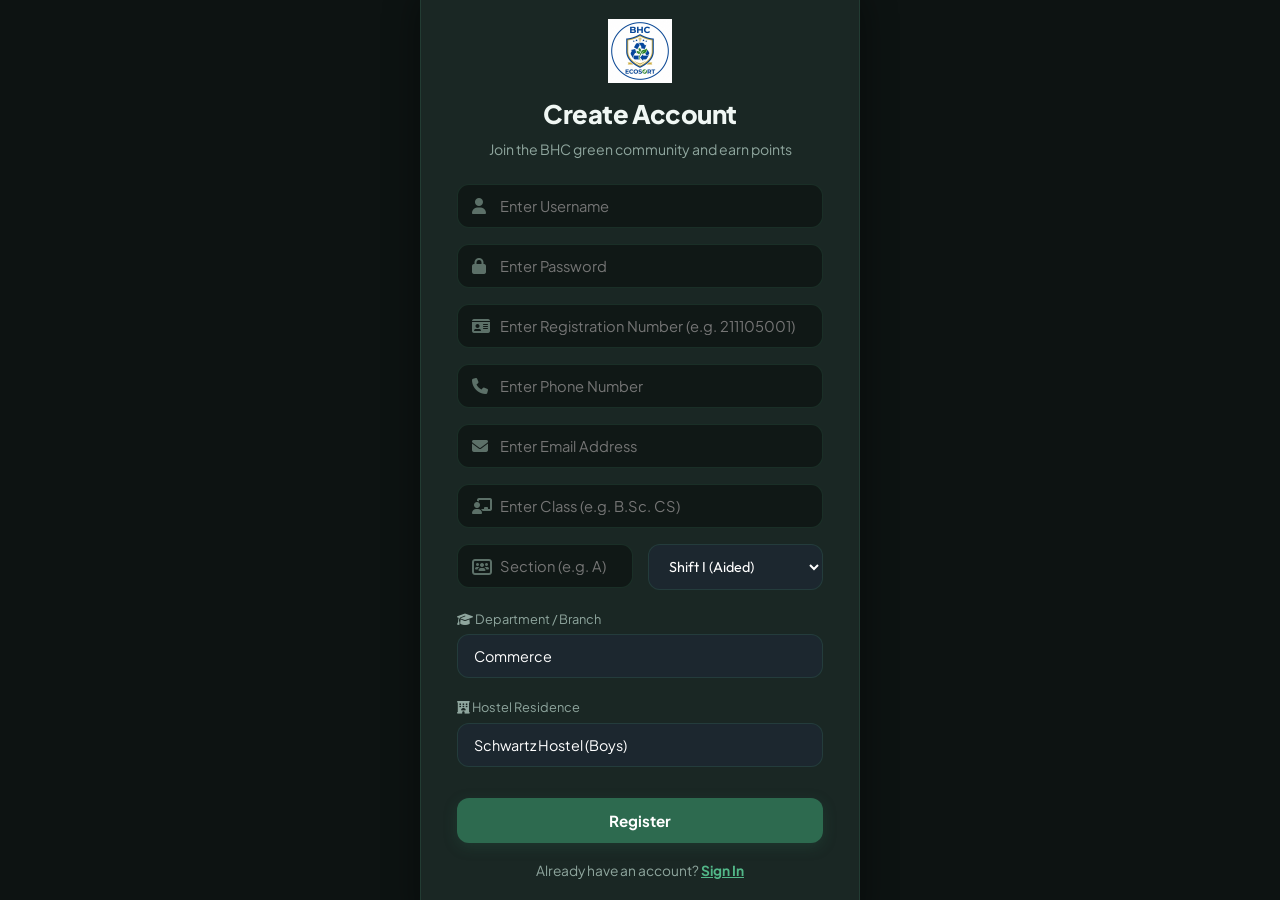
==== commit a6df93bf: "feat(ui): modernize KPI stats cards, fix Leaflet map blank containers, repair avatar Base64 persiste" ====
--- a/frontend/index.html
+++ b/frontend/index.html
@@ -253,31 +253,43 @@
 
                 <div class="stats-grid">
                     <div class="stat-card">
-                        <div class="stat-icon"><i class="fa-solid fa-coins"></i></div>
+                        <div class="stat-icon-wrapper stat-icon-amber">
+                            <i class="fa-solid fa-coins"></i>
+                        </div>
                         <div class="stat-details">
                             <h3>Eco Points</h3>
-                            <p id="statPoints">0</p>
+                            <div class="stat-value" id="statPoints">0</div>
+                            <div class="stat-sub"><i class="fa-solid fa-bolt" style="color:var(--amber);"></i> Live Balance</div>
                         </div>
                     </div>
                     <div class="stat-card" style="--stat-theme: #10b981;">
-                        <div class="stat-icon"><i class="fa-solid fa-leaf"></i></div>
+                        <div class="stat-icon-wrapper stat-icon-green">
+                            <i class="fa-solid fa-leaf"></i>
+                        </div>
                         <div class="stat-details">
                             <h3>CO2 Saved</h3>
-                            <p><span id="statCO2">0.0</span> kg</p>
+                            <div class="stat-value"><span id="statCO2">0.0</span> <span style="font-size:1rem;font-weight:600;color:var(--text-muted);">kg</span></div>
+                            <div class="stat-sub"><i class="fa-solid fa-seedling" style="color:var(--emerald);"></i> Carbon Offset</div>
                         </div>
                     </div>
                     <div class="stat-card" style="--stat-theme: #3b82f6;">
-                        <div class="stat-icon"><i class="fa-solid fa-box-archive"></i></div>
+                        <div class="stat-icon-wrapper stat-icon-blue">
+                            <i class="fa-solid fa-box-archive"></i>
+                        </div>
                         <div class="stat-details">
                             <h3>Items Scanned</h3>
-                            <p id="statSorted">0</p>
+                            <div class="stat-value" id="statSorted">0</div>
+                            <div class="stat-sub"><i class="fa-solid fa-camera" style="color:#60a5fa;"></i> Verified AI Scans</div>
                         </div>
                     </div>
                     <div class="stat-card" style="--stat-theme: #f59e0b;">
-                        <div class="stat-icon"><i class="fa-solid fa-medal"></i></div>
+                        <div class="stat-icon-wrapper stat-icon-purple">
+                            <i class="fa-solid fa-medal"></i>
+                        </div>
                         <div class="stat-details">
-                            <h3>Rank</h3>
-                            <p id="statRank">#--</p>
+                            <h3>Campus Rank</h3>
+                            <div class="stat-value" id="statRank">#--</div>
+                            <div class="stat-sub"><i class="fa-solid fa-trophy" style="color:#c084fc;"></i> Leaderboard</div>
                         </div>
                     </div>
                 </div>
@@ -462,15 +474,18 @@
                         </div>
 
                         <div class="result-details" id="resDetails">
-                            <div class="detected-item-header" id="resItemName">Water Bottle</div>
+                            <div style="display: flex; justify-content: space-between; align-items: flex-start; margin-bottom: 8px;">
+                                <div class="detected-item-header" id="resItemName" style="margin-bottom: 0;">Water Bottle</div>
+                                <span id="resModelVersion" style="font-size: 0.72rem; padding: 2px 8px; border-radius: var(--radius-full); background: var(--bg-hover); color: var(--text-muted); font-weight: 600; border: 1px solid var(--border-color);">v2.0.0</span>
+                            </div>
                             <span class="confidence-pill" id="resConfidence">Confidence: 94.5%</span>
 
                             <!-- Low-Confidence Uncertainty State Banner -->
                             <div class="uncertainty-box" id="resUncertaintyBox" style="display: none;">
                                 <i class="fa-solid fa-triangle-exclamation" style="font-size: 1.1rem; flex-shrink: 0;"></i>
                                 <div>
-                                    <strong>Low Confidence Prediction (&lt; 50%)</strong><br>
-                                    The AI model cannot classify this item with high certainty. Please review the recommended bin instructions below or rescan with clearer lighting.
+                                    <strong>Uncertain Prediction (< 65%)</strong><br>
+                                    <span id="resUncertaintyMsg">The AI model cannot classify this item with high certainty. Please review the recommended bin instructions below or rescan with clearer lighting.</span>
                                 </div>
                             </div>
 
@@ -488,11 +503,27 @@
                             </div>
 
                             <h4 style="font-size: 0.95rem; margin-bottom: 8px;">Disposal Advisory</h4>
-                            <p style="color: var(--text-muted); font-size: 0.85rem; line-height: 1.4; margin-bottom: 20px;"
+                            <p style="color: var(--text-muted); font-size: 0.85rem; line-height: 1.4; margin-bottom: 16px;"
                                 id="resAdvisory">
                                 Rinse thoroughly to remove residues. Empty caps and labels can remain attached. Crush to
                                 save bin space.
                             </p>
+
+                            <!-- Grad-CAM Visual Explainability Card -->
+                            <div id="resGradCamBox" style="display: none; margin-bottom: 18px; border: 1px solid var(--border-color); border-radius: var(--radius-md); padding: 12px; background: var(--bg-hover);">
+                                <div style="display: flex; justify-content: space-between; align-items: center; cursor: pointer;" onclick="toggleGradCam()">
+                                    <span style="font-size: 0.84rem; font-weight: 700; color: var(--color-primary-dark);">
+                                        <i class="fa-solid fa-wand-magic-sparkles" style="color: var(--color-primary); margin-right: 6px;"></i>Grad-CAM Visual Explanation
+                                    </span>
+                                    <i class="fa-solid fa-chevron-down" id="gradCamChevron" style="font-size: 0.8rem; color: var(--text-muted); transition: transform 0.2s;"></i>
+                                </div>
+                                <div id="gradCamContent" style="display: none; margin-top: 10px;">
+                                    <img id="resGradCamImg" src="" alt="Grad-CAM Saliency Map" style="width: 100%; border-radius: var(--radius-sm); border: 1px solid var(--border-color); margin-bottom: 8px;">
+                                    <p style="font-size: 0.76rem; color: var(--text-muted); line-height: 1.35; margin: 0;" id="resGradCamExpl">
+                                        Grad-CAM highlights the image regions that contributed most to the model's classification. This is an approximate saliency map to assist human inspection, not absolute proof.
+                                    </p>
+                                </div>
+                            </div>
 
                             <div class="reward-grid">
                                 <div class="reward-pill">
@@ -915,11 +946,6 @@
             </div>
         </div>
     </div>
-        <div
-            style="margin-top: 12px; font-size: 0.75rem; color: var(--text-muted); text-align: center; font-style: italic;">
-            (Copy-paste the OTP from above to verify)
-        </div>
-    </div>
 
     <!-- Script Logic -->
     <script>
@@ -1136,6 +1162,12 @@
                 loadLeaderboard();
             } else if (tabId === 'profile') {
                 updateProfileTabDetails();
+            } else if (tabId === 'pickups') {
+                initPickupMap();
+                setTimeout(() => { if (pickupMapObj) pickupMapObj.invalidateSize(); }, 250);
+            } else if (tabId === 'hubs') {
+                initHubsMap();
+                setTimeout(() => { if (hubsMapObj) hubsMapObj.invalidateSize(); }, 250);
             }
         }
 
@@ -1242,9 +1274,10 @@
 
                         let avatarHtml = `<div class="avatar" style="width:24px;height:24px;font-size:0.65rem;">${log.username.charAt(0).toUpperCase()}</div>`;
                         if (log.avatar_url) {
+                            const avatarSrc = (log.avatar_url.startsWith('data:') || log.avatar_url.startsWith('http')) ? log.avatar_url : `${API_URL}/${log.avatar_url}`;
                             avatarHtml = `
                                 <div style="width:24px;height:24px;border-radius:50%;overflow:hidden;flex-shrink:0;box-shadow:0 1px 4px rgba(229,193,88,0.15);display:flex;align-items:center;justify-content:center;background:var(--card-bg);">
-                                    <img src="${API_URL}/${log.avatar_url}" style="width:100%;height:100%;object-fit:cover;">
+                                    <img src="${avatarSrc}" style="width:100%;height:100%;object-fit:cover;">
                                 </div>
                             `;
                         }
@@ -1286,9 +1319,10 @@
 
                         let avatarHtml = `<div class="avatar" style="width:34px;height:34px;font-size:0.85rem;">${l.username.charAt(0).toUpperCase()}</div>`;
                         if (l.avatar_url) {
+                            const avatarSrc = (l.avatar_url.startsWith('data:') || l.avatar_url.startsWith('http')) ? l.avatar_url : `${API_URL}/${l.avatar_url}`;
                             avatarHtml = `
                                 <div style="width:34px;height:34px;border-radius:50%;overflow:hidden;flex-shrink:0;box-shadow:0 2px 6px rgba(229,193,88,0.15);display:flex;align-items:center;justify-content:center;background:var(--card-bg);">
-                                    <img src="${API_URL}/${l.avatar_url}" style="width:100%;height:100%;object-fit:cover;">
+                                    <img src="${avatarSrc}" style="width:100%;height:100%;object-fit:cover;">
                                 </div>
                             `;
                         }
@@ -1441,77 +1475,118 @@
             })
                 .then(res => res.json())
                 .then(result => {
-                    // Remove laser line
-                    laser.style.display = 'none';
-
-                    // Display Results Details
-                    document.getElementById('resPlaceholder').style.display = 'none';
-                    document.getElementById('resDetails').style.display = 'block';
-
-                    document.getElementById('resItemName').innerText = result.detected_item;
-                    const confEl = document.getElementById('resConfidence');
-                    confEl.innerText = `Confidence: ${result.confidence}%`;
-
-                    // Handle Low Confidence State (< 50%)
-                    const uncBox = document.getElementById('resUncertaintyBox');
-                    if (result.confidence < 50.0) {
-                        uncBox.style.display = 'flex';
-                        confEl.classList.add('low-confidence');
-                    } else {
-                        uncBox.style.display = 'none';
-                        confEl.classList.remove('low-confidence');
-                    }
-
-                    // Render Top-3 Predictions Distribution if available
-                    const topBox = document.getElementById('resTopPredictionsBox');
-                    const topList = document.getElementById('resTopPredictionsList');
-                    if (result.top_predictions && result.top_predictions.length > 0) {
-                        topBox.style.display = 'block';
-                        topList.innerHTML = '';
-                        result.top_predictions.forEach(p => {
-                            const item = document.createElement('div');
-                            item.innerHTML = `
-                                <div class="top-pred-item">
-                                    <span class="pred-name">${p.category}</span>
-                                    <span>${p.confidence}%</span>
-                                </div>
-                                <div class="top-pred-bar">
-                                    <div class="top-pred-fill" style="width: ${Math.min(p.confidence, 100)}%;"></div>
-                                </div>
-                            `;
-                            topList.appendChild(item);
-                        });
-                    } else {
-                        topBox.style.display = 'none';
-                    }
-
-                    showToast(`Scanned: ${result.detected_item} (+${result.points} pts)`, 'success');
-
-                    const binBox = document.getElementById('resBinBox');
-                    binBox.className = `bin-alert-box ${result.bin_color}`;
-                    document.getElementById('resBinText').innerText = result.bin;
-
-                    // Set custom advisory tips based on category
-                    let advisory = "Dispose responsibly.";
-                    if (result.bin_color === 'blue') advisory = "Rinse containers to remove food residues. Empty plastic caps can remain attached. Flatten boxes to save space.";
-                    else if (result.bin_color === 'green') advisory = "Ideal for organic waste. Keep plastic packaging out. Can be composted directly to nourish soil.";
-                    else if (result.bin_color === 'red') advisory = "Wash tin and metal cans. Aluminum foils and beverage cans are fully recyclable.";
-                    else if (result.bin_color === 'orange') advisory = "Warning: Electronic components require professional disposal. Schedule a bulk pickup above to hand it to specialists.";
-
-                    document.getElementById('resAdvisory').innerText = advisory;
-                    document.getElementById('resPoints').innerText = `+${result.points}`;
-                    document.getElementById('resCO2').innerText = `${result.co2_offset} kg`;
-
-                    // Update current user cached metrics
-                    currentUser.points = result.user_points;
-                    currentUser.co2_saved = result.user_co2_saved;
-                    localStorage.setItem('eco_user', JSON.stringify(currentUser));
+                    renderScanResult(result);
                 })
                 .catch(err => {
                     laser.style.display = 'none';
                     alert("Upload failed. Verify python Flask server is running on localhost:5000");
                     console.error(err);
                 });
+        }
+
+        function toggleGradCam() {
+            const content = document.getElementById('gradCamContent');
+            const chevron = document.getElementById('gradCamChevron');
+            if (!content) return;
+            if (content.style.display === 'none' || content.style.display === '') {
+                content.style.display = 'block';
+                if (chevron) chevron.style.transform = 'rotate(180deg)';
+            } else {
+                content.style.display = 'none';
+                if (chevron) chevron.style.transform = 'rotate(0deg)';
+            }
+        }
+
+        function renderScanResult(result) {
+            const laser = document.getElementById('laserLine');
+            if (laser) laser.style.display = 'none';
+
+            // Display Results Details
+            document.getElementById('resPlaceholder').style.display = 'none';
+            document.getElementById('resDetails').style.display = 'block';
+
+            document.getElementById('resItemName').innerText = result.detected_item || result.raw_label || "Waste Item";
+            
+            // Model version indicator
+            const versionEl = document.getElementById('resModelVersion');
+            if (versionEl && result.model_version) {
+                versionEl.innerText = result.model_version;
+            }
+
+            const confEl = document.getElementById('resConfidence');
+            confEl.innerText = `Confidence: ${result.confidence}%`;
+
+            // Validation-Calibrated Uncertainty Handling (< 65% or is_uncertain)
+            const uncBox = document.getElementById('resUncertaintyBox');
+            const uncMsg = document.getElementById('resUncertaintyMsg');
+            if (result.is_uncertain || result.status === 'uncertain' || result.confidence < 65.0) {
+                uncBox.style.display = 'flex';
+                confEl.classList.add('low-confidence');
+                if (uncMsg && result.uncertainty_message) {
+                    uncMsg.innerText = result.uncertainty_message;
+                }
+            } else {
+                uncBox.style.display = 'none';
+                confEl.classList.remove('low-confidence');
+            }
+
+            // Render Top-3 Predictions Distribution
+            const topBox = document.getElementById('resTopPredictionsBox');
+            const topList = document.getElementById('resTopPredictionsList');
+            if (result.top_predictions && result.top_predictions.length > 0) {
+                topBox.style.display = 'block';
+                topList.innerHTML = '';
+                result.top_predictions.forEach(p => {
+                    const item = document.createElement('div');
+                    item.innerHTML = `
+                        <div class="top-pred-item">
+                            <span class="pred-name">${p.category}</span>
+                            <span>${p.confidence}%</span>
+                        </div>
+                        <div class="top-pred-bar">
+                            <div class="top-pred-fill" style="width: ${Math.min(p.confidence, 100)}%;"></div>
+                        </div>
+                    `;
+                    topList.appendChild(item);
+                });
+            } else {
+                topBox.style.display = 'none';
+            }
+
+            showToast(`Scanned: ${result.detected_item} (+${result.points} pts)`, 'success');
+
+            const binBox = document.getElementById('resBinBox');
+            binBox.className = `bin-alert-box ${result.bin_color || 'blue'}`;
+            document.getElementById('resBinText').innerText = result.bin;
+
+            // Use backend specific disposal guidance if available
+            document.getElementById('resAdvisory').innerText = result.disposal_guidance || "Rinse containers to remove food residues. Flatten boxes to save space.";
+            document.getElementById('resPoints').innerText = `+${result.points}`;
+            document.getElementById('resCO2').innerText = `${result.co2_offset} kg`;
+
+            // Grad-CAM Visual Heatmap
+            const gradCamBox = document.getElementById('resGradCamBox');
+            const gradCamImg = document.getElementById('resGradCamImg');
+            const gradCamExpl = document.getElementById('resGradCamExpl');
+            if (gradCamBox && gradCamImg) {
+                if (result.gradcam_image) {
+                    gradCamBox.style.display = 'block';
+                    gradCamImg.src = result.gradcam_image;
+                    if (gradCamExpl && result.gradcam_explanation) {
+                        gradCamExpl.innerText = result.gradcam_explanation;
+                    }
+                } else {
+                    gradCamBox.style.display = 'none';
+                }
+            }
+
+            // Update cached user metrics
+            if (result.user_points !== undefined && typeof currentUser !== 'undefined' && currentUser) {
+                currentUser.points = result.user_points;
+                currentUser.co2_saved = result.user_co2_saved;
+                localStorage.setItem('eco_user', JSON.stringify(currentUser));
+                if (typeof updateUserUI === 'function') updateUserUI();
+            }
         }
 
         function captureAndScan() {
@@ -1560,31 +1635,7 @@
                 })
                     .then(res => res.json())
                     .then(result => {
-                        laser.style.display = 'none';
-
-                        document.getElementById('resPlaceholder').style.display = 'none';
-                        document.getElementById('resDetails').style.display = 'block';
-
-                        document.getElementById('resItemName').innerText = result.detected_item;
-                        document.getElementById('resConfidence').innerText = `Confidence: ${result.confidence}%`;
-
-                        const binBox = document.getElementById('resBinBox');
-                        binBox.className = `bin-alert-box ${result.bin_color}`;
-                        document.getElementById('resBinText').innerText = result.bin;
-
-                        let advisory = "Dispose responsibly.";
-                        if (result.bin_color === 'blue') advisory = "Rinse containers to remove food residues. Empty plastic caps can remain attached. Flatten boxes to save space.";
-                        else if (result.bin_color === 'green') advisory = "Ideal for organic waste. Keep plastic packaging out. Can be composted directly to nourish soil.";
-                        else if (result.bin_color === 'red') advisory = "Wash tin and metal cans. Aluminum foils and beverage cans are fully recyclable.";
-                        else if (result.bin_color === 'orange') advisory = "Warning: Electronic components require professional disposal. Schedule a bulk pickup above to hand it to specialists.";
-
-                        document.getElementById('resAdvisory').innerText = advisory;
-                        document.getElementById('resPoints').innerText = `+${result.points}`;
-                        document.getElementById('resCO2').innerText = `${result.co2_offset} kg`;
-
-                        currentUser.points = result.user_points;
-                        currentUser.co2_saved = result.user_co2_saved;
-                        localStorage.setItem('eco_user', JSON.stringify(currentUser));
+                        renderScanResult(result);
                     })
                     .catch(err => {
                         laser.style.display = 'none';
@@ -1598,7 +1649,10 @@
         let isDriverMode = false;
 
         function initPickupMap() {
-            if (pickupMapObj) return; // already initialized
+            if (pickupMapObj) {
+                setTimeout(() => { pickupMapObj.invalidateSize(); }, 150);
+                return;
+            }
 
             // Center map around Bishop Heber College campus (10.8156, 78.67336)
             const mapCenter = [10.8156, 78.67336];
@@ -1610,7 +1664,8 @@
             }).addTo(pickupMapObj);
 
             // Wait a tick to trigger resize for Leaflet bounds
-            setTimeout(() => { pickupMapObj.invalidateSize() }, 100);
+            setTimeout(() => { pickupMapObj.invalidateSize(); }, 200);
+            setTimeout(() => { pickupMapObj.invalidateSize(); }, 600);
 
             loadPickups();
         }
@@ -1781,7 +1836,10 @@
         ];
 
         function initHubsMap() {
-            if (hubsMapObj) return;
+            if (hubsMapObj) {
+                setTimeout(() => { hubsMapObj.invalidateSize(); }, 150);
+                return;
+            }
 
             const mapCenter = [10.8156, 78.67336];
             hubsMapObj = L.map('hubsMap').setView(mapCenter, 17);
@@ -1791,7 +1849,8 @@
                 attribution: '© OpenStreetMap contributors'
             }).addTo(hubsMapObj);
 
-            setTimeout(() => { hubsMapObj.invalidateSize() }, 100);
+            setTimeout(() => { hubsMapObj.invalidateSize(); }, 200);
+            setTimeout(() => { hubsMapObj.invalidateSize(); }, 600);
 
             // Populate static hubs list on sidebar
             const list = document.getElementById('hubsList');
@@ -1863,43 +1922,51 @@
 
             items.forEach(item => {
                 const card = document.createElement('div');
-                card.className = 'widget';
-                card.style.display = 'flex';
-                card.style.flexDirection = 'column';
-                card.style.gap = '12px';
+                card.className = 'guide-card';
 
                 let textCol = 'var(--general-color)';
-                if (item.category === 'plastic') textCol = 'var(--plastic-color)';
-                else if (item.category === 'paper') textCol = 'var(--paper-color)';
-                else if (item.category === 'organic') textCol = 'var(--organic-color)';
-                else if (item.category === 'metal') textCol = 'var(--metal-color)';
-                else if (item.category === 'ewaste') textCol = 'var(--ewaste-color)';
+                let bgBadge = 'rgba(107, 114, 128, 0.15)';
+                let binDot = '#9ca3af';
+
+                if (item.category === 'plastic') { textCol = 'var(--plastic-color)'; bgBadge = 'rgba(59, 130, 246, 0.15)'; binDot = '#3b82f6'; }
+                else if (item.category === 'paper') { textCol = 'var(--paper-color)'; bgBadge = 'rgba(14, 165, 233, 0.15)'; binDot = '#0ea5e9'; }
+                else if (item.category === 'organic') { textCol = 'var(--organic-color)'; bgBadge = 'rgba(16, 185, 129, 0.15)'; binDot = '#10b981'; }
+                else if (item.category === 'metal') { textCol = 'var(--metal-color)'; bgBadge = 'rgba(239, 68, 68, 0.15)'; binDot = '#ef4444'; }
+                else if (item.category === 'ewaste') { textCol = 'var(--ewaste-color)'; bgBadge = 'rgba(249, 115, 22, 0.15)'; binDot = '#f97316'; }
 
                 card.innerHTML = `
                     <div style="display:flex; justify-content:space-between; align-items:center;">
-                        <span class="status-badge ${item.category === 'ewaste' ? 'pending' : item.category === 'plastic' ? 'claimed' : item.category === 'organic' ? 'completed' : item.category === 'paper' ? 'claimed' : 'completed'}" style="text-transform: capitalize; background: rgba(255,255,255,0.03); color: ${textCol};">
-                            ${item.categoryLabel}
+                        <span class="guide-badge" style="background:${bgBadge}; color:${textCol}; border:1px solid ${textCol}40;">
+                            <i class="fa-solid ${item.icon}"></i> ${item.categoryLabel}
                         </span>
-                        <div style="font-size:1.3rem; color:${textCol};"><i class="fa-solid ${item.icon}"></i></div>
-                    </div>
-                    <h3 style="font-size:1.1rem; font-weight:700; color: #fff;">${item.name}</h3>
-                    <p style="font-size:0.8rem; color:var(--text-muted); line-height:1.4; flex-grow:1;">${item.desc}</p>
-                    <div style="border-top: 1px solid var(--border-color); padding-top:10px; display:flex; flex-direction:column; gap:6px; font-size:0.75rem;">
-                        <div style="display:flex; justify-content:space-between;">
-                            <span style="color:var(--text-muted);">Dispose in:</span>
-                            <span style="font-weight:600; color:var(--text-main);">${item.bin}</span>
-                        </div>
-                        <div style="display:flex; justify-content:space-between;">
-                            <span style="color:var(--text-muted);">Points Awarded:</span>
-                            <span style="font-weight:700; color:var(--primary);">+${item.points} pts</span>
-                        </div>
-                        <div style="display:flex; justify-content:space-between;">
-                            <span style="color:var(--text-muted);">Carbon Offset:</span>
-                            <span style="font-weight:700; color:#10b981;">${item.co2}</span>
-                        </div>
-                        <div style="display:flex; justify-content:space-between;">
-                            <span style="color:var(--text-muted);">Nearest Hub:</span>
-                            <span style="font-weight:600; color:var(--text-muted);">${item.hub}</span>
+                        <div style="width:34px; height:34px; border-radius:50%; background:${bgBadge}; display:flex; align-items:center; justify-content:center; color:${textCol}; font-size:1.05rem;">
+                            <i class="fa-solid ${item.icon}"></i>
+                        </div>
+                    </div>
+                    <div>
+                        <h3 style="font-size:1.08rem; font-weight:700; color:var(--text-main); margin-bottom:4px;">${item.name}</h3>
+                        <p style="font-size:0.82rem; color:var(--text-muted); line-height:1.45;">${item.desc}</p>
+                    </div>
+                    <div style="display:flex; flex-direction:column; gap:8px; margin-top:auto; padding-top:8px;">
+                        <div class="guide-pill">
+                            <span style="color:var(--text-muted); display:inline-flex; align-items:center; gap:6px;">
+                                <span style="display:inline-block; width:8px; height:8px; border-radius:50%; background:${binDot};"></span> Recommended Bin
+                            </span>
+                            <span style="font-weight:700; color:var(--text-main); font-size:0.78rem;">${item.bin}</span>
+                        </div>
+                        <div style="display:grid; grid-template-columns:1fr 1fr; gap:8px;">
+                            <div class="guide-pill" style="justify-content:center; gap:6px;">
+                                <i class="fa-solid fa-coins" style="color:var(--amber);"></i>
+                                <span style="font-weight:700; color:var(--amber);">+${item.points} pts</span>
+                            </div>
+                            <div class="guide-pill" style="justify-content:center; gap:6px;">
+                                <i class="fa-solid fa-leaf" style="color:var(--emerald);"></i>
+                                <span style="font-weight:700; color:var(--emerald);">${item.co2} CO₂</span>
+                            </div>
+                        </div>
+                        <div style="font-size:0.75rem; color:var(--text-dim); display:flex; align-items:center; gap:5px; margin-top:2px;">
+                            <i class="fa-solid fa-location-dot" style="color:var(--primary);"></i>
+                            <span>${item.hub}</span>
                         </div>
                     </div>
                 `;
@@ -1951,13 +2018,19 @@
         function updateAvatarUI() {
             if (!currentUser) return;
 
-            // Append cache busting parameter to prevent image load issues on same URL
-            const avatarUrl = currentUser.avatar_url ? `${API_URL}/${currentUser.avatar_url}?v=${new Date().getTime()}` : '';
+            let avatarUrl = '';
+            if (currentUser.avatar_url) {
+                if (currentUser.avatar_url.startsWith('data:') || currentUser.avatar_url.startsWith('http://') || currentUser.avatar_url.startsWith('https://')) {
+                    avatarUrl = currentUser.avatar_url;
+                } else {
+                    avatarUrl = `${API_URL}/${currentUser.avatar_url}?v=${new Date().getTime()}`;
+                }
+            }
 
             // Sidebar Bottom Avatar
             const avatarImg = document.getElementById('avatarImage');
             const avatarLet = document.getElementById('avatarLetter');
-            if (currentUser.avatar_url) {
+            if (avatarUrl) {
                 if (avatarImg) {
                     avatarImg.src = avatarUrl;
                     avatarImg.style.display = 'block';
@@ -1977,7 +2050,7 @@
             const tabAvatarImg = document.getElementById('profileTabAvatarImage');
             const tabAvatarLet = document.getElementById('profileTabAvatarLetter');
             if (tabAvatarImg && tabAvatarLet) {
-                if (currentUser.avatar_url) {
+                if (avatarUrl) {
                     tabAvatarImg.src = avatarUrl;
                     tabAvatarImg.style.display = 'block';
                     tabAvatarLet.style.display = 'none';
@@ -2034,12 +2107,30 @@
             const file = event.target.files[0];
             if (!file) return;
 
+            // Instant client-side preview via FileReader
+            const reader = new FileReader();
+            reader.onload = function (e) {
+                const previewUrl = e.target.result;
+                const avatarImg = document.getElementById('avatarImage');
+                const avatarLet = document.getElementById('avatarLetter');
+                const tabAvatarImg = document.getElementById('profileTabAvatarImage');
+                const tabAvatarLet = document.getElementById('profileTabAvatarLetter');
+                if (avatarImg) { avatarImg.src = previewUrl; avatarImg.style.display = 'block'; }
+                if (avatarLet) avatarLet.style.display = 'none';
+                if (tabAvatarImg) { tabAvatarImg.src = previewUrl; tabAvatarImg.style.display = 'block'; }
+                if (tabAvatarLet) tabAvatarLet.style.display = 'none';
+            };
+            reader.readAsDataURL(file);
+
             const formData = new FormData();
             formData.append("avatar", file);
-            formData.append("user_id", currentUser.id);
+            if (currentUser && currentUser.id) formData.append("user_id", currentUser.id);
+
+            const authHeaders = typeof getAuthHeaders === 'function' ? getAuthHeaders(false) : {};
 
             fetch(API_URL + "/api/profile/avatar", {
                 method: "POST",
+                headers: authHeaders,
                 body: formData
             })
                 .then(res => {
@@ -2053,10 +2144,18 @@
                     localStorage.setItem('eco_user', JSON.stringify(currentUser));
                     updateAvatarUI();
                     updateProfileTabDetails();
-                    alert("Profile picture updated successfully!");
+                    if (typeof showToast === 'function') {
+                        showToast("Profile picture updated successfully!", "success");
+                    } else {
+                        alert("Profile picture updated successfully!");
+                    }
                 })
                 .catch(err => {
-                    alert(err.message);
+                    if (typeof showToast === 'function') {
+                        showToast(err.message || "Failed to update profile picture", "error");
+                    } else {
+                        alert(err.message);
+                    }
                     console.error(err);
                 });
         }
@@ -2131,10 +2230,18 @@
                     if (locEl) locEl.innerText = loc;
 
                     updateProfileTabDetails();
-                    alert("Profile details updated successfully!");
+                    if (typeof showToast === 'function') {
+                        showToast("Profile details updated successfully!", "success");
+                    } else {
+                        alert("Profile details updated successfully!");
+                    }
                 })
                 .catch(err => {
-                    alert(err.message);
+                    if (typeof showToast === 'function') {
+                        showToast(err.message || "Failed to update profile", "error");
+                    } else {
+                        alert(err.message);
+                    }
                 });
         }
 
@@ -2221,7 +2328,6 @@
                 .then(data => {
                     alert(data.message);
                     closeForgotPasswordModal();
-                    closeCommunicationPopup();
                     if (!isLoginMode) {
                         toggleAuthMode();
                     }
@@ -2231,12 +2337,6 @@
                 });
         }
 
-        function closeCommunicationPopup() {
-            document.getElementById('communicationSimulation').style.display = 'none';
-        }
-
-
-    
         function resetScanner() {
             document.getElementById('resPlaceholder').style.display = 'block';
             document.getElementById('resDetails').style.display = 'none';
@@ -2247,6 +2347,12 @@
             const dropzone = document.getElementById('dropzone');
             dropzone.style.cursor = 'pointer';
             dropzone.setAttribute('onclick', 'triggerFileSelect()');
+            const gradCamBox = document.getElementById('resGradCamBox');
+            if (gradCamBox) gradCamBox.style.display = 'none';
+            const gradCamContent = document.getElementById('gradCamContent');
+            if (gradCamContent) gradCamContent.style.display = 'none';
+            const gradCamChevron = document.getElementById('gradCamChevron');
+            if (gradCamChevron) gradCamChevron.style.transform = 'rotate(0deg)';
         }
 
 </script>
--- a/frontend/css/ecosort.css
+++ b/frontend/css/ecosort.css
@@ -384,6 +384,23 @@
 .stat-icon-amber { background: rgba(217, 119, 6, 0.15); color: #fbbf24; }
 .stat-icon-purple { background: rgba(147, 51, 234, 0.15); color: #c084fc; }
 
+.stat-icon {
+    width: 50px;
+    height: 50px;
+    border-radius: var(--radius-md);
+    display: flex;
+    align-items: center;
+    justify-content: center;
+    font-size: 1.35rem;
+    flex-shrink: 0;
+    background: rgba(82, 183, 136, 0.15);
+    color: var(--emerald);
+}
+
+.stat-card[style*="--stat-theme: #10b981"] .stat-icon { background: rgba(16, 185, 129, 0.15); color: #34d399; }
+.stat-card[style*="--stat-theme: #3b82f6"] .stat-icon { background: rgba(59, 130, 246, 0.15); color: #60a5fa; }
+.stat-card[style*="--stat-theme: #f59e0b"] .stat-icon { background: rgba(245, 158, 11, 0.15); color: #fbbf24; }
+
 .stat-details h3 {
     font-size: 0.8rem;
     font-weight: 700;
@@ -393,11 +410,12 @@
     margin-bottom: 4px;
 }
 
-.stat-value {
+.stat-value, .stat-details p {
     font-size: 1.8rem;
     font-weight: 800;
     color: var(--text-main);
     line-height: 1.1;
+    margin: 0;
 }
 
 .stat-sub {
@@ -518,7 +536,11 @@
     color: var(--text-main);
 }
 
-.form-input, .form-select, .form-textarea {
+.form-input, .form-select, .form-textarea,
+.form-group input:not([type="checkbox"]):not([type="radio"]),
+.form-group select,
+.pickup-scheduler select,
+.pickup-scheduler input:not([type="checkbox"]):not([type="radio"]) {
     width: 100%;
     padding: 11px 14px;
     border-radius: var(--radius-md);
@@ -526,13 +548,27 @@
     border: 1px solid var(--border-color);
     color: var(--text-main);
     font-size: 0.9rem;
+    font-family: inherit;
     transition: var(--transition);
     outline: none;
-}
-
-.form-input:focus, .form-select:focus, .form-textarea:focus {
+    box-sizing: border-box;
+}
+
+.form-input:focus, .form-select:focus, .form-textarea:focus,
+.form-group input:focus, .form-group select:focus,
+.pickup-scheduler select:focus, .pickup-scheduler input:focus {
     border-color: var(--emerald);
     box-shadow: 0 0 0 3px var(--primary-glow);
+}
+
+.form-group select, .pickup-scheduler select {
+    cursor: pointer;
+    background-image: url("data:image/svg+xml,%3Csvg xmlns='http://www.w3.org/2000/svg' width='12' height='12' viewBox='0 0 24 24' fill='none' stroke='%2352b788' stroke-width='2' stroke-linecap='round' stroke-linejoin='round'%3E%3Cpolyline points='6 9 12 15 18 9'%3E%3C/polyline%3E%3C/svg%3E");
+    background-repeat: no-repeat;
+    background-position: right 14px center;
+    padding-right: 36px;
+    appearance: none;
+    -webkit-appearance: none;
 }
 
 /* Data Tables */
@@ -1290,7 +1326,115 @@
     flex-direction: column;
     position: relative;
     box-shadow: var(--shadow-sm);
-    min-height: 400px;
+    min-height: 480px;
+    height: 100%;
+}
+
+#map, #pickupMap, #hubsMap {
+    width: 100%;
+    height: 100%;
+    min-height: 480px;
+    flex: 1;
+    position: relative;
+    z-index: 1;
+    background: #0f172a;
+    border-radius: var(--radius-md);
+}
+
+.collector-toggle-bar {
+    display: flex;
+    align-items: center;
+    justify-content: space-between;
+    padding: 12px 18px;
+    background: rgba(17, 24, 39, 0.75);
+    backdrop-filter: blur(8px);
+    border-bottom: 1px solid var(--border-color);
+    font-size: 0.88rem;
+    font-weight: 600;
+    color: var(--text-main);
+    z-index: 10;
+    position: relative;
+}
+
+.switch {
+    position: relative;
+    display: inline-block;
+    width: 44px;
+    height: 24px;
+    flex-shrink: 0;
+}
+
+.switch input {
+    opacity: 0;
+    width: 0;
+    height: 0;
+}
+
+.slider {
+    position: absolute;
+    cursor: pointer;
+    top: 0;
+    left: 0;
+    right: 0;
+    bottom: 0;
+    background-color: rgba(255, 255, 255, 0.15);
+    transition: .3s cubic-bezier(0.4, 0, 0.2, 1);
+    border-radius: 24px;
+    border: 1px solid var(--border-color);
+}
+
+.slider:before {
+    position: absolute;
+    content: "";
+    height: 18px;
+    width: 18px;
+    left: 2px;
+    bottom: 2px;
+    background-color: white;
+    transition: .3s cubic-bezier(0.4, 0, 0.2, 1);
+    border-radius: 50%;
+    box-shadow: 0 1px 3px rgba(0,0,0,0.3);
+}
+
+.switch input:checked + .slider {
+    background-color: var(--emerald);
+    border-color: var(--emerald);
+}
+
+.switch input:checked + .slider:before {
+    transform: translateX(20px);
+}
+
+/* Modern Recycling Guide Card System */
+.guide-card {
+    background: var(--bg-card);
+    border: 1px solid var(--border-color);
+    border-radius: var(--radius-lg);
+    padding: 20px;
+    display: flex;
+    flex-direction: column;
+    gap: 12px;
+    box-shadow: var(--shadow-sm);
+    transition: var(--transition);
+    position: relative;
+    overflow: hidden;
+}
+
+.guide-card:hover {
+    transform: translateY(-3px);
+    box-shadow: var(--shadow-md);
+    border-color: var(--border-hover);
+}
+
+.guide-pill {
+    background: var(--bg-surface);
+    border: 1px solid var(--border-color);
+    border-radius: var(--radius-sm);
+    padding: 6px 10px;
+    font-size: 0.78rem;
+    display: flex;
+    justify-content: space-between;
+    align-items: center;
 }
 
 .scheduler-btn {
